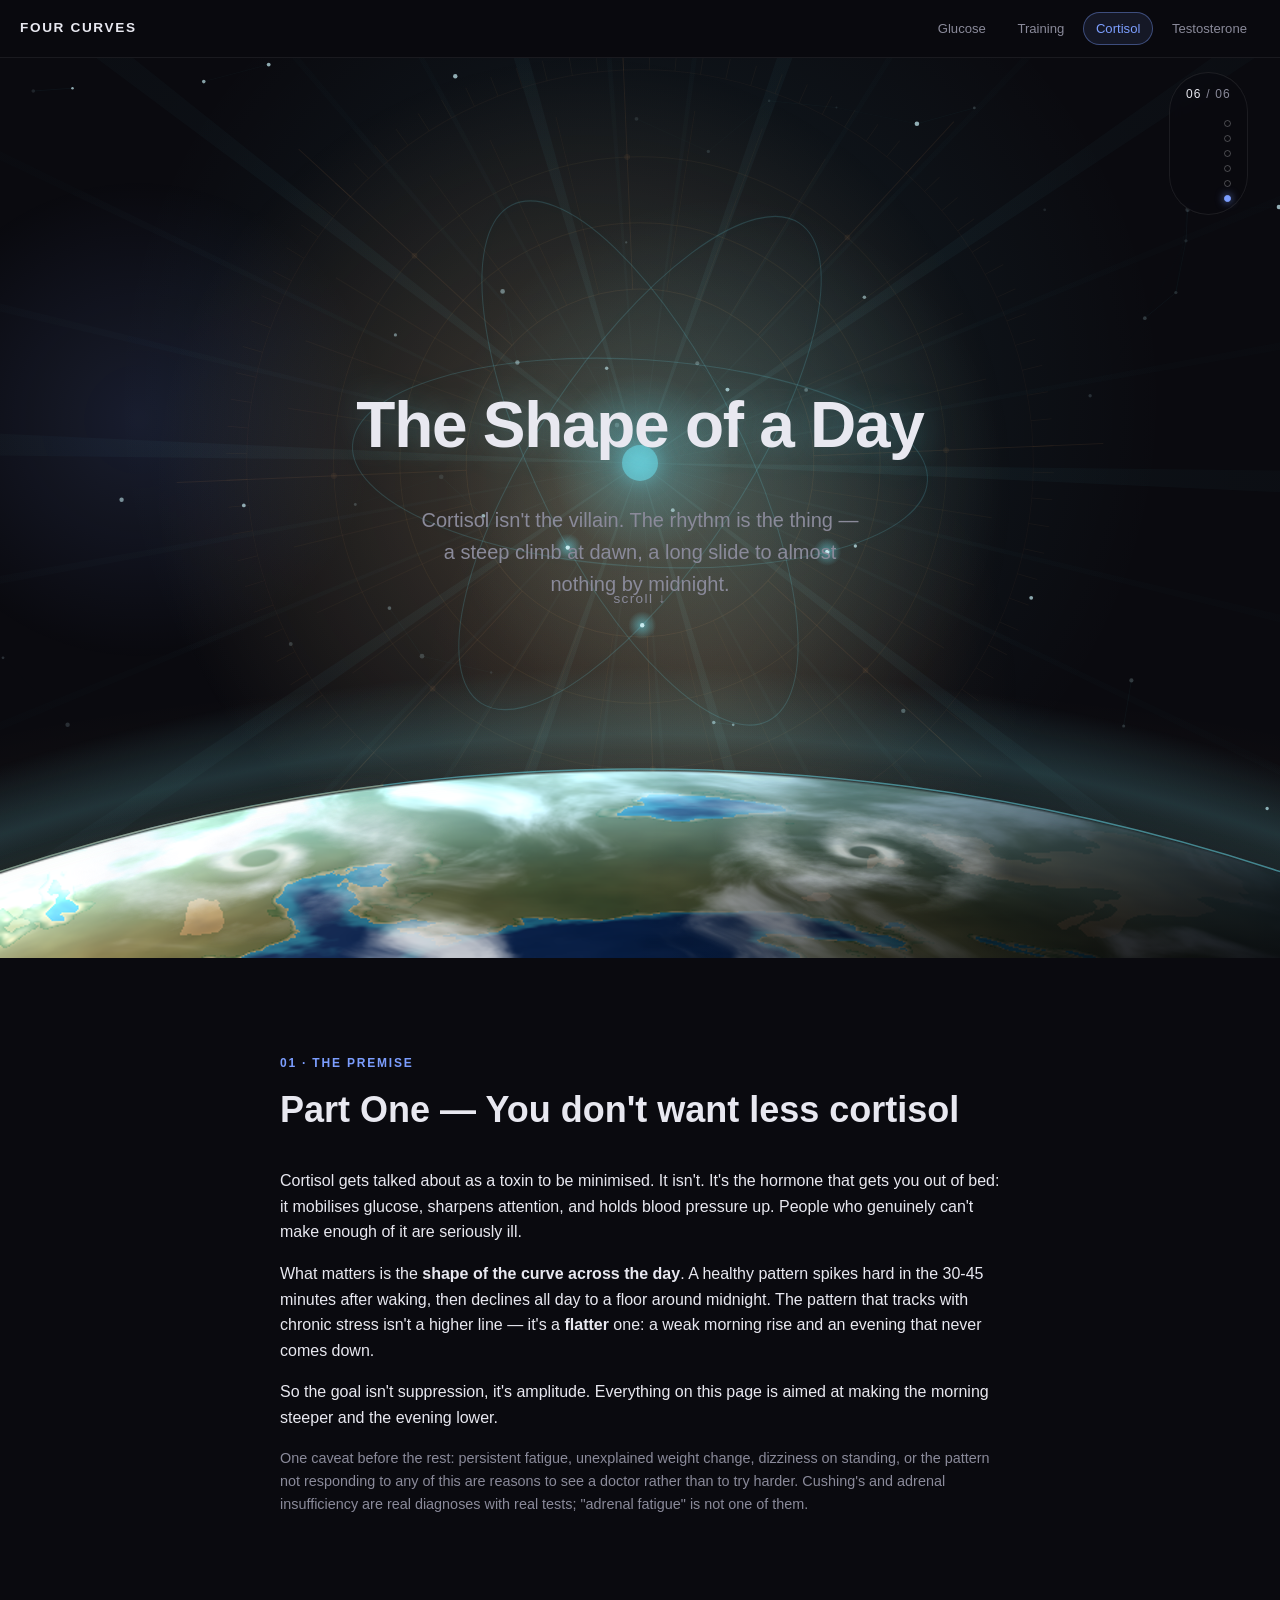
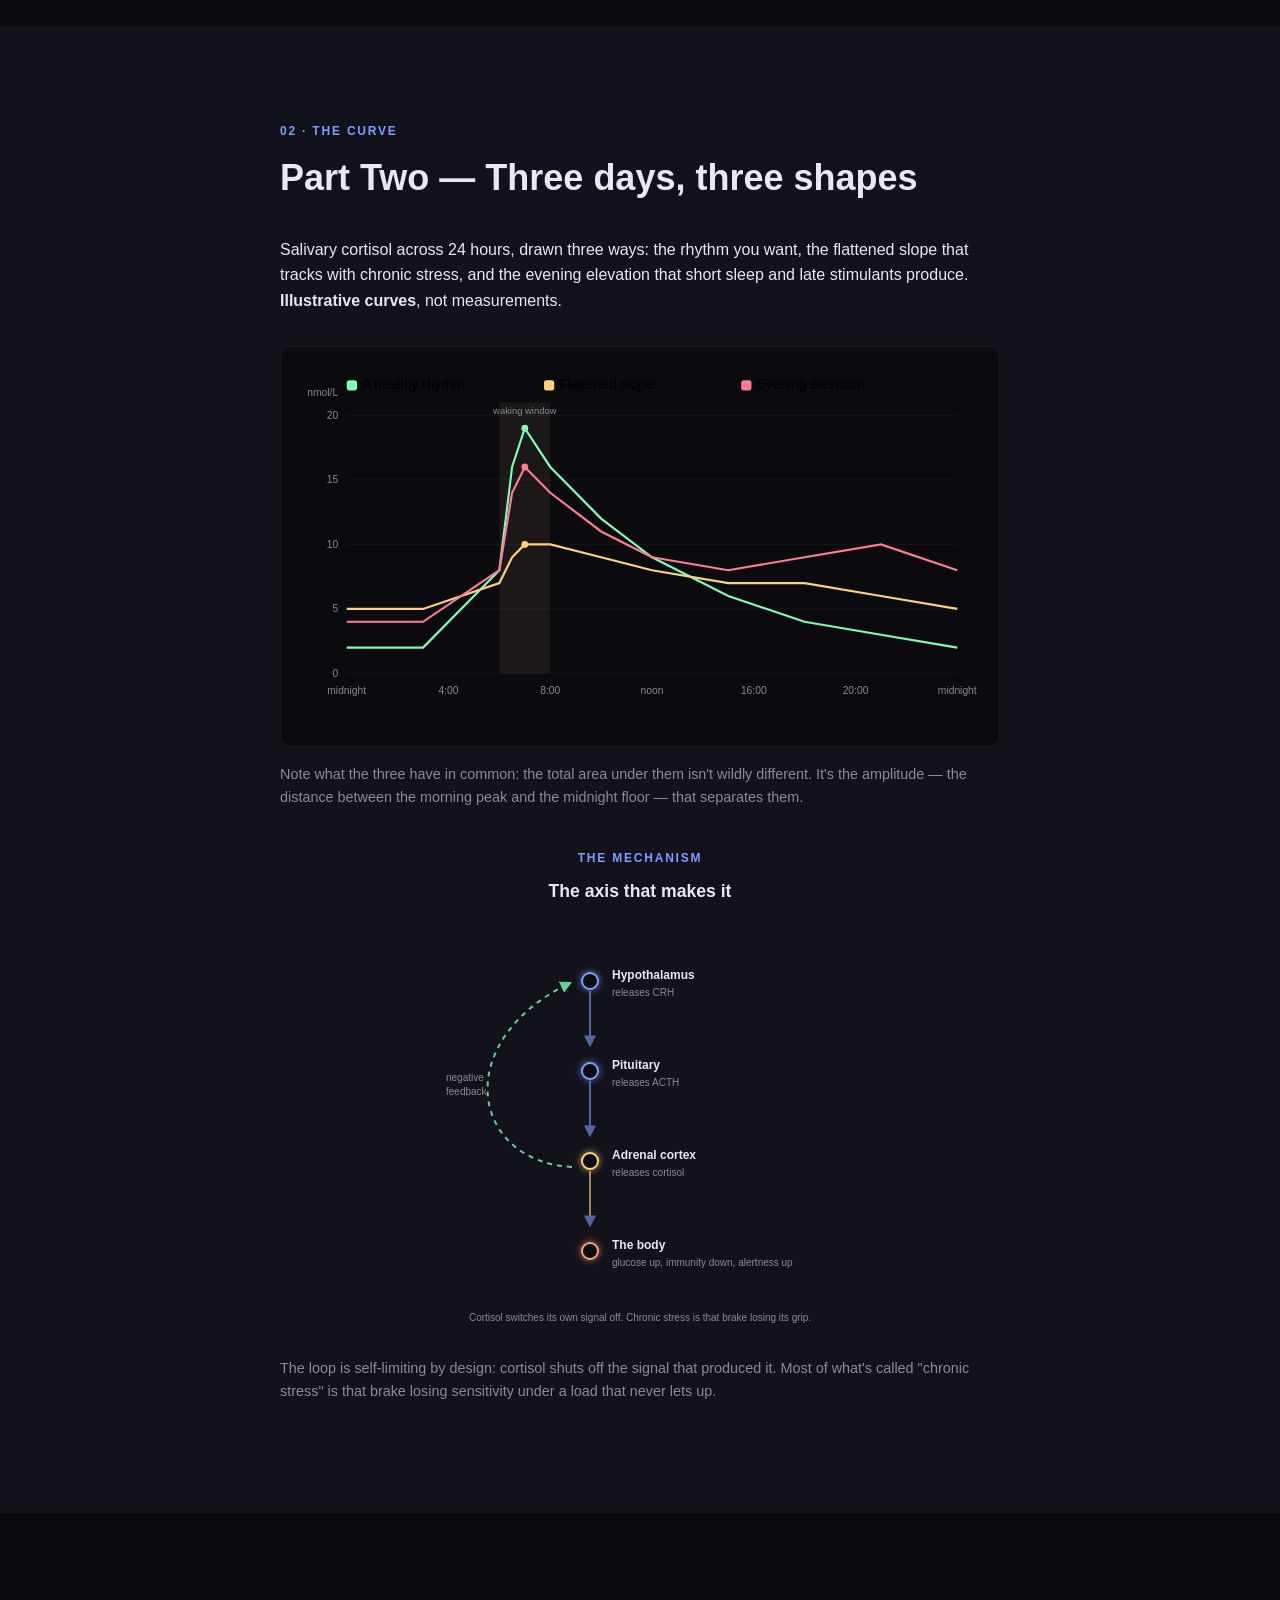
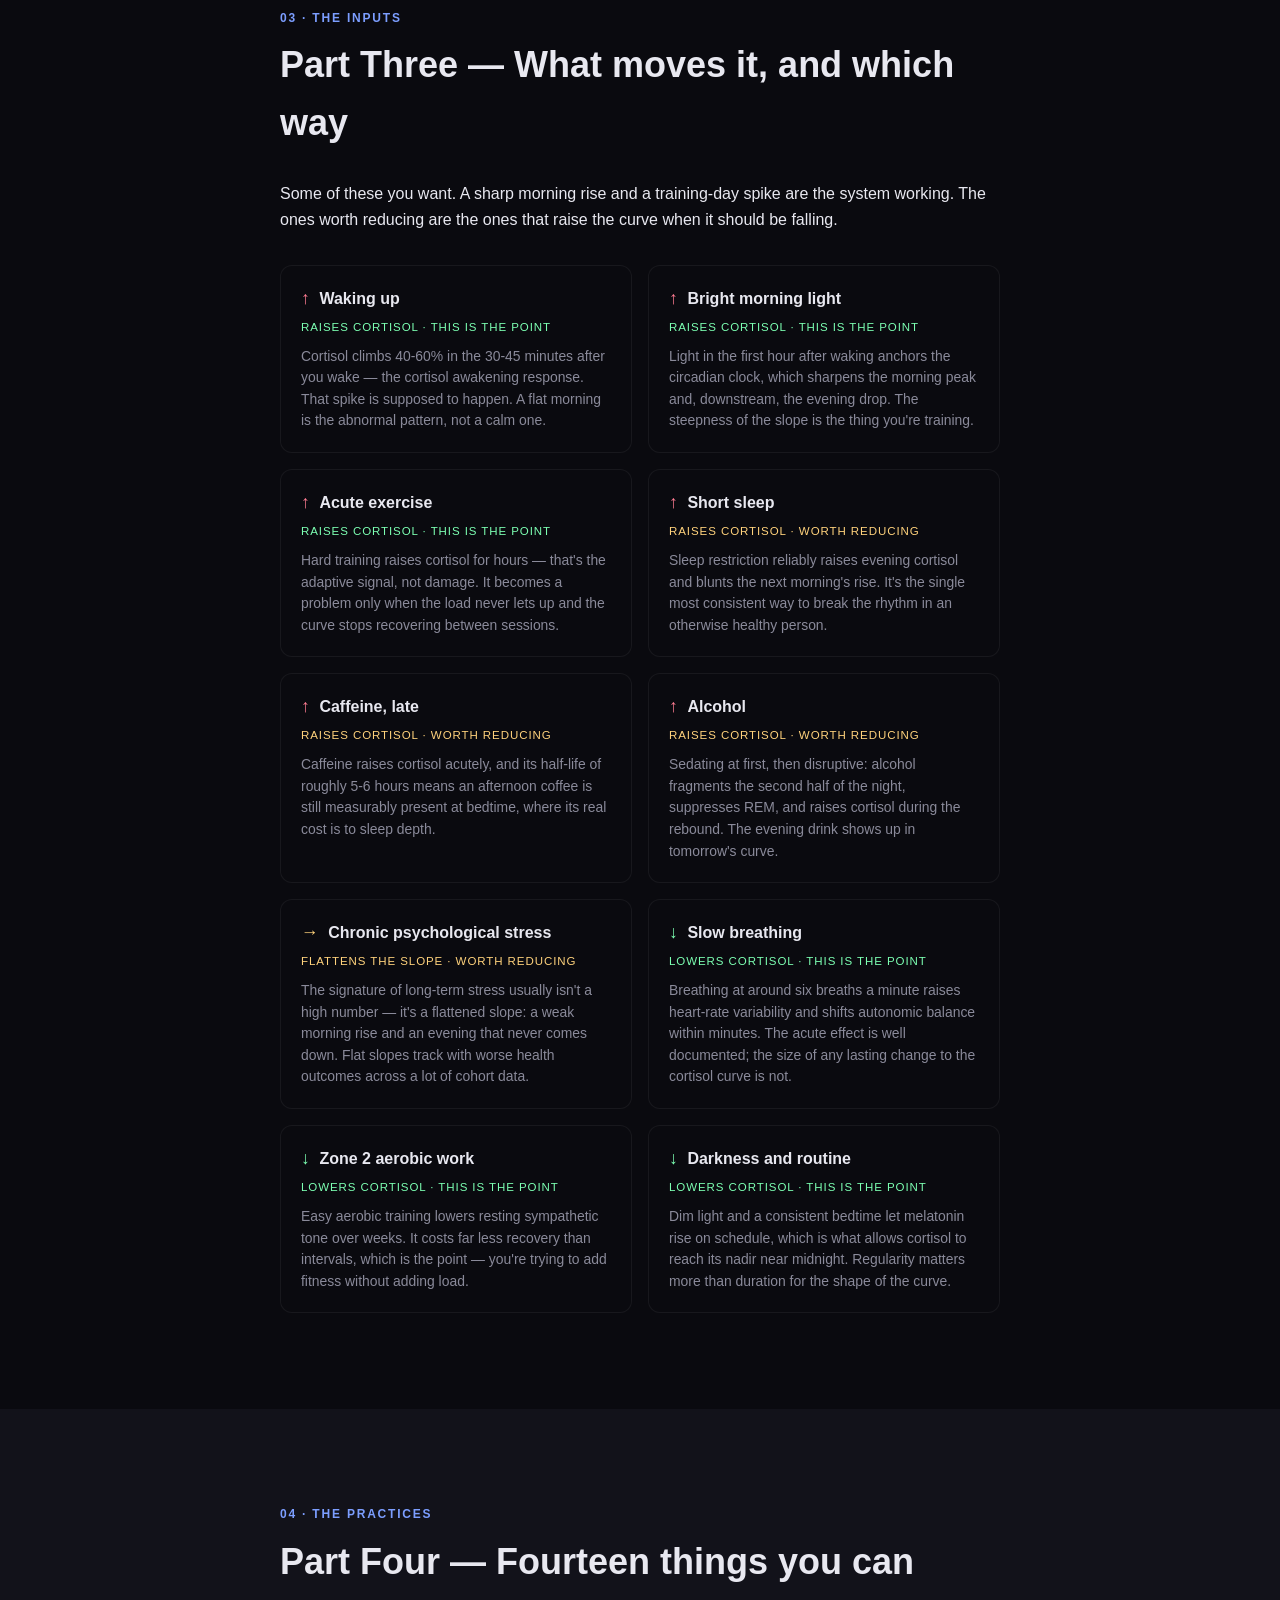
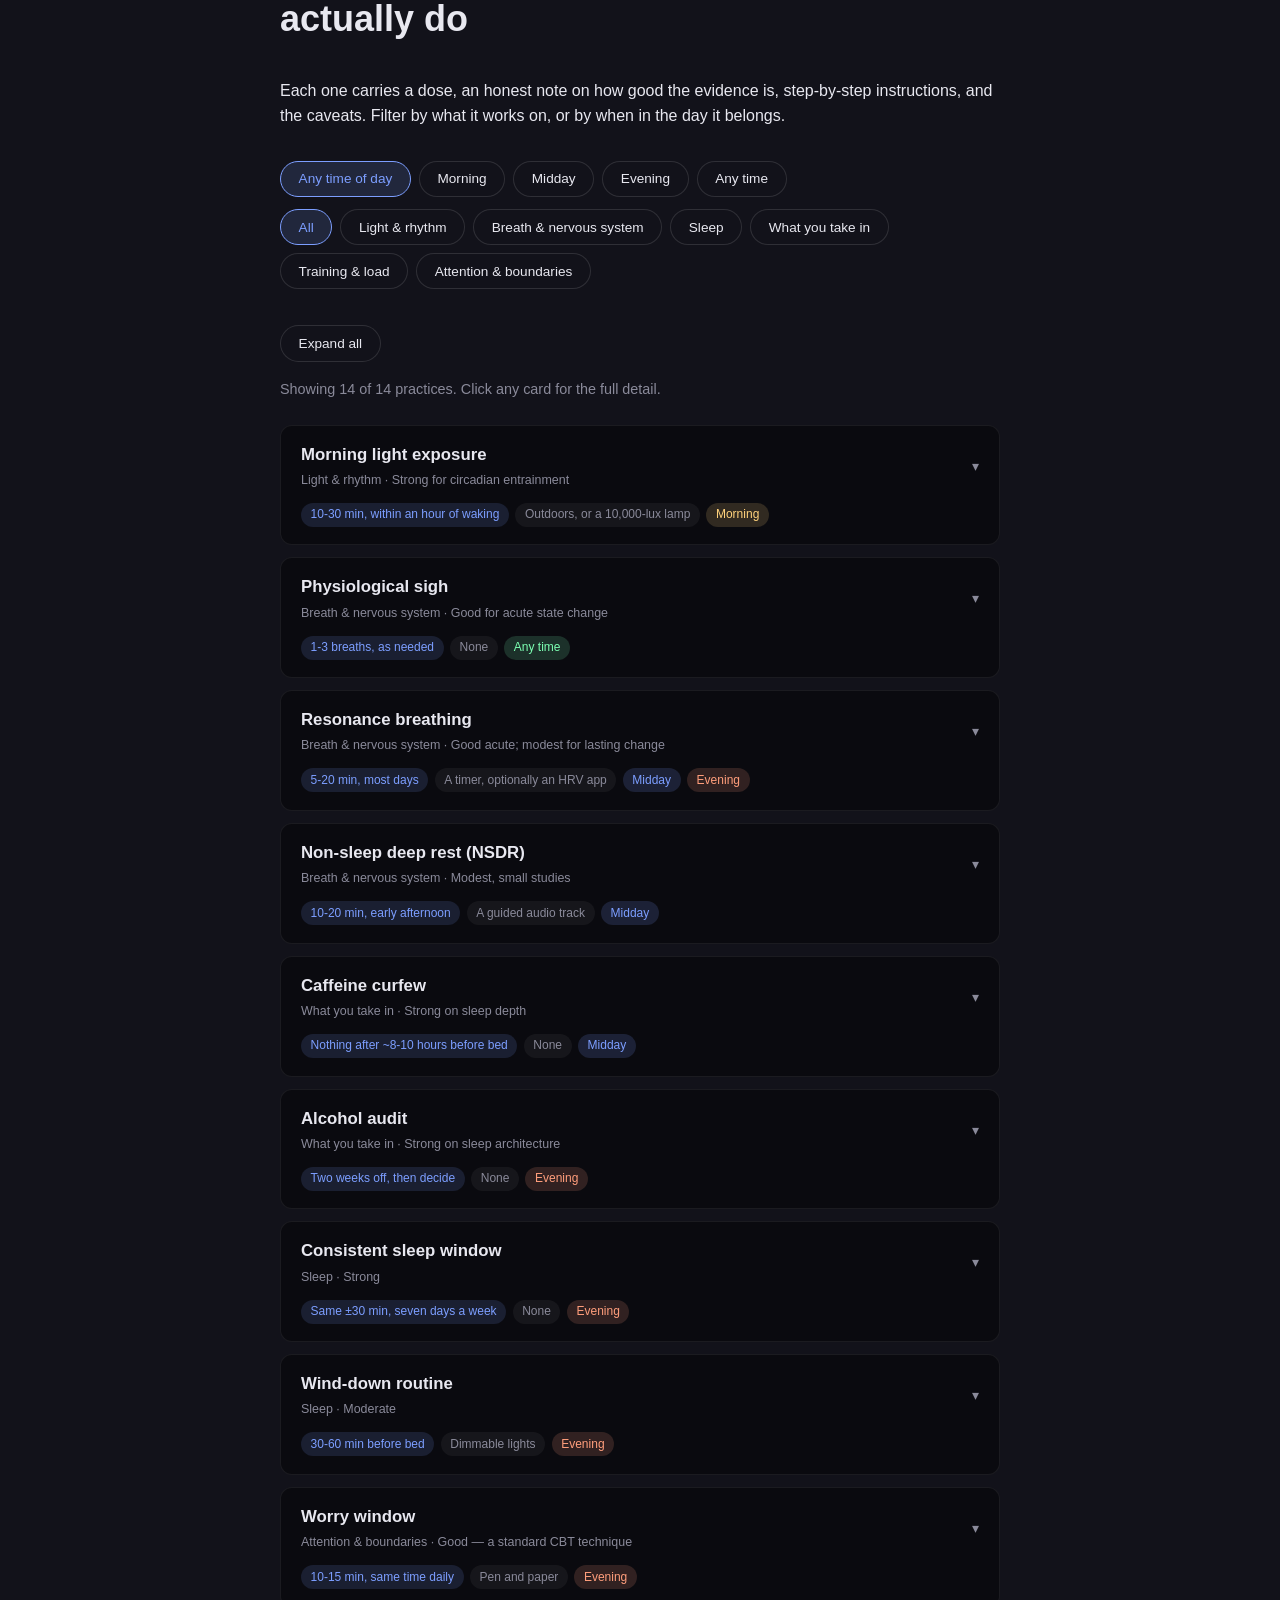
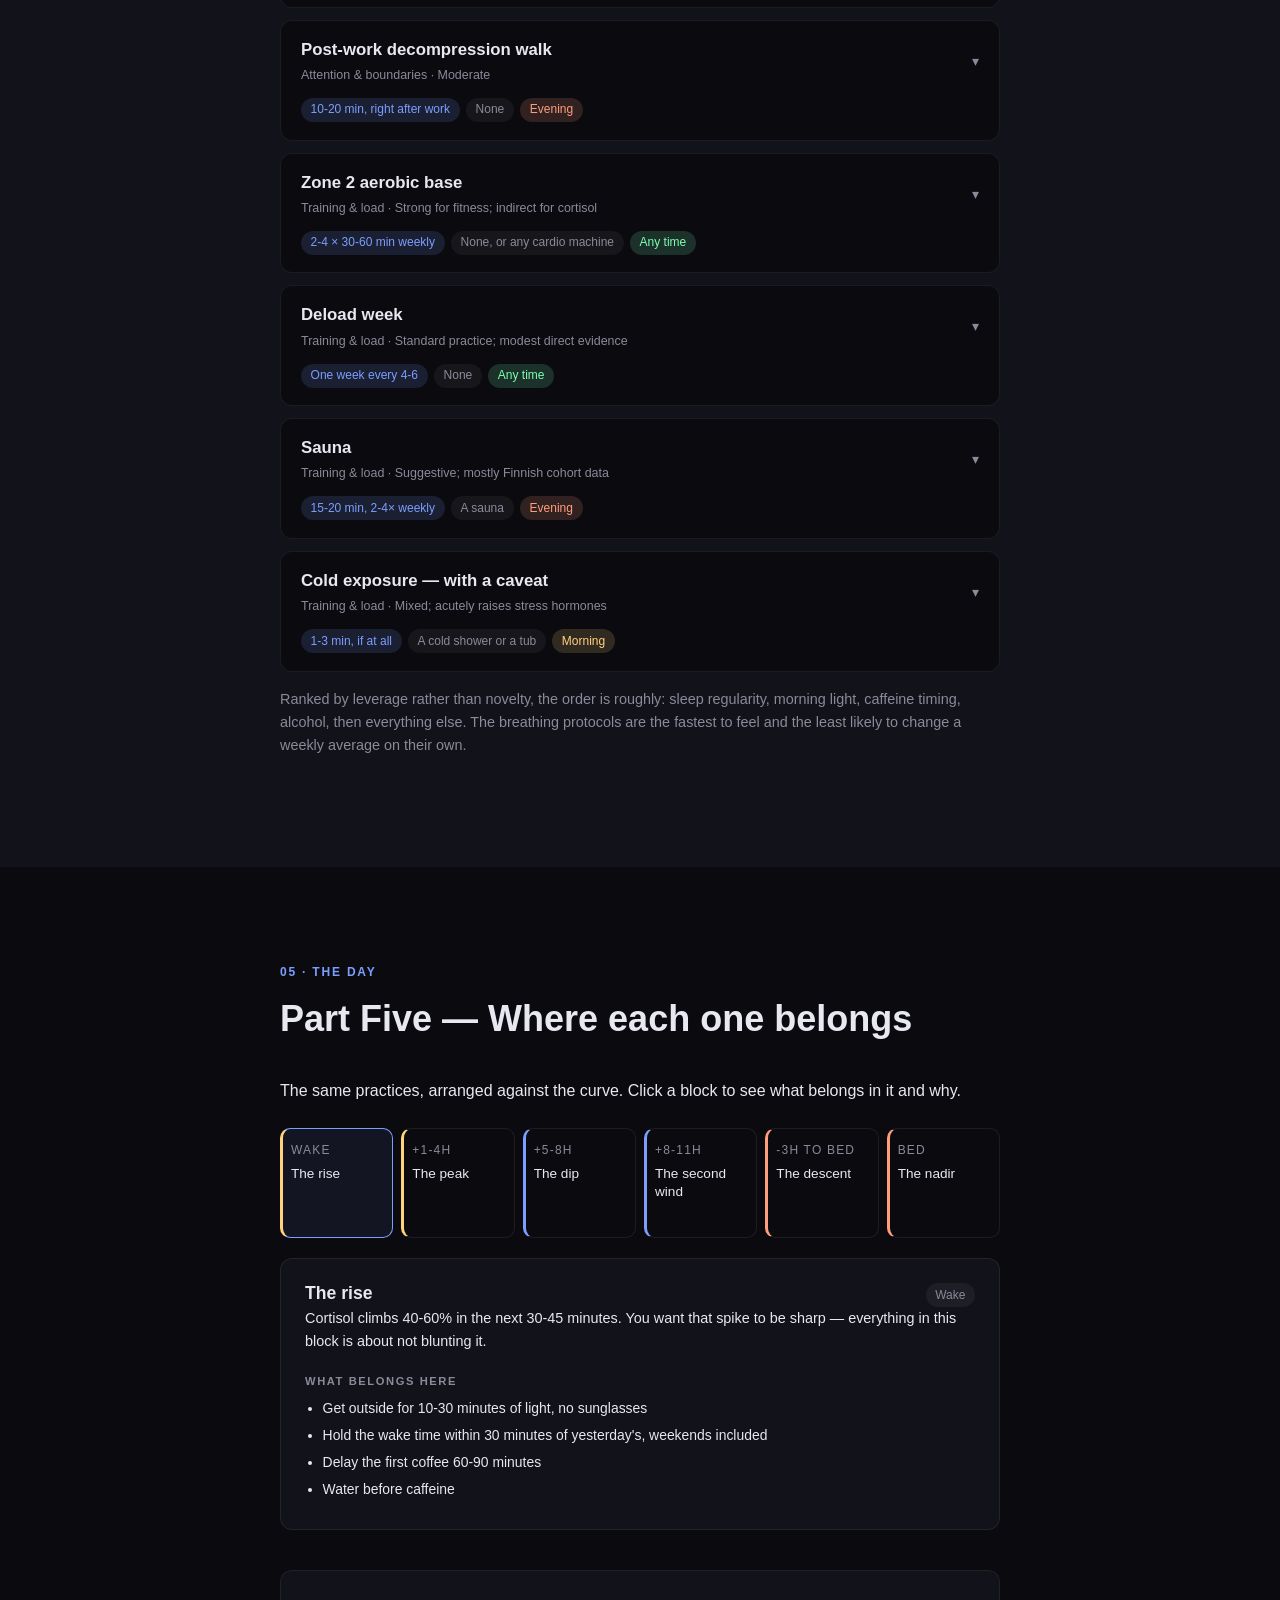
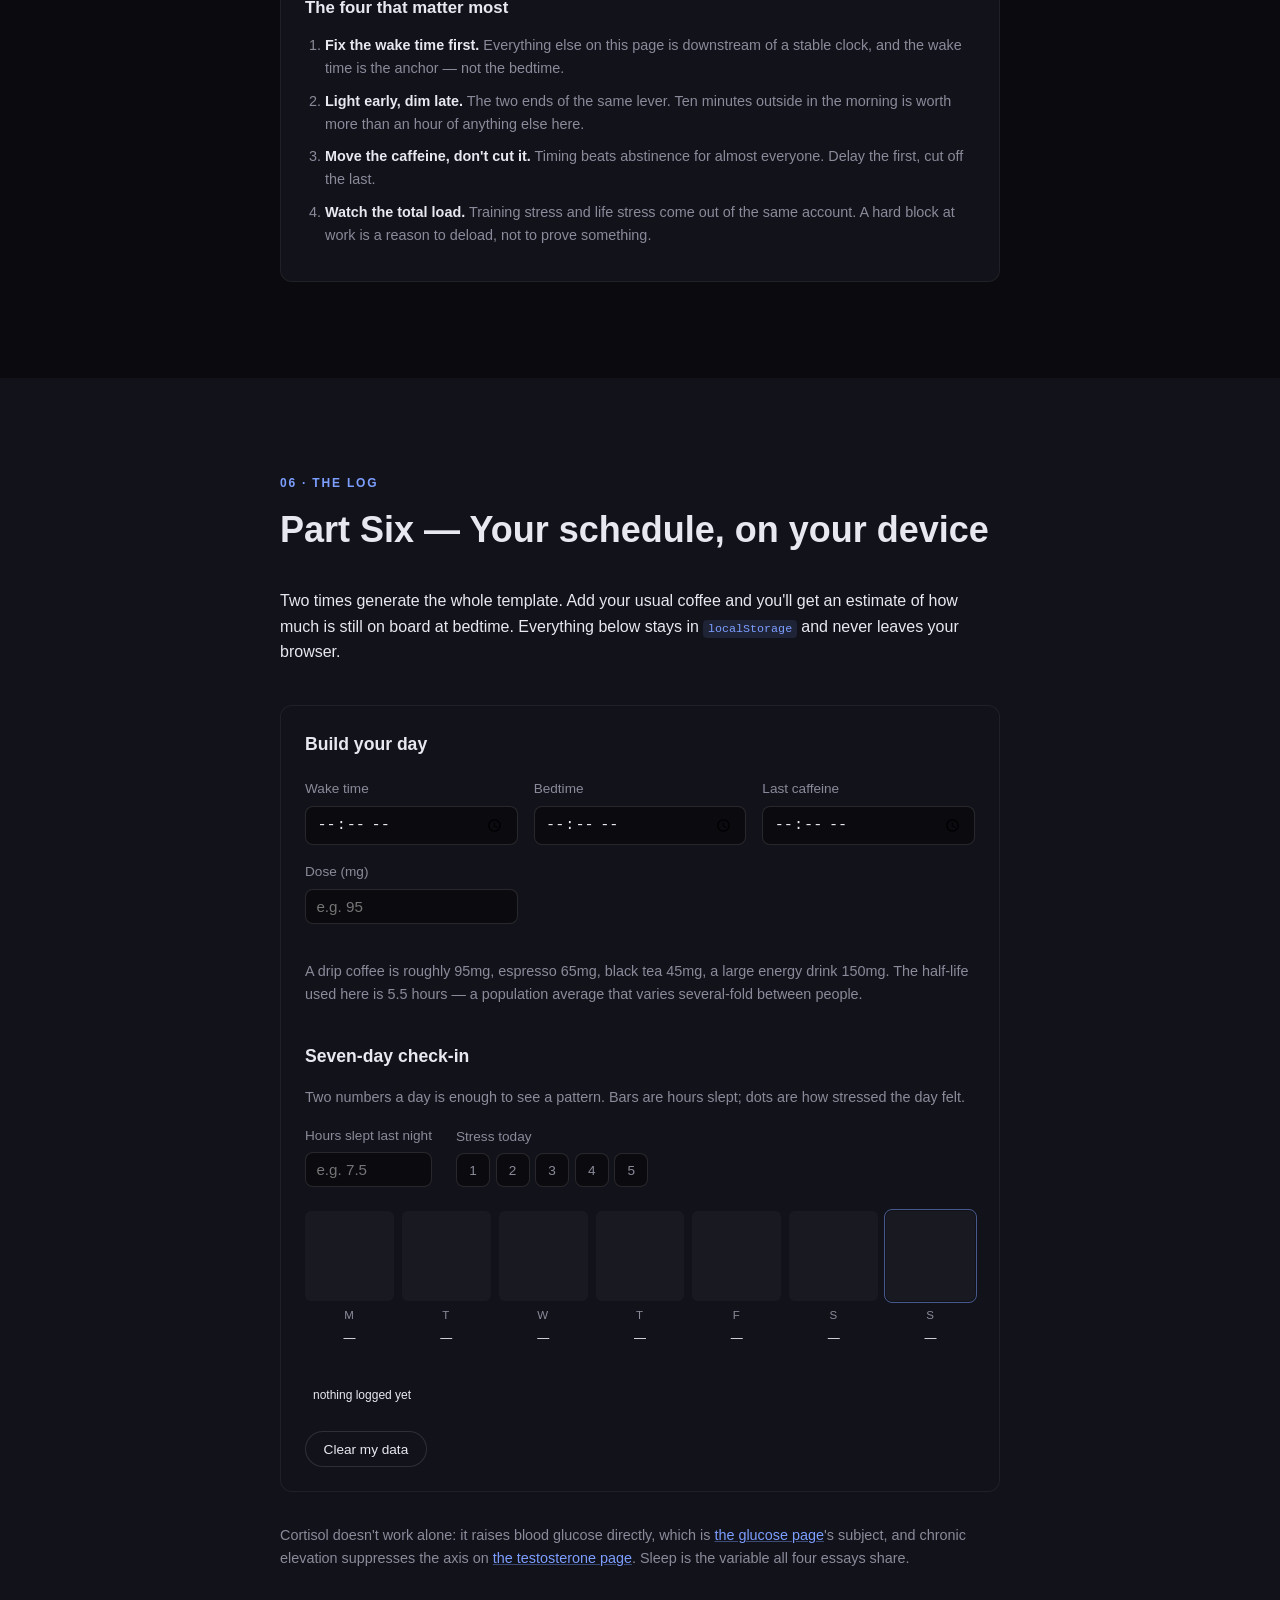
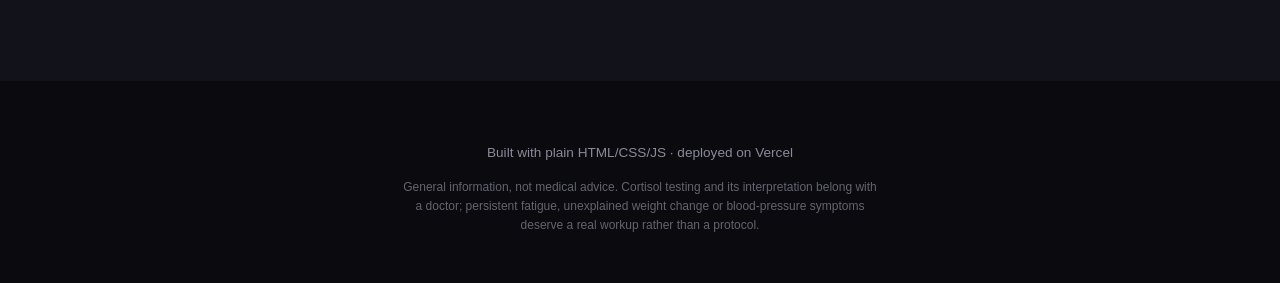
==== cortisol.html @ 5acc8d92 "Four Curves: add the cortisol and testosterone essays Turns the single training essay into a four-es" ====
<!DOCTYPE html>
<html lang="en">
<head>
  <meta charset="UTF-8" />
  <meta name="viewport" content="width=device-width, initial-scale=1.0" />
  <title>The Shape of a Day</title>
  <meta name="description" content="A scroll-driven look at cortisol: the diurnal rhythm, what flattens it, a library of practices with instructions, a daily template, and a local-only log." />
  <link rel="stylesheet" href="style.css" />
  <link rel="stylesheet" href="components.css" />
</head>
<body>

  <nav class="site-nav" aria-label="Essays">
    <a class="site-nav-brand" href="index.html">Four Curves</a>
    <div class="site-nav-links">
      <a href="glucose.html">Glucose</a>
      <a href="training.html">Training</a>
      <a href="cortisol.html" aria-current="page">Cortisol</a>
      <a href="testosterone.html">Testosterone</a>
    </div>
  </nav>

  <!-- HERO -->
  <section class="hero">
    <canvas id="hero-canvas" class="hero-canvas" aria-hidden="true"></canvas>
    <h1>The Shape of a Day</h1>
    <p class="subtitle">Cortisol isn't the villain. The rhythm is the thing — a steep climb at dawn, a long slide to almost nothing by midnight.</p>
    <div class="scroll-cue">scroll ↓</div>
  </section>

  <!-- 01 -->
  <section class="reveal" id="part-1">
    <div class="section-inner">
      <p class="eyebrow">01 · THE PREMISE</p>
      <h2>Part One — You don't want less cortisol</h2>
      <p>
        Cortisol gets talked about as a toxin to be minimised. It isn't. It's
        the hormone that gets you out of bed: it mobilises glucose, sharpens
        attention, and holds blood pressure up. People who genuinely can't
        make enough of it are seriously ill.
      </p>
      <p>
        What matters is the <strong>shape of the curve across the day</strong>.
        A healthy pattern spikes hard in the 30-45 minutes after waking, then
        declines all day to a floor around midnight. The pattern that tracks
        with chronic stress isn't a higher line — it's a <strong>flatter</strong>
        one: a weak morning rise and an evening that never comes down.
      </p>
      <p>
        So the goal isn't suppression, it's amplitude. Everything on this page
        is aimed at making the morning steeper and the evening lower.
      </p>
      <p class="caption">
        One caveat before the rest: persistent fatigue, unexplained weight
        change, dizziness on standing, or the pattern not responding to any of
        this are reasons to see a doctor rather than to try harder. Cushing's
        and adrenal insufficiency are real diagnoses with real tests; "adrenal
        fatigue" is not one of them.
      </p>
    </div>
  </section>

  <!-- 02 -->
  <section class="reveal" id="part-2">
    <div class="section-inner">
      <p class="eyebrow">02 · THE CURVE</p>
      <h2>Part Two — Three days, three shapes</h2>
      <p>
        Salivary cortisol across 24 hours, drawn three ways: the rhythm you
        want, the flattened slope that tracks with chronic stress, and the
        evening elevation that short sleep and late stimulants produce.
        <strong>Illustrative curves</strong>, not measurements.
      </p>
      <div class="chart-wrap">
        <svg id="rhythm-chart" viewBox="0 0 800 420" preserveAspectRatio="xMidYMid meet"></svg>
      </div>
      <p class="caption">
        Note what the three have in common: the total area under them isn't
        wildly different. It's the amplitude — the distance between the
        morning peak and the midnight floor — that separates them.
      </p>

      <div class="diagram-block">
        <p class="eyebrow">THE MECHANISM</p>
        <h3>The axis that makes it</h3>
        <svg id="hpa-diagram" viewBox="0 0 520 420" preserveAspectRatio="xMidYMid meet"></svg>
      </div>
      <p class="caption">
        The loop is self-limiting by design: cortisol shuts off the signal
        that produced it. Most of what's called "chronic stress" is that
        brake losing sensitivity under a load that never lets up.
      </p>
    </div>
  </section>

  <!-- 03 -->
  <section class="reveal" id="part-3">
    <div class="section-inner">
      <p class="eyebrow">03 · THE INPUTS</p>
      <h2>Part Three — What moves it, and which way</h2>
      <p>
        Some of these you want. A sharp morning rise and a training-day spike
        are the system working. The ones worth reducing are the ones that
        raise the curve when it should be falling.
      </p>
      <div id="inputs-grid" class="inputs-grid"></div>
    </div>
  </section>

  <!-- 04 -->
  <section class="reveal" id="part-4">
    <div class="section-inner">
      <p class="eyebrow">04 · THE PRACTICES</p>
      <h2>Part Four — Fourteen things you can actually do</h2>
      <p>
        Each one carries a dose, an honest note on how good the evidence is,
        step-by-step instructions, and the caveats. Filter by what it works
        on, or by when in the day it belongs.
      </p>

      <div class="library-controls">
        <div id="practice-windows" class="filter-row" role="group" aria-label="Filter by time of day"></div>
        <div id="practice-categories" class="filter-row" role="group" aria-label="Filter by category"></div>
        <div class="filter-row">
          <button id="practice-expand" class="toggle-btn" type="button">Expand all</button>
        </div>
        <p id="practice-count" class="caption"></p>
      </div>

      <div id="practice-library" class="exercise-library"></div>

      <p class="caption">
        Ranked by leverage rather than novelty, the order is roughly: sleep
        regularity, morning light, caffeine timing, alcohol, then everything
        else. The breathing protocols are the fastest to feel and the least
        likely to change a weekly average on their own.
      </p>
    </div>
  </section>

  <!-- 05 -->
  <section class="reveal" id="part-5">
    <div class="section-inner">
      <p class="eyebrow">05 · THE DAY</p>
      <h2>Part Five — Where each one belongs</h2>
      <p>
        The same practices, arranged against the curve. Click a block to see
        what belongs in it and why.
      </p>

      <div id="day-timeline" class="week-plan day-timeline"></div>
      <div id="day-detail" class="day-detail"></div>

      <div class="rules-block">
        <h3>The four that matter most</h3>
        <ol class="rules-list">
          <li><strong>Fix the wake time first.</strong> Everything else on this page is downstream of a stable clock, and the wake time is the anchor — not the bedtime.</li>
          <li><strong>Light early, dim late.</strong> The two ends of the same lever. Ten minutes outside in the morning is worth more than an hour of anything else here.</li>
          <li><strong>Move the caffeine, don't cut it.</strong> Timing beats abstinence for almost everyone. Delay the first, cut off the last.</li>
          <li><strong>Watch the total load.</strong> Training stress and life stress come out of the same account. A hard block at work is a reason to deload, not to prove something.</li>
        </ol>
      </div>
    </div>
  </section>

  <!-- 06 -->
  <section class="reveal" id="part-6">
    <div class="section-inner">
      <p class="eyebrow">06 · THE LOG</p>
      <h2>Part Six — Your schedule, on your device</h2>
      <p>
        Two times generate the whole template. Add your usual coffee and
        you'll get an estimate of how much is still on board at bedtime.
        Everything below stays in <code>localStorage</code> and never leaves
        your browser.
      </p>

      <div class="you-panel">
        <h3>Build your day</h3>
        <form id="day-form" class="labs-form">
          <label>
            <span>Wake time</span>
            <input type="time" id="input-wake" />
          </label>
          <label>
            <span>Bedtime</span>
            <input type="time" id="input-bed" />
          </label>
          <label>
            <span>Last caffeine</span>
            <input type="time" id="input-caffeine" />
          </label>
          <label>
            <span>Dose (mg)</span>
            <input type="number" step="10" min="0" id="input-dose" placeholder="e.g. 95" />
          </label>
        </form>
        <div id="caffeine-result" class="homa-result"></div>
        <div id="schedule-result" class="percent-table"></div>
        <p class="caption">
          A drip coffee is roughly 95mg, espresso 65mg, black tea 45mg, a
          large energy drink 150mg. The half-life used here is 5.5 hours —
          a population average that varies several-fold between people.
        </p>

        <h3 class="panel-heading">Seven-day check-in</h3>
        <p class="caption">
          Two numbers a day is enough to see a pattern. Bars are hours slept;
          dots are how stressed the day felt.
        </p>

        <div class="checkin-inputs">
          <label class="labs-inline">
            <span>Hours slept last night</span>
            <input type="number" step="0.5" min="0" max="14" id="input-sleep" placeholder="e.g. 7.5" />
          </label>
          <div class="labs-inline">
            <span>Stress today</span>
            <div id="stress-picker" class="stress-picker">
              <button type="button" data-stress="1">1</button>
              <button type="button" data-stress="2">2</button>
              <button type="button" data-stress="3">3</button>
              <button type="button" data-stress="4">4</button>
              <button type="button" data-stress="5">5</button>
            </div>
          </div>
        </div>

        <div id="checkin-grid" class="checkin-grid"></div>
        <div id="checkin-summary" class="session-summary"></div>

        <button id="clear-day-data" class="toggle-btn" type="button">Clear my data</button>
      </div>

      <p class="caption" style="margin-top: 2rem;">
        Cortisol doesn't work alone: it raises blood glucose directly, which
        is <a href="glucose.html">the glucose page</a>'s subject, and chronic
        elevation suppresses the axis on
        <a href="testosterone.html">the testosterone page</a>. Sleep is the
        variable all four essays share.
      </p>
    </div>
  </section>

  <footer>
    <p>Built with plain HTML/CSS/JS · deployed on Vercel</p>
    <p class="disclaimer">
      General information, not medical advice. Cortisol testing and its
      interpretation belong with a doctor; persistent fatigue, unexplained
      weight change or blood-pressure symptoms deserve a real workup rather
      than a protocol.
    </p>
  </footer>

  <nav class="chapter-nav" id="chapter-nav" aria-label="Section navigator">
    <div class="chapter-count">
      <span id="chapter-current">01</span><span class="chapter-total"> / 06</span>
    </div>
    <div class="chapter-dots">
      <button class="chapter-dot" data-target="part-1" aria-label="Jump to Part One"></button>
      <button class="chapter-dot" data-target="part-2" aria-label="Jump to Part Two"></button>
      <button class="chapter-dot" data-target="part-3" aria-label="Jump to Part Three"></button>
      <button class="chapter-dot" data-target="part-4" aria-label="Jump to Part Four"></button>
      <button class="chapter-dot" data-target="part-5" aria-label="Jump to Part Five"></button>
      <button class="chapter-dot" data-target="part-6" aria-label="Jump to Part Six"></button>
    </div>
  </nav>

  <script type="module" src="js/cortisol/main.js"></script>
</body>
</html>
---- style.css ----
:root {
  --bg: #0a0a0f;
  --bg-alt: #12121a;
  --text: #e8e8f0;
  --muted: #8a8a9a;
  --accent: #7c9eff;
  --accent-2: #ff9e7c;
  --ok: #7cffb2;
  --warn: #ffd27c;
  --high: #ff7c92;
}

* { box-sizing: border-box; }

body {
  margin: 0;
  background: var(--bg);
  color: var(--text);
  font-family: -apple-system, BlinkMacSystemFont, "Segoe UI", Helvetica, Arial, sans-serif;
  line-height: 1.6;
}

.hero {
  position: relative;
  overflow: hidden;
  min-height: 100vh;
  display: flex;
  flex-direction: column;
  align-items: center;
  justify-content: center;
  text-align: center;
  padding: 2rem;
  background:
    radial-gradient(ellipse 120% 45% at 50% 100%, rgba(255, 178, 110, 0.13), transparent 70%),
    radial-gradient(circle at 50% 38%, rgba(110, 231, 247, 0.1), transparent 62%),
    var(--bg);
}

.hero-canvas {
  position: absolute;
  inset: 0;
  width: 100%;
  height: 100%;
  z-index: 0;
  pointer-events: none;
}

.hero h1,
.hero .subtitle,
.hero .scroll-cue {
  position: relative;
  z-index: 1;
}

.hero h1 {
  font-size: clamp(2rem, 6vw, 4rem);
  margin: 0 0 0.5rem;
  letter-spacing: -0.02em;
  text-shadow: 0 0 34px rgba(110, 231, 247, 0.28);
}

.hero .subtitle {
  color: var(--muted);
  font-size: clamp(1rem, 2vw, 1.25rem);
  max-width: 40ch;
}

.scroll-cue {
  position: absolute;
  bottom: 2rem;
  color: var(--muted);
  font-size: 0.85rem;
  letter-spacing: 0.1em;
  animation: bob 2s ease-in-out infinite;
}

@keyframes bob {
  0%, 100% { transform: translateY(0); }
  50% { transform: translateY(6px); }
}

section.reveal {
  padding: 6rem 1.5rem;
  opacity: 0;
  transform: translateY(24px);
  transition: opacity 0.8s ease, transform 0.8s ease;
}

section.reveal.visible {
  opacity: 1;
  transform: translateY(0);
}

section.reveal:nth-of-type(odd) {
  background: var(--bg-alt);
}

.section-inner {
  max-width: 720px;
  margin: 0 auto;
}

h2 {
  font-size: clamp(1.5rem, 3vw, 2.25rem);
  margin-top: 0;
}

code {
  background: rgba(124, 158, 255, 0.12);
  color: var(--accent);
  padding: 0.15em 0.4em;
  border-radius: 4px;
  font-size: 0.9em;
}

.chart-wrap {
  margin-top: 2rem;
  background: var(--bg);
  border-radius: 12px;
  padding: 1rem;
  border: 1px solid rgba(255,255,255,0.06);
}

.axis-label { fill: var(--muted); font-size: 12px; }

/* Generic checkbox row, used by the session log. */
.supp-check {
  display: flex;
  align-items: center;
  gap: 0.4rem;
  font-size: 0.85rem;
  color: var(--text);
  cursor: pointer;
}

.caption {
  margin-top: 1rem;
  color: var(--muted);
  font-size: 0.9rem;
}

.toggle-btn {
  margin-top: 1.5rem;
  padding: 0.6rem 1.1rem;
  background: var(--bg-alt);
  color: var(--text);
  border: 1px solid rgba(255,255,255,0.12);
  border-radius: 999px;
  font-size: 0.85rem;
  cursor: pointer;
  transition: border-color 0.2s ease, background 0.2s ease;
}

.toggle-btn:hover { border-color: var(--accent); }

.toggle-btn.active {
  background: rgba(124, 158, 255, 0.15);
  border-color: var(--accent);
  color: var(--accent);
}

.you-panel {
  margin-top: 2.5rem;
  padding: 1.5rem;
  background: var(--bg-alt);
  border: 1px solid rgba(255,255,255,0.06);
  border-radius: 12px;
}

.you-panel h3 {
  margin: 0 0 0.5rem;
  font-size: 1.1rem;
}

.labs-form {
  margin-top: 1.25rem;
  display: grid;
  grid-template-columns: repeat(auto-fit, minmax(180px, 1fr));
  gap: 1rem;
}

.labs-form label {
  display: flex;
  flex-direction: column;
  gap: 0.35rem;
  font-size: 0.85rem;
  color: var(--muted);
}

.labs-form input {
  background: var(--bg);
  border: 1px solid rgba(255,255,255,0.12);
  border-radius: 8px;
  padding: 0.5rem 0.65rem;
  color: var(--text);
  font-size: 0.95rem;
}

.labs-form input:focus {
  outline: none;
  border-color: var(--accent);
}

.field-tag {
  display: inline-block;
  font-size: 0.75rem;
  padding: 0.15rem 0.5rem;
  border-radius: 999px;
  width: fit-content;
}

.field-tag.ok { background: rgba(124, 255, 178, 0.15); color: var(--ok); }
.field-tag.warn { background: rgba(255, 210, 124, 0.15); color: var(--warn); }
.field-tag.high { background: rgba(255, 124, 146, 0.15); color: var(--high); }

.homa-result {
  margin-top: 1rem;
  font-size: 0.9rem;
  color: var(--text);
}

.eyebrow {
  margin: 0 0 0.5rem;
  font-size: 0.75rem;
  font-weight: 600;
  letter-spacing: 0.15em;
  text-transform: uppercase;
  color: var(--accent);
}

.diagram-block {
  margin-top: 2.5rem;
  text-align: center;
}

.diagram-block h3 {
  margin: 0 0 1rem;
  font-size: 1.1rem;
  color: var(--text);
}

.diagram-block svg {
  width: 100%;
  max-width: 520px;
  height: auto;
  display: block;
  margin: 0 auto;
}

.loop-label {
  fill: var(--text);
  font-size: 12px;
  font-weight: 600;
}

.loop-sub {
  fill: var(--muted);
  font-size: 10px;
}

.converge-center {
  fill: var(--text);
  font-size: 12px;
  font-weight: 700;
  letter-spacing: 0.05em;
}

.chapter-nav {
  position: fixed;
  top: 2rem;
  right: 2rem;
  z-index: 30;
  display: flex;
  flex-direction: column;
  align-items: flex-end;
  gap: 1rem;
  padding: 0.75rem 1rem;
  background: rgba(10, 10, 15, 0.55);
  backdrop-filter: blur(8px);
  border-radius: 999px;
  border: 1px solid rgba(255,255,255,0.08);
}

.chapter-count {
  font-size: 0.75rem;
  letter-spacing: 0.1em;
  color: var(--text);
  font-variant-numeric: tabular-nums;
}

.chapter-total {
  color: var(--muted);
}

.chapter-dots {
  display: flex;
  flex-direction: column;
  gap: 0.5rem;
  align-items: center;
}

.chapter-dot {
  width: 7px;
  height: 7px;
  padding: 0;
  border-radius: 50%;
  border: 1px solid rgba(255,255,255,0.25);
  background: transparent;
  cursor: pointer;
  transition: background 0.2s ease, border-color 0.2s ease, box-shadow 0.2s ease;
}

.chapter-dot:hover {
  border-color: var(--accent);
}

.chapter-dot.active {
  background: var(--accent);
  border-color: var(--accent);
  box-shadow: 0 0 8px rgba(124, 158, 255, 0.8);
}

@media (max-width: 820px) {
  .chapter-nav { display: none; }
}

footer {
  text-align: center;
  padding: 3rem 1.5rem;
  color: var(--muted);
  font-size: 0.85rem;
}

footer .disclaimer {
  max-width: 480px;
  margin: 0.75rem auto 0;
  font-size: 0.75rem;
  opacity: 0.7;
}
---- components.css ----
/* exercise.html — components that don't exist on the nutrition page.
   Everything here layers on top of style.css and reuses its variables. */

/* --- shared bits ---------------------------------------------------- */
.tag {
  display: inline-block;
  font-size: 0.75rem;
  padding: 0.15rem 0.6rem;
  border-radius: 999px;
  background: rgba(124, 158, 255, 0.14);
  color: var(--accent);
  white-space: nowrap;
}

.tag.subtle {
  background: rgba(255, 255, 255, 0.05);
  color: var(--muted);
}

.tag.school-tag {
  background: color-mix(in srgb, var(--school) 16%, transparent);
  color: var(--school);
}

.detail-label {
  margin: 1.25rem 0 0.35rem;
  font-size: 0.7rem;
  font-weight: 600;
  letter-spacing: 0.14em;
  text-transform: uppercase;
  color: var(--muted);
}

.detail-text {
  margin: 0;
  font-size: 0.9rem;
  color: var(--text);
}

a {
  color: var(--accent);
  text-decoration-color: rgba(124, 158, 255, 0.4);
}

/* --- Part Two: zone chart labels ------------------------------------ */
#zones-chart { width: 100%; height: auto; display: block; }

.zone-name { fill: var(--text); font-size: 13px; font-weight: 600; }
.zone-sub { fill: var(--muted); font-size: 11px; }
.zone-feel { fill: var(--muted); font-size: 11px; }
.uptake-heading { font-size: 13px; font-weight: 700; letter-spacing: 0.04em; }

/* --- Part Three: the schools ---------------------------------------- */
.schools-grid {
  margin-top: 2rem;
  display: grid;
  grid-template-columns: repeat(auto-fit, minmax(300px, 1fr));
  gap: 1.25rem;
}

.school-card {
  display: flex;
  flex-direction: column;
  padding: 1.5rem;
  background: var(--bg);
  border: 1px solid rgba(255, 255, 255, 0.07);
  border-top: 3px solid var(--school);
  border-radius: 12px;
}

.school-head h3 {
  margin: 0;
  font-size: 1.15rem;
  color: var(--school);
}

.school-lineage {
  margin: 0.15rem 0 0;
  font-size: 0.78rem;
  letter-spacing: 0.06em;
  text-transform: uppercase;
  color: var(--muted);
}

.school-thesis {
  margin: 1rem 0 0;
  font-size: 0.9rem;
  line-height: 1.6;
}

.school-verdict {
  margin: 1.25rem 0 0;
  display: grid;
  grid-template-columns: auto 1fr;
  gap: 0.35rem 0.85rem;
  font-size: 0.85rem;
}

.school-verdict dt {
  color: var(--muted);
  font-size: 0.7rem;
  letter-spacing: 0.12em;
  text-transform: uppercase;
  padding-top: 0.15rem;
}

.school-verdict dd { margin: 0; color: var(--text); }

.school-jump {
  margin-top: auto;
  align-self: flex-start;
}

.school-jump:hover { border-color: var(--school); color: var(--school); }

/* --- Part Four: the library ----------------------------------------- */
.library-controls { margin-top: 2rem; }

.filter-row {
  display: flex;
  flex-wrap: wrap;
  gap: 0.5rem;
  margin-bottom: 0.75rem;
}

.filter-chip { margin-top: 0; }

.school-chip.active {
  background: color-mix(in srgb, var(--school) 15%, transparent);
  border-color: var(--school);
  color: var(--school);
}

#library-count { margin-top: 0.25rem; }

.exercise-library {
  margin-top: 1.5rem;
  display: flex;
  flex-direction: column;
  gap: 0.75rem;
}

.exercise-card {
  background: var(--bg);
  border: 1px solid rgba(255, 255, 255, 0.07);
  border-radius: 12px;
  padding: 1rem 1.25rem 1.1rem;
  transition: border-color 0.2s ease, background 0.2s ease;
}

.exercise-card:hover { border-color: rgba(124, 158, 255, 0.35); }

.exercise-card.open {
  border-color: var(--accent);
  background: rgba(124, 158, 255, 0.04);
}

.exercise-head {
  display: flex;
  align-items: center;
  justify-content: space-between;
  gap: 1rem;
  width: 100%;
  padding: 0;
  background: none;
  border: none;
  color: inherit;
  font: inherit;
  text-align: left;
  cursor: pointer;
}

.exercise-title {
  display: flex;
  flex-direction: column;
  gap: 0.15rem;
}

.exercise-name {
  font-size: 1.05rem;
  font-weight: 600;
  color: var(--text);
}

.exercise-meta {
  font-size: 0.78rem;
  color: var(--muted);
}

.exercise-chevron {
  color: var(--muted);
  font-size: 0.9rem;
  transition: transform 0.2s ease, color 0.2s ease;
}

.exercise-card.open .exercise-chevron {
  transform: rotate(180deg);
  color: var(--accent);
}

.exercise-summary {
  display: flex;
  flex-wrap: wrap;
  gap: 0.4rem;
  margin-top: 0.75rem;
}

.exercise-detail {
  margin-top: 1rem;
  padding-top: 1rem;
  border-top: 1px solid rgba(255, 255, 255, 0.07);
}

.exercise-why {
  margin: 0;
  font-size: 0.92rem;
  color: var(--text);
}

.step-list,
.cue-list {
  margin: 0;
  padding-left: 1.25rem;
  font-size: 0.88rem;
  color: var(--text);
}

.step-list li,
.cue-list li { margin-bottom: 0.4rem; }

.cue-list { color: var(--muted); }

/* --- Part Five: the week -------------------------------------------- */
.program-blurb { margin-top: 0.25rem; }

.week-plan {
  margin-top: 1.5rem;
  display: grid;
  grid-template-columns: repeat(7, 1fr);
  gap: 0.5rem;
}

.day-card {
  display: flex;
  flex-direction: column;
  gap: 0.3rem;
  padding: 0.75rem 0.5rem;
  min-height: 110px;
  background: var(--bg);
  border: 1px solid rgba(255, 255, 255, 0.08);
  border-radius: 10px;
  color: var(--text);
  font: inherit;
  text-align: left;
  cursor: pointer;
  transition: border-color 0.2s ease, background 0.2s ease, transform 0.15s ease;
}

.day-card:hover { transform: translateY(-2px); }

.day-card[data-kind="lift"] { border-left: 3px solid var(--accent); }
.day-card[data-kind="hard"] { border-left: 3px solid var(--high); }
.day-card[data-kind="easy"] { border-left: 3px solid var(--ok); }
.day-card[data-kind="off"] { border-left: 3px solid rgba(255, 255, 255, 0.2); }

.day-card.active {
  border-color: var(--accent);
  background: rgba(124, 158, 255, 0.08);
}

.day-name {
  font-size: 0.75rem;
  letter-spacing: 0.1em;
  text-transform: uppercase;
  color: var(--muted);
}

.day-title { font-size: 0.85rem; line-height: 1.35; }

.day-duration {
  margin-top: auto;
  font-size: 0.72rem;
  color: var(--muted);
}

.day-detail {
  margin-top: 1.25rem;
  padding: 1.25rem 1.5rem 1.5rem;
  background: var(--bg-alt);
  border: 1px solid rgba(255, 255, 255, 0.07);
  border-radius: 12px;
}

.day-detail-head {
  display: flex;
  align-items: baseline;
  justify-content: space-between;
  gap: 1rem;
}

.day-detail-head h3 { margin: 0; font-size: 1.1rem; }

.detail-blocks {
  display: grid;
  grid-template-columns: repeat(auto-fit, minmax(200px, 1fr));
  gap: 0.5rem 1.5rem;
}

.detail-items {
  margin: 0;
  padding-left: 1.1rem;
  font-size: 0.87rem;
  color: var(--text);
}

.detail-items li { margin-bottom: 0.3rem; }

.rules-block {
  margin-top: 2.5rem;
  padding: 1.5rem;
  background: var(--bg-alt);
  border: 1px solid rgba(255, 255, 255, 0.06);
  border-radius: 12px;
}

.rules-block h3 { margin: 0 0 0.75rem; font-size: 1.05rem; }

.rules-list {
  margin: 0;
  padding-left: 1.25rem;
  font-size: 0.9rem;
  color: var(--muted);
}

.rules-list li { margin-bottom: 0.6rem; }
.rules-list strong { color: var(--text); }

/* --- Part Six: the log ---------------------------------------------- */
/* .you-panel h3 sets a margin shorthand, so this needs the same specificity. */
.you-panel .panel-heading { margin-top: 2.25rem; }

.percent-table { margin-top: 1.25rem; overflow-x: auto; }

.pct-table {
  width: 100%;
  border-collapse: collapse;
  font-size: 0.85rem;
}

.pct-table th {
  text-align: left;
  padding: 0.45rem 0.6rem;
  color: var(--muted);
  font-weight: 600;
  font-size: 0.72rem;
  letter-spacing: 0.1em;
  text-transform: uppercase;
  border-bottom: 1px solid rgba(255, 255, 255, 0.1);
}

.pct-table td {
  padding: 0.45rem 0.6rem;
  border-bottom: 1px solid rgba(255, 255, 255, 0.05);
}

.pct-weight { color: var(--accent); font-weight: 600; }
.pct-use { color: var(--muted); }

.session-checks {
  margin-top: 0.75rem;
  display: flex;
  flex-wrap: wrap;
  gap: 0.75rem 1.5rem;
}

.session-summary { margin-top: 1rem; }

#clear-training-data { margin-top: 1.5rem; }

/* --- responsive ------------------------------------------------------ */
@media (max-width: 720px) {
  .week-plan { grid-template-columns: repeat(2, 1fr); }
  .day-card { min-height: 96px; }
  .exercise-head { align-items: flex-start; }
}

/* --- site nav (all pages) -------------------------------------------- */
.site-nav {
  position: sticky;
  top: 0;
  z-index: 40;
  display: flex;
  align-items: center;
  justify-content: space-between;
  gap: 1rem;
  flex-wrap: wrap;
  padding: 0.75rem 1.25rem;
  background: rgba(10, 10, 15, 0.82);
  backdrop-filter: blur(10px);
  border-bottom: 1px solid rgba(255, 255, 255, 0.07);
}

.site-nav-brand {
  font-size: 0.85rem;
  font-weight: 600;
  letter-spacing: 0.12em;
  text-transform: uppercase;
  color: var(--text);
  text-decoration: none;
}

.site-nav-links {
  display: flex;
  flex-wrap: wrap;
  gap: 0.35rem;
}

.site-nav-links a {
  padding: 0.3rem 0.75rem;
  border-radius: 999px;
  font-size: 0.82rem;
  color: var(--muted);
  text-decoration: none;
  border: 1px solid transparent;
  transition: color 0.2s ease, border-color 0.2s ease, background 0.2s ease;
}

.site-nav-links a:hover {
  color: var(--text);
  border-color: rgba(255, 255, 255, 0.15);
}

.site-nav-links a[aria-current="page"] {
  color: var(--accent);
  background: rgba(124, 158, 255, 0.1);
  border-color: rgba(124, 158, 255, 0.4);
}

/* The chapter nav would collide with the sticky site nav. */
.chapter-nav { top: 4.5rem; }

/* --- landing page ----------------------------------------------------- */
.essay-grid {
  margin-top: 2.5rem;
  display: grid;
  grid-template-columns: repeat(auto-fit, minmax(300px, 1fr));
  gap: 1.25rem;
}

.essay-card {
  display: block;
  padding: 1.5rem;
  background: var(--bg);
  border: 1px solid rgba(255, 255, 255, 0.07);
  border-left: 3px solid var(--essay);
  border-radius: 12px;
  text-decoration: none;
  color: inherit;
  transition: transform 0.18s ease, border-color 0.2s ease, background 0.2s ease;
}

.essay-card:hover {
  transform: translateY(-3px);
  background: rgba(255, 255, 255, 0.02);
}

.essay-kicker {
  margin: 0 0 0.35rem;
  font-size: 0.7rem;
  font-weight: 600;
  letter-spacing: 0.14em;
  text-transform: uppercase;
  color: var(--essay);
}

.essay-card h3 {
  margin: 0 0 0.6rem;
  font-size: 1.25rem;
  color: var(--text);
}

.essay-blurb {
  margin: 0;
  font-size: 0.9rem;
  color: var(--muted);
  line-height: 1.6;
}

.essay-meta {
  margin: 1rem 0 0;
  font-size: 0.75rem;
  color: var(--muted);
  opacity: 0.8;
}

/* --- cortisol: the inputs grid ---------------------------------------- */
.inputs-grid {
  margin-top: 2rem;
  display: grid;
  grid-template-columns: repeat(auto-fit, minmax(260px, 1fr));
  gap: 1rem;
}

.input-card {
  padding: 1.25rem;
  background: var(--bg);
  border: 1px solid rgba(255, 255, 255, 0.06);
  border-radius: 12px;
}

.input-head {
  display: flex;
  align-items: baseline;
  gap: 0.6rem;
}

.input-head h3 {
  margin: 0;
  font-size: 1rem;
  color: var(--text);
}

.input-arrow {
  font-size: 1.1rem;
  font-weight: 700;
  line-height: 1;
}

.input-arrow.up { color: var(--high); }
.input-arrow.down { color: var(--ok); }
.input-arrow.flat { color: var(--warn); }

.input-effect {
  margin: 0.4rem 0 0.6rem;
  font-size: 0.72rem;
  letter-spacing: 0.08em;
  text-transform: uppercase;
  color: var(--muted);
}

.input-card.wanted .input-effect { color: var(--ok); }
.input-card.unwanted .input-effect { color: var(--warn); }

.input-detail {
  margin: 0;
  font-size: 0.87rem;
  color: var(--muted);
  line-height: 1.55;
}

/* --- cortisol: the day timeline --------------------------------------- */
.day-timeline { grid-template-columns: repeat(6, 1fr); }

.day-card[data-kind="morning"] { border-left: 3px solid var(--warn); }
.day-card[data-kind="midday"] { border-left: 3px solid var(--accent); }
.day-card[data-kind="evening"] { border-left: 3px solid var(--accent-2); }

/* --- cortisol: the check-in ------------------------------------------- */
.checkin-inputs {
  margin-top: 1rem;
  display: flex;
  flex-wrap: wrap;
  gap: 1.5rem;
  align-items: flex-end;
}

.labs-inline {
  display: flex;
  flex-direction: column;
  gap: 0.35rem;
  font-size: 0.85rem;
  color: var(--muted);
}

.labs-inline input {
  background: var(--bg);
  border: 1px solid rgba(255, 255, 255, 0.12);
  border-radius: 8px;
  padding: 0.5rem 0.65rem;
  color: var(--text);
  font-size: 0.95rem;
  max-width: 160px;
}

.stress-picker {
  display: flex;
  gap: 0.35rem;
}

.stress-picker button {
  width: 34px;
  height: 34px;
  border-radius: 8px;
  border: 1px solid rgba(255, 255, 255, 0.12);
  background: var(--bg);
  color: var(--muted);
  font: inherit;
  cursor: pointer;
  transition: border-color 0.2s ease, color 0.2s ease, background 0.2s ease;
}

.stress-picker button:hover { border-color: var(--accent); }

.stress-picker button.active {
  border-color: var(--accent);
  background: rgba(124, 158, 255, 0.15);
  color: var(--accent);
}

.checkin-grid {
  margin-top: 1.5rem;
  display: grid;
  grid-template-columns: repeat(7, 1fr);
  gap: 0.5rem;
}

.checkin-col {
  display: flex;
  flex-direction: column;
  align-items: center;
  gap: 0.3rem;
}

.checkin-bar-track {
  width: 100%;
  height: 90px;
  display: flex;
  align-items: flex-end;
  background: rgba(255, 255, 255, 0.03);
  border-radius: 6px;
  overflow: hidden;
}

.checkin-bar {
  width: 100%;
  border-radius: 6px 6px 0 0;
  transition: height 0.25s ease;
}

.checkin-bar.ok { background: var(--ok); }
.checkin-bar.warn { background: var(--warn); }
.checkin-bar.high { background: var(--high); }
.checkin-bar.empty { background: transparent; }

.checkin-col.today .checkin-bar-track {
  outline: 1px solid rgba(124, 158, 255, 0.5);
  outline-offset: 1px;
}

.checkin-day {
  font-size: 0.72rem;
  letter-spacing: 0.08em;
  color: var(--muted);
}

.checkin-value { font-size: 0.75rem; color: var(--text); }
.checkin-stress { font-size: 0.7rem; color: var(--accent-2); letter-spacing: 0.1em; min-height: 1em; }

/* --- testosterone: marker notes and the ledger ------------------------ */
.marker-notes {
  margin: 1.5rem 0 0;
  display: grid;
  grid-template-columns: auto 1fr;
  gap: 0.5rem 1.25rem;
  font-size: 0.87rem;
}

.marker-notes dt {
  color: var(--accent);
  font-weight: 600;
  white-space: nowrap;
}

.marker-notes dd {
  margin: 0;
  color: var(--muted);
  line-height: 1.55;
}

.ledger {
  margin-top: 2rem;
  display: grid;
  grid-template-columns: repeat(auto-fit, minmax(280px, 1fr));
  gap: 1.25rem;
}

.ledger-col {
  padding: 1.5rem;
  background: var(--bg);
  border: 1px solid rgba(255, 255, 255, 0.07);
  border-radius: 12px;
}

.ledger-col h3 {
  margin: 0 0 0.75rem;
  font-size: 1rem;
}

.ledger-col.credit { border-top: 3px solid var(--ok); }
.ledger-col.debit { border-top: 3px solid var(--high); }
.ledger-col.credit h3 { color: var(--ok); }
.ledger-col.debit h3 { color: var(--high); }

.ledger-col ul {
  margin: 0;
  padding-left: 1.1rem;
  font-size: 0.87rem;
  color: var(--muted);
  line-height: 1.55;
}

.ledger-col li { margin-bottom: 0.55rem; }
.ledger-col strong { color: var(--text); }

/* --- responsive ------------------------------------------------------- */
@media (max-width: 820px) {
  .chapter-nav { display: none; }
}

@media (max-width: 720px) {
  .day-timeline { grid-template-columns: repeat(2, 1fr); }
  .marker-notes { grid-template-columns: 1fr; gap: 0.15rem; }
  .marker-notes dd { margin-bottom: 0.75rem; }
  .checkin-grid { gap: 0.3rem; }
  .site-nav { padding: 0.6rem 0.9rem; }
}
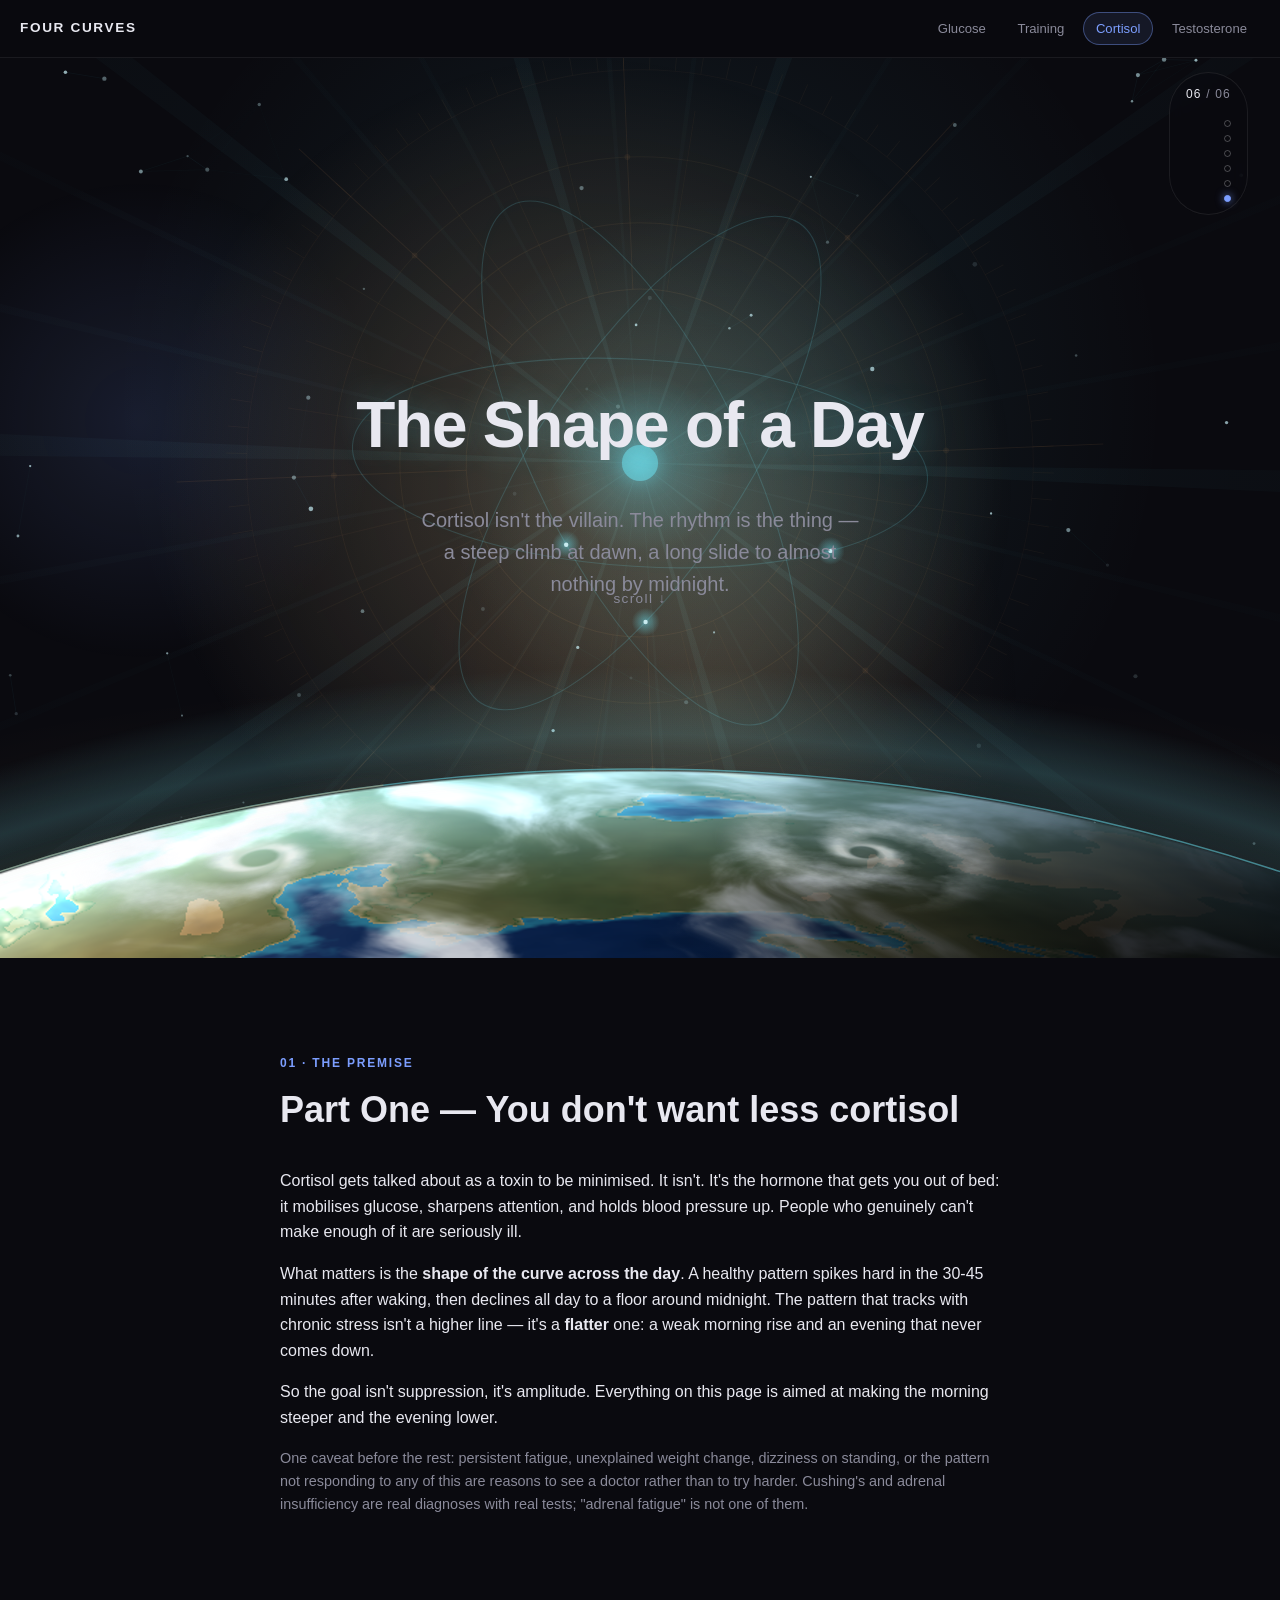
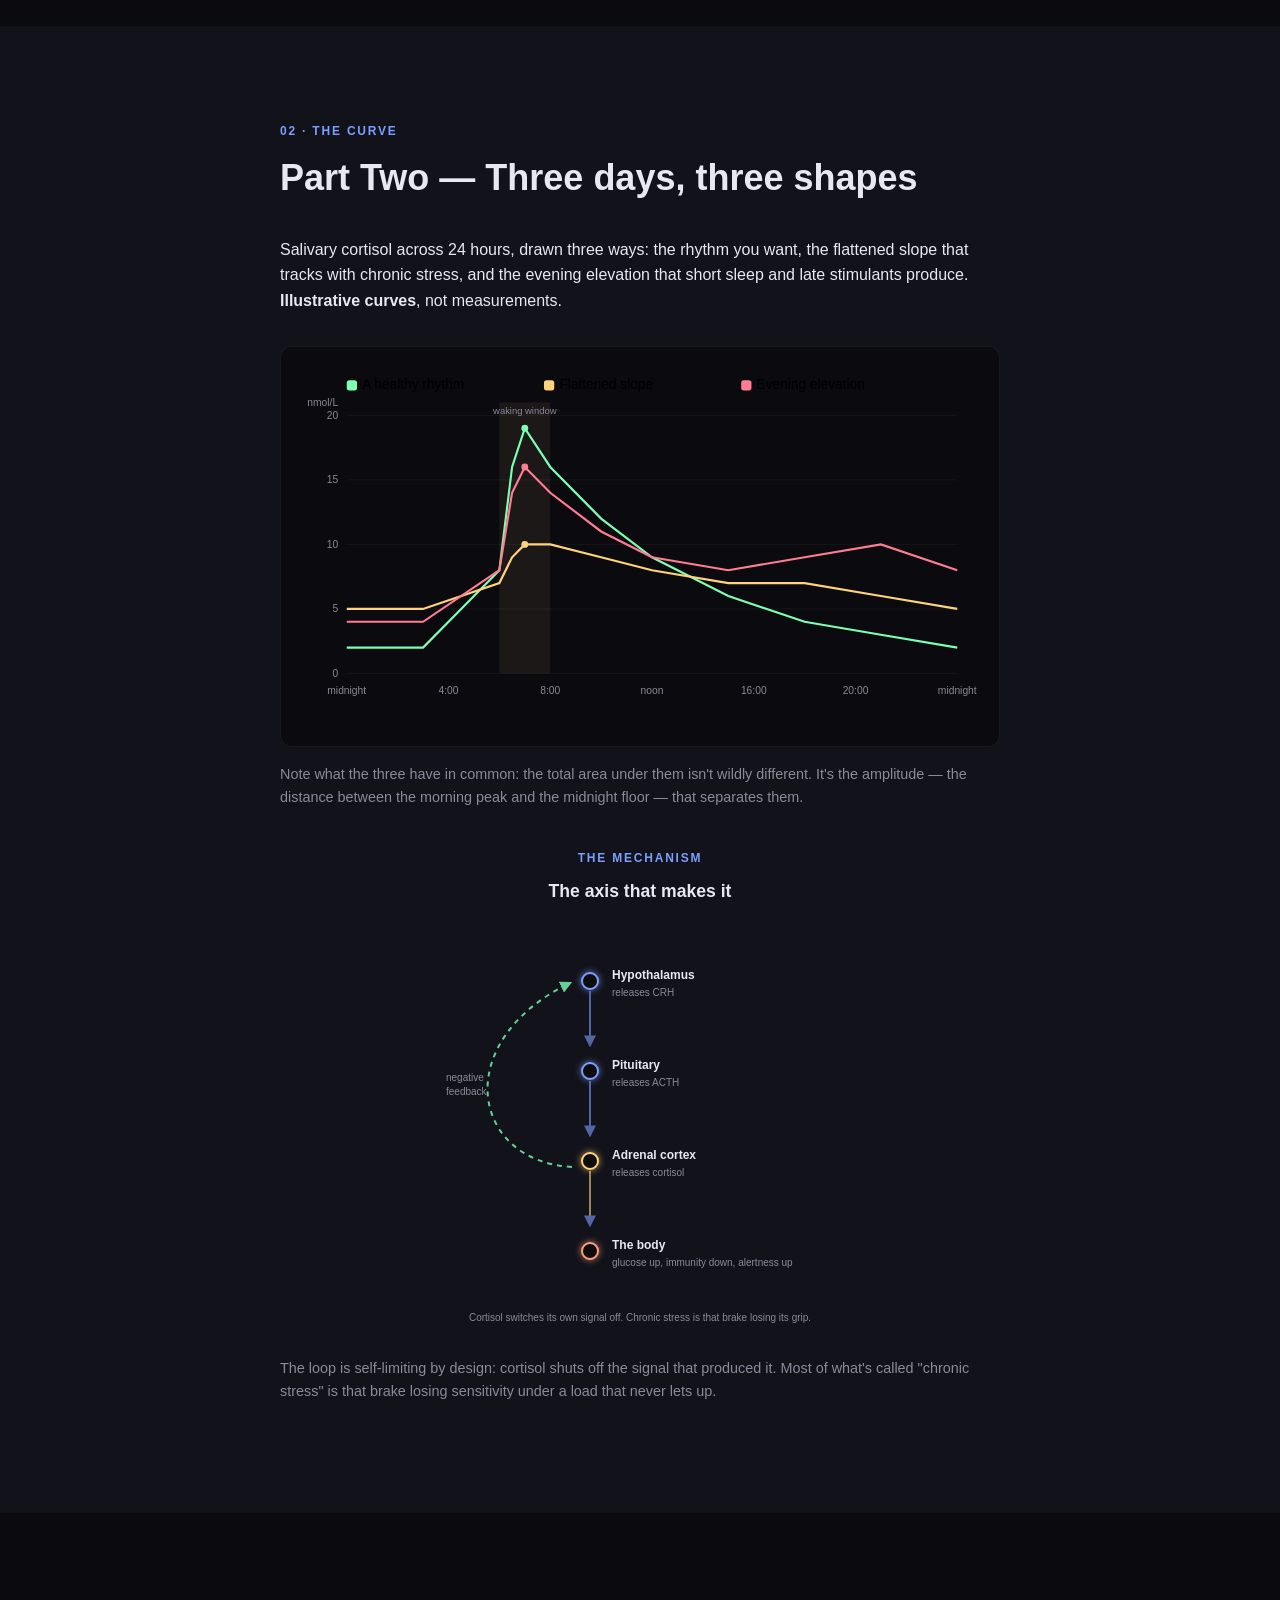
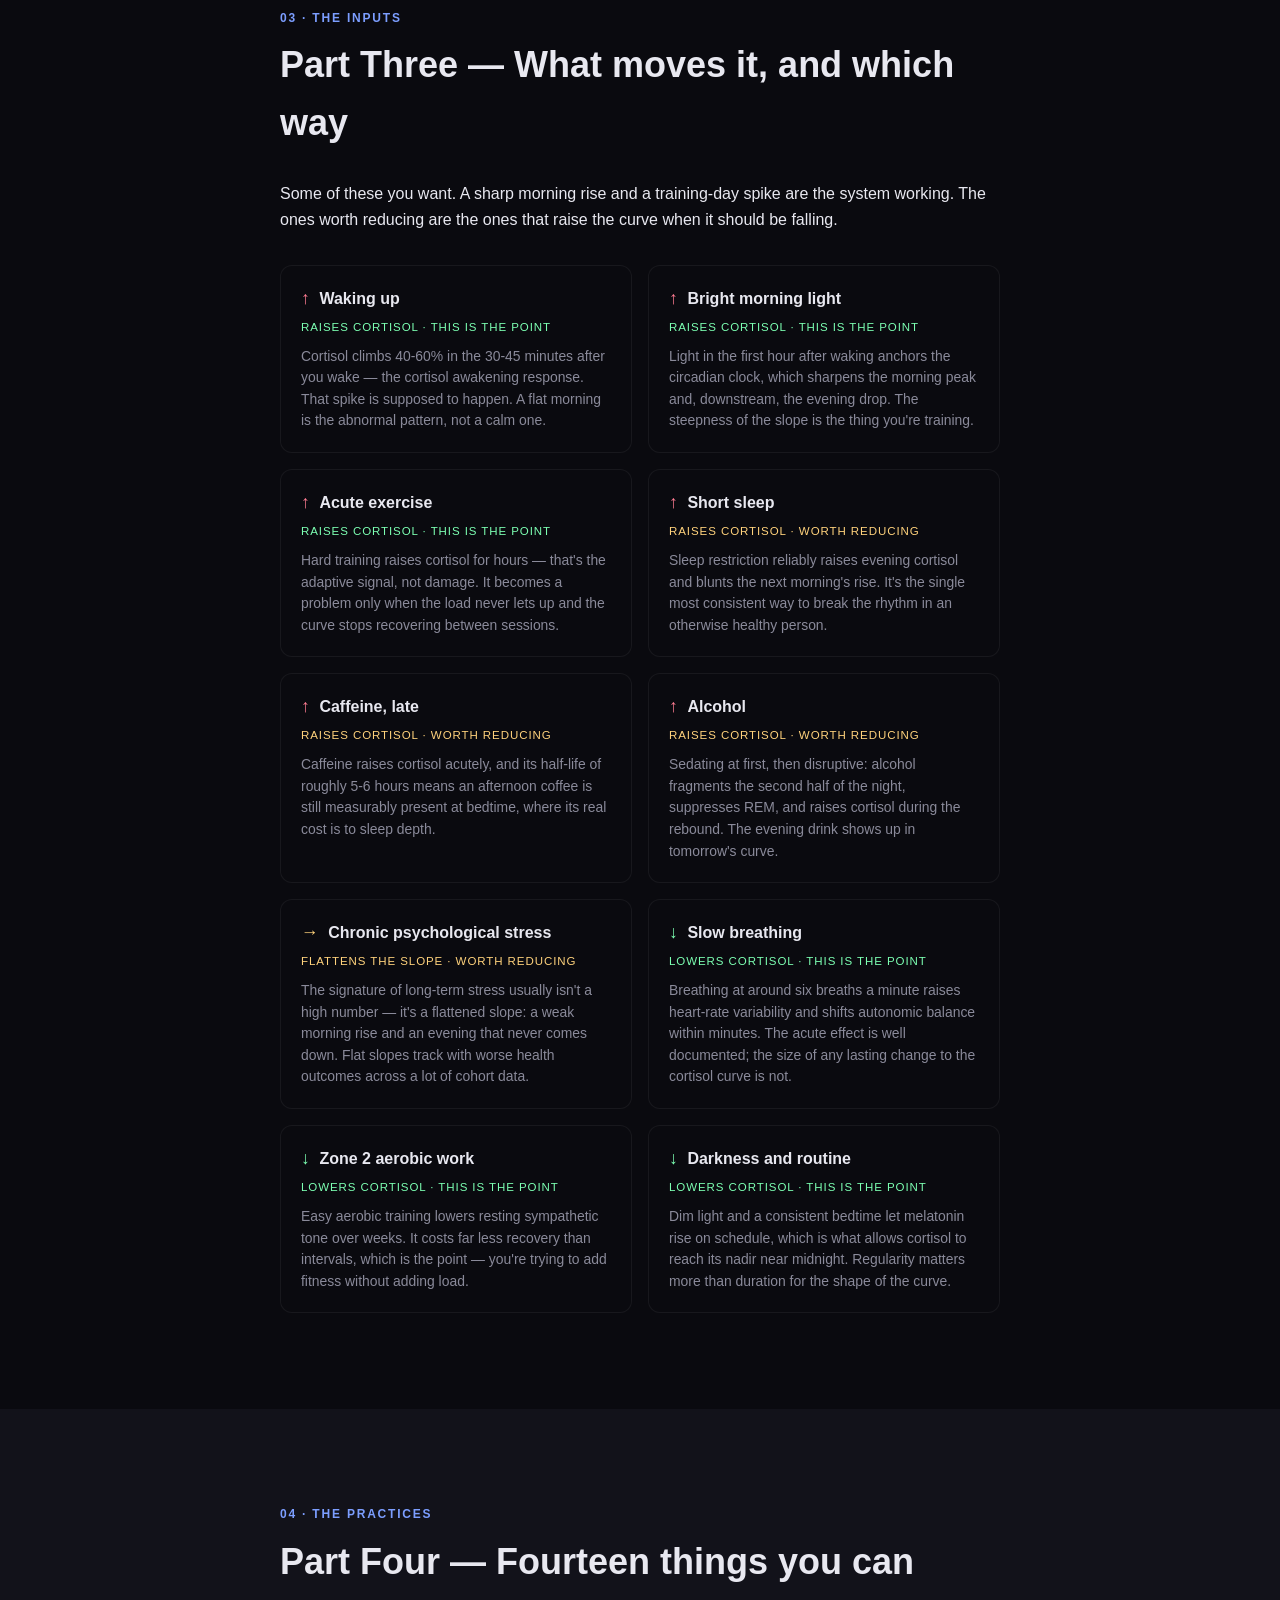
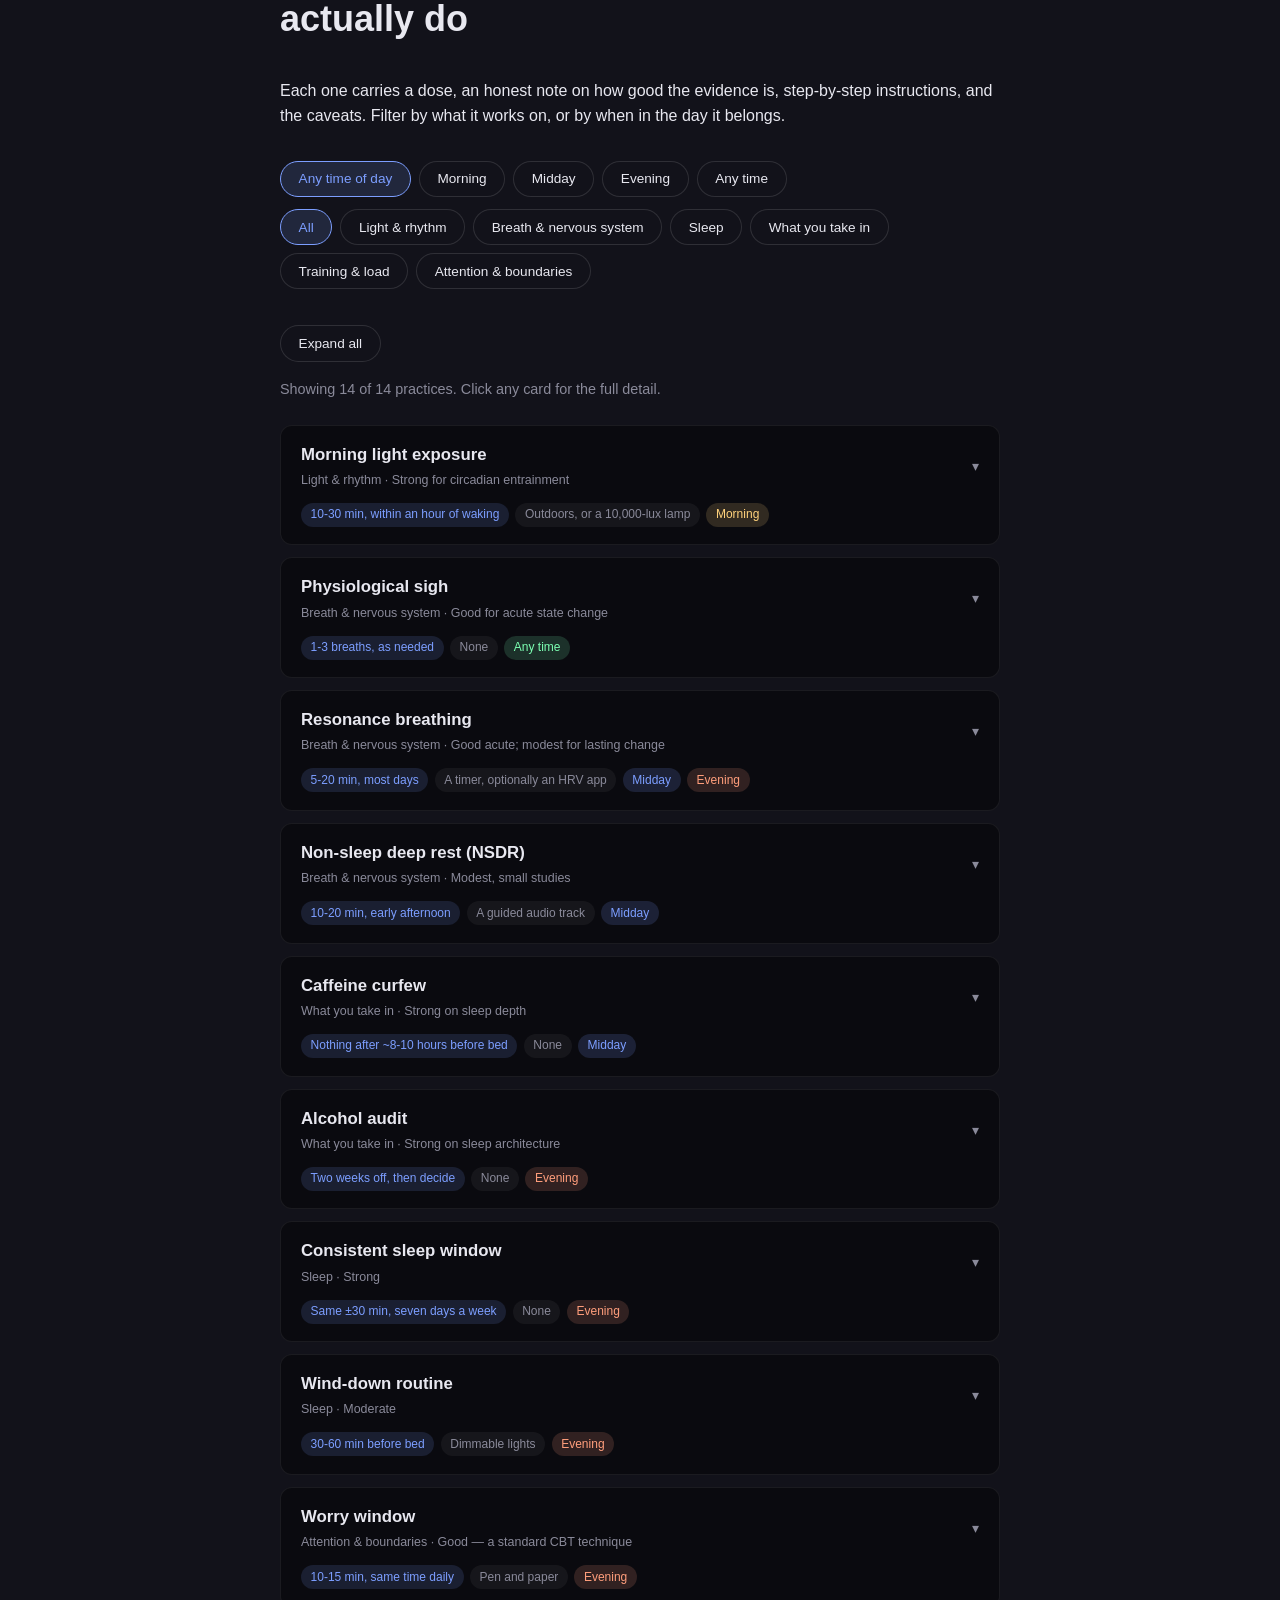
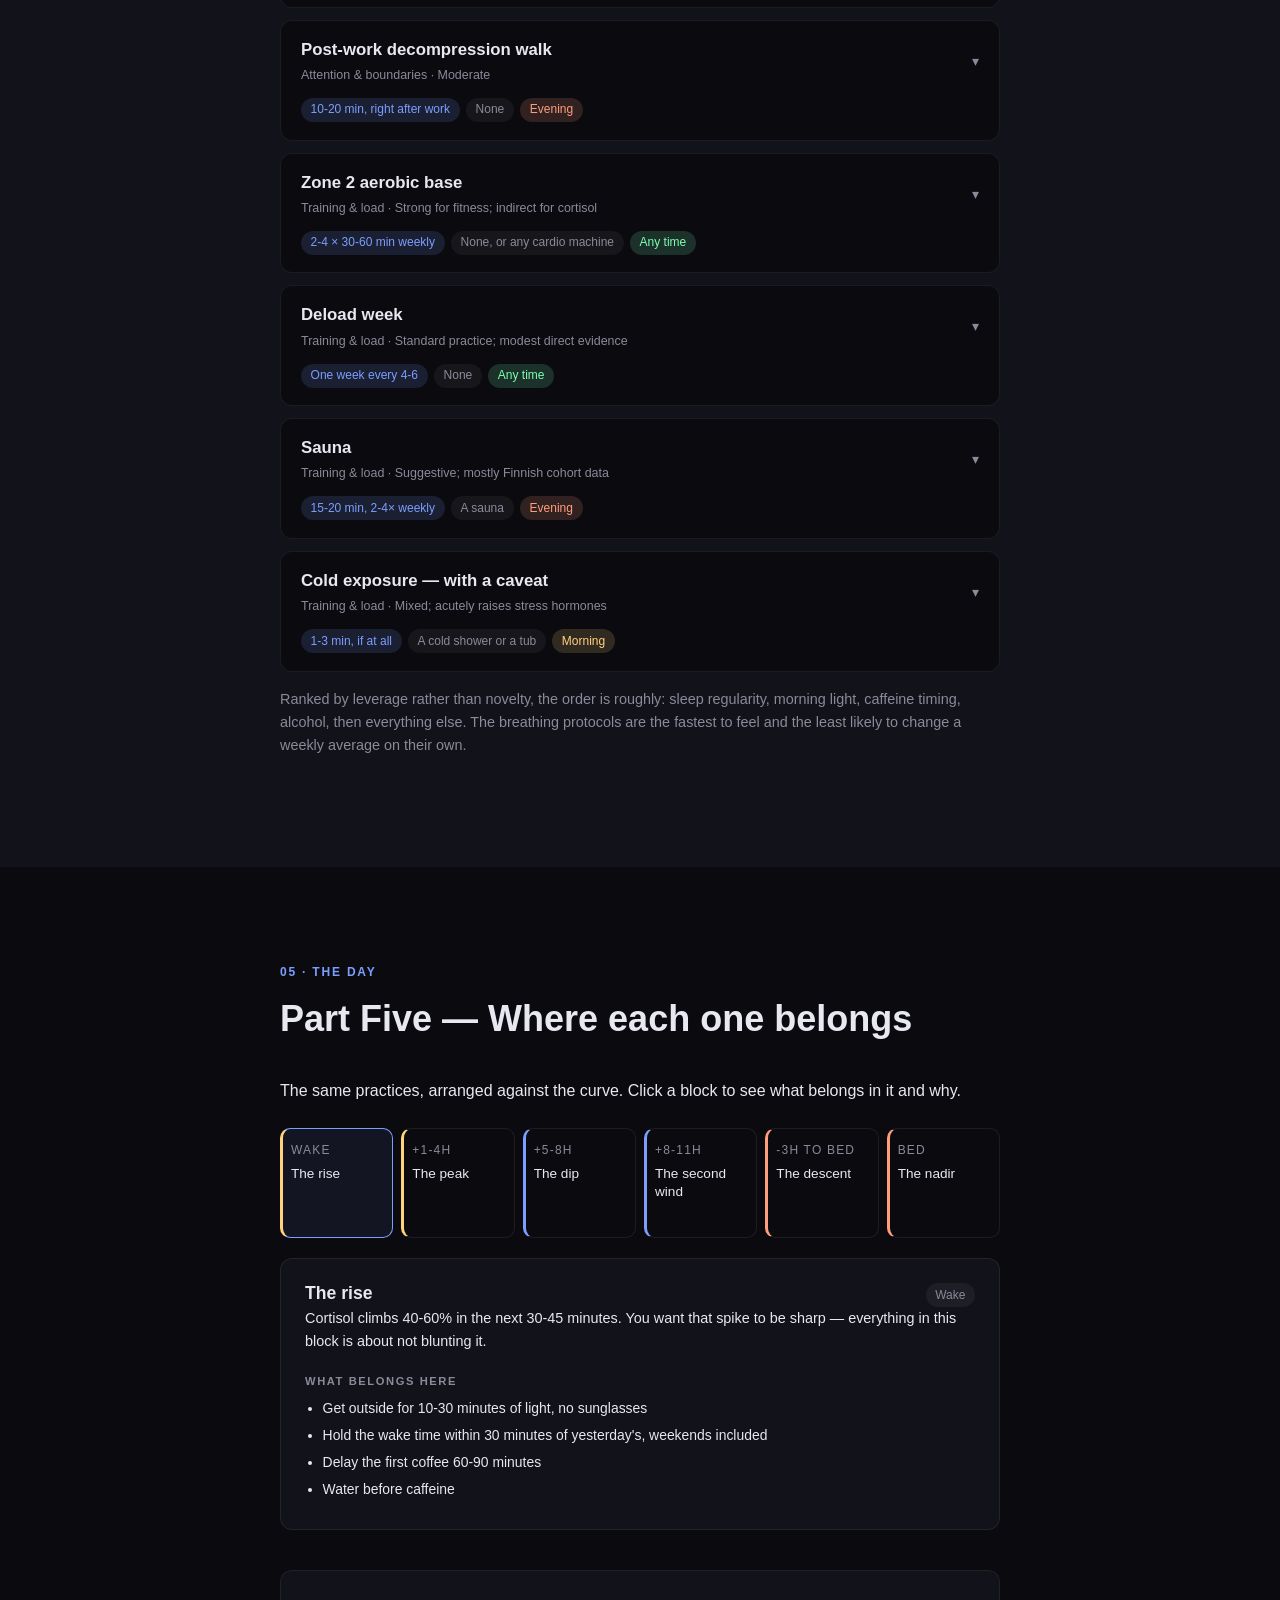
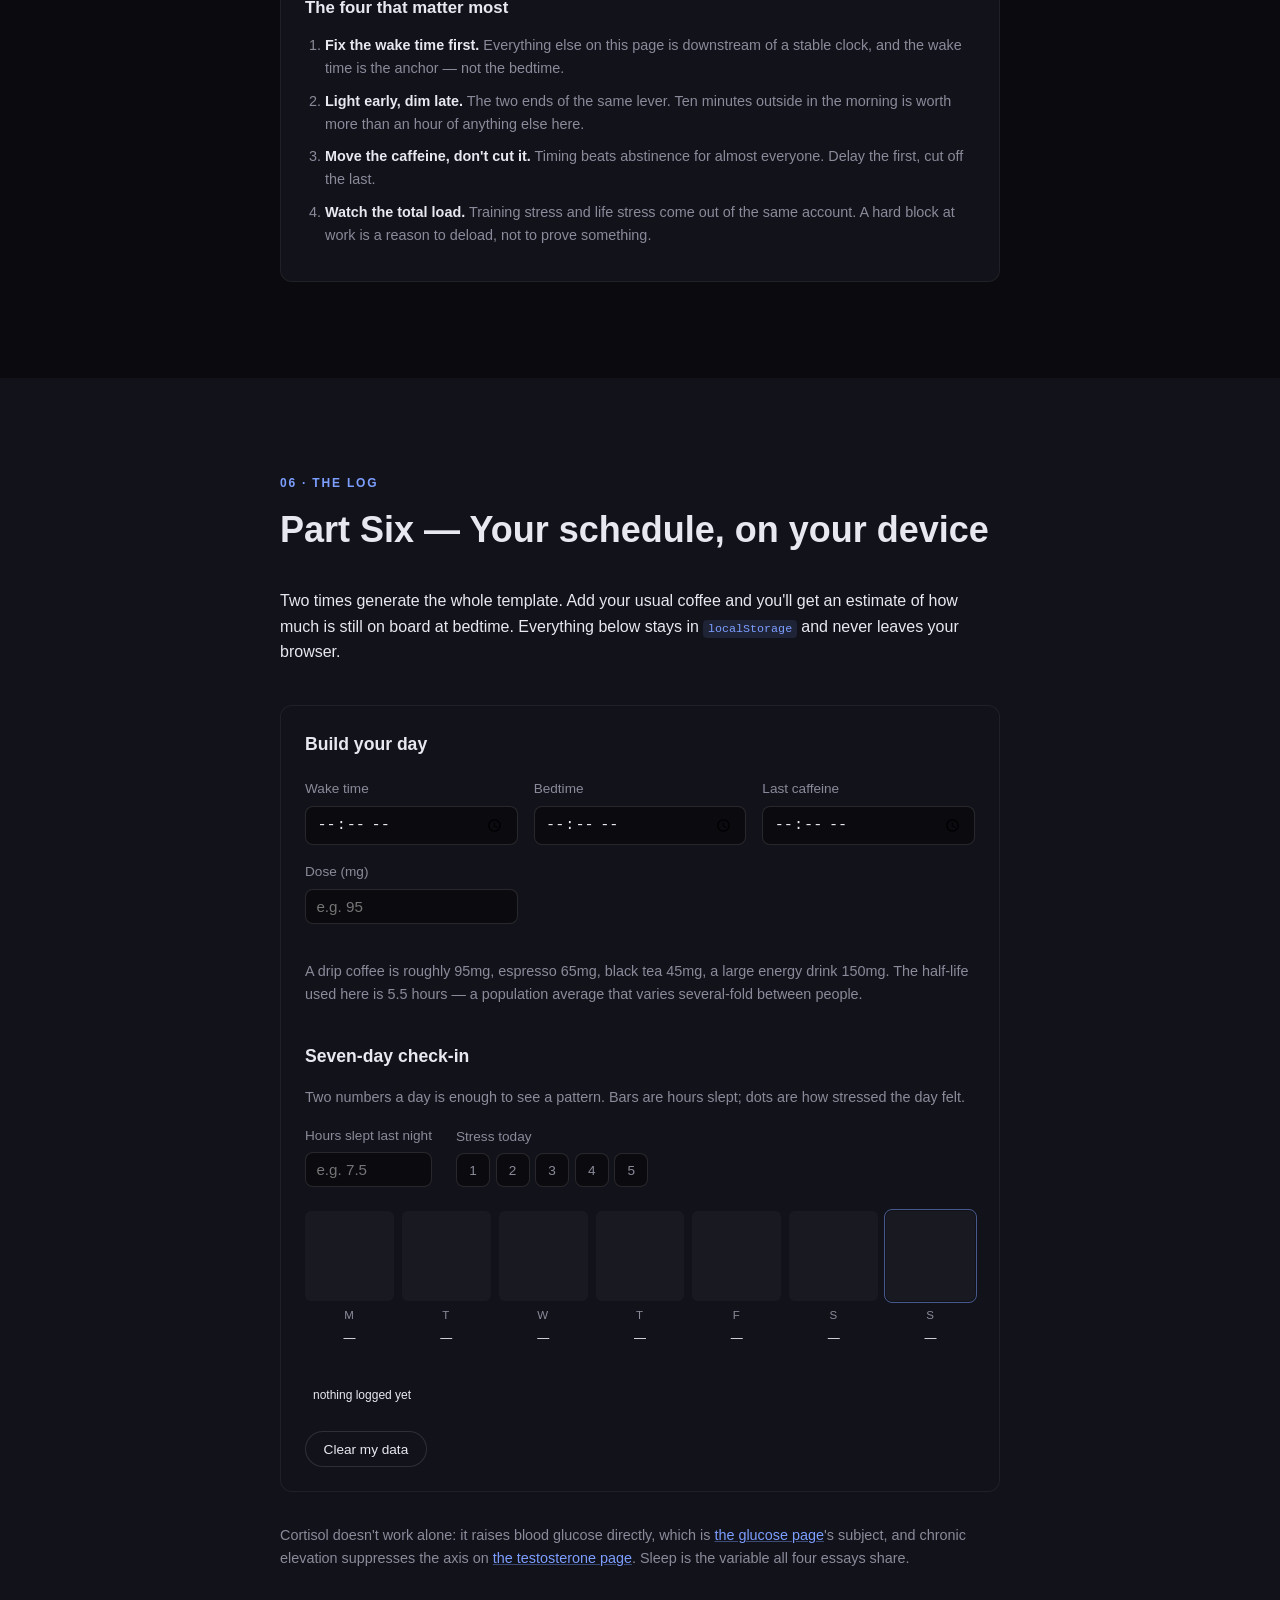
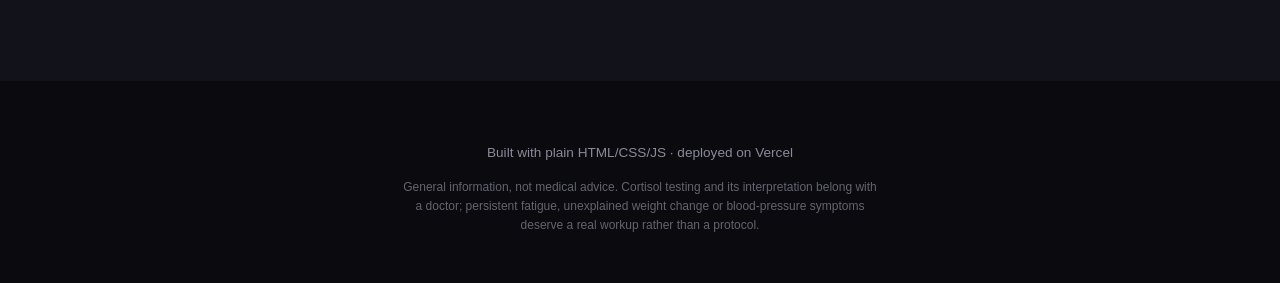
==== commit 444085cf: "Add Open Graph tags and nudge the cortisol chart's unit label Each page now carries og:title, og:des" ====
--- a/cortisol.html
+++ b/cortisol.html
@@ -5,6 +5,12 @@
   <meta name="viewport" content="width=device-width, initial-scale=1.0" />
   <title>The Shape of a Day</title>
   <meta name="description" content="A scroll-driven look at cortisol: the diurnal rhythm, what flattens it, a library of practices with instructions, a daily template, and a local-only log." />
+  <meta property="og:type" content="website" />
+  <meta property="og:site_name" content="Four Curves" />
+  <meta property="og:title" content="The Shape of a Day" />
+  <meta property="og:description" content="You don't want less cortisol — you want more amplitude. The diurnal rhythm, what flattens it, and fourteen practices that widen it." />
+  <meta name="twitter:card" content="summary_large_image" />
+  <meta name="theme-color" content="#0a0a0f" />
   <link rel="stylesheet" href="style.css" />
   <link rel="stylesheet" href="components.css" />
 </head>
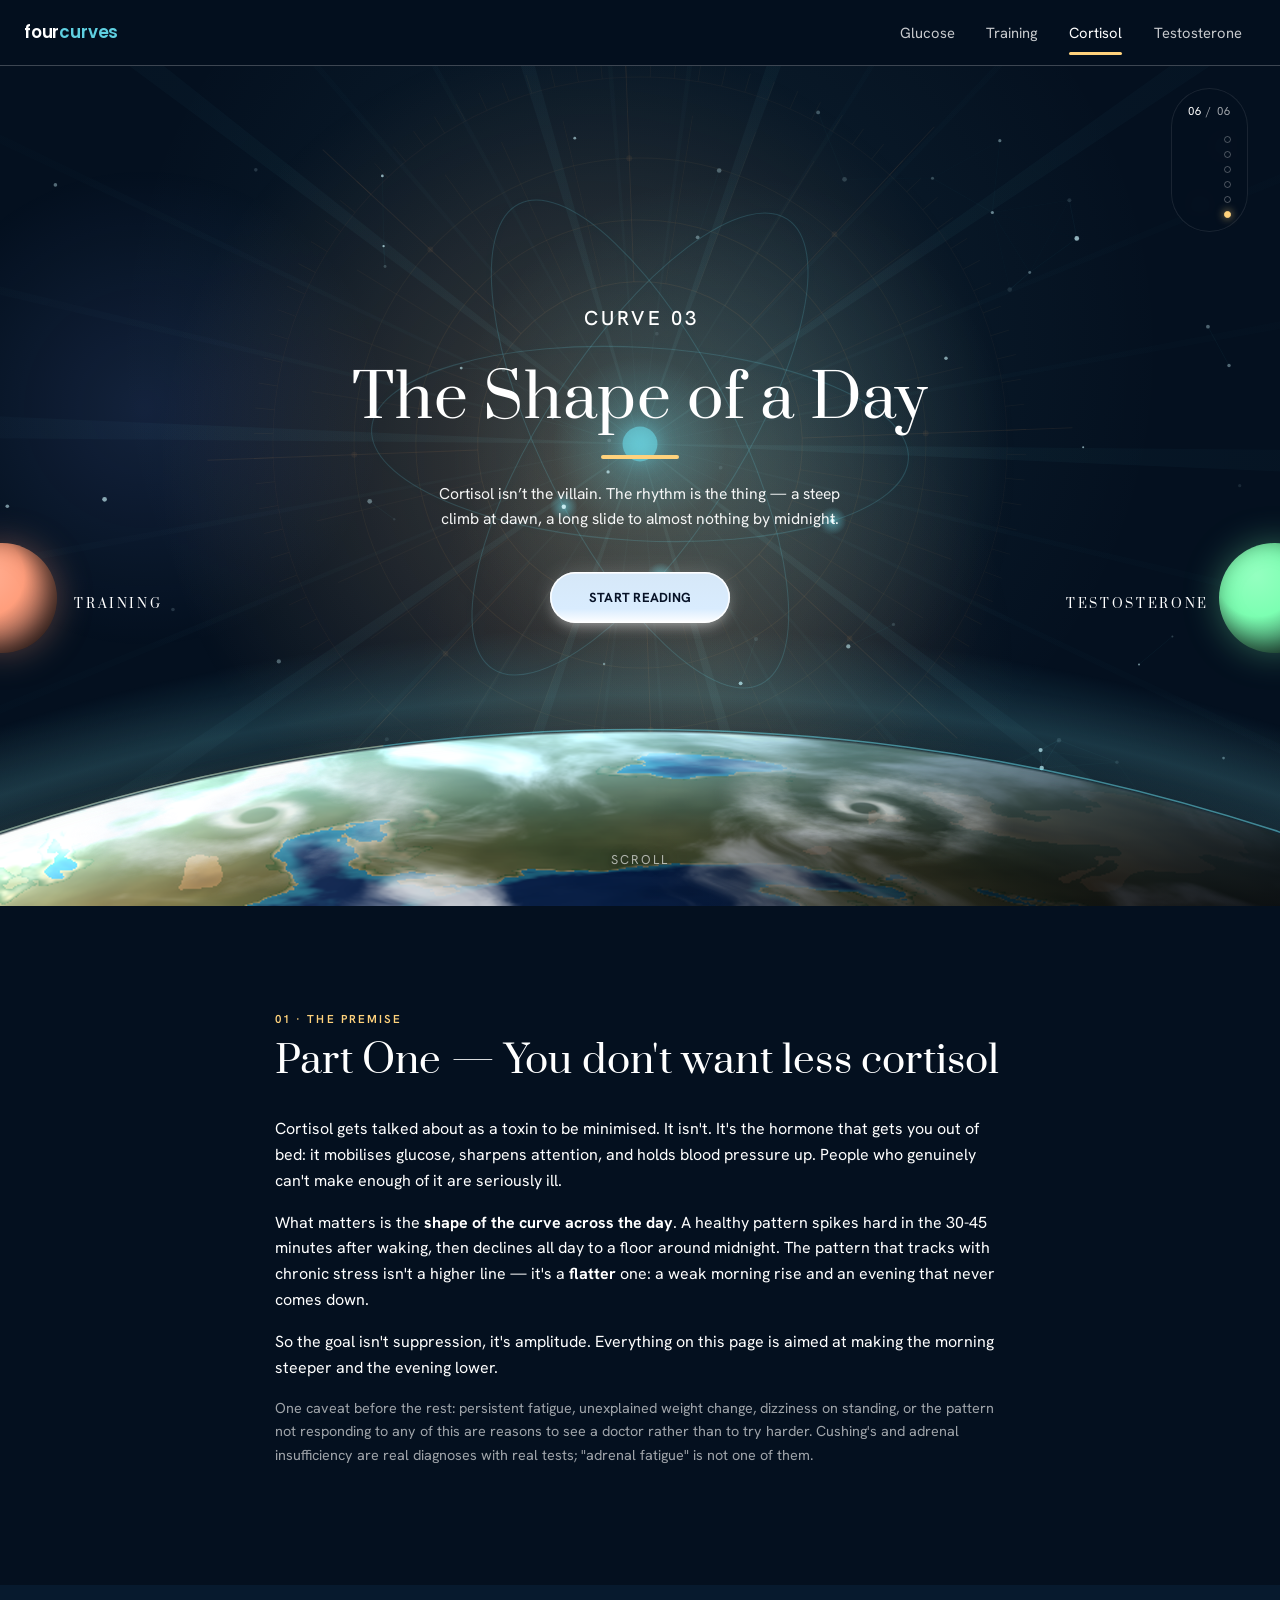
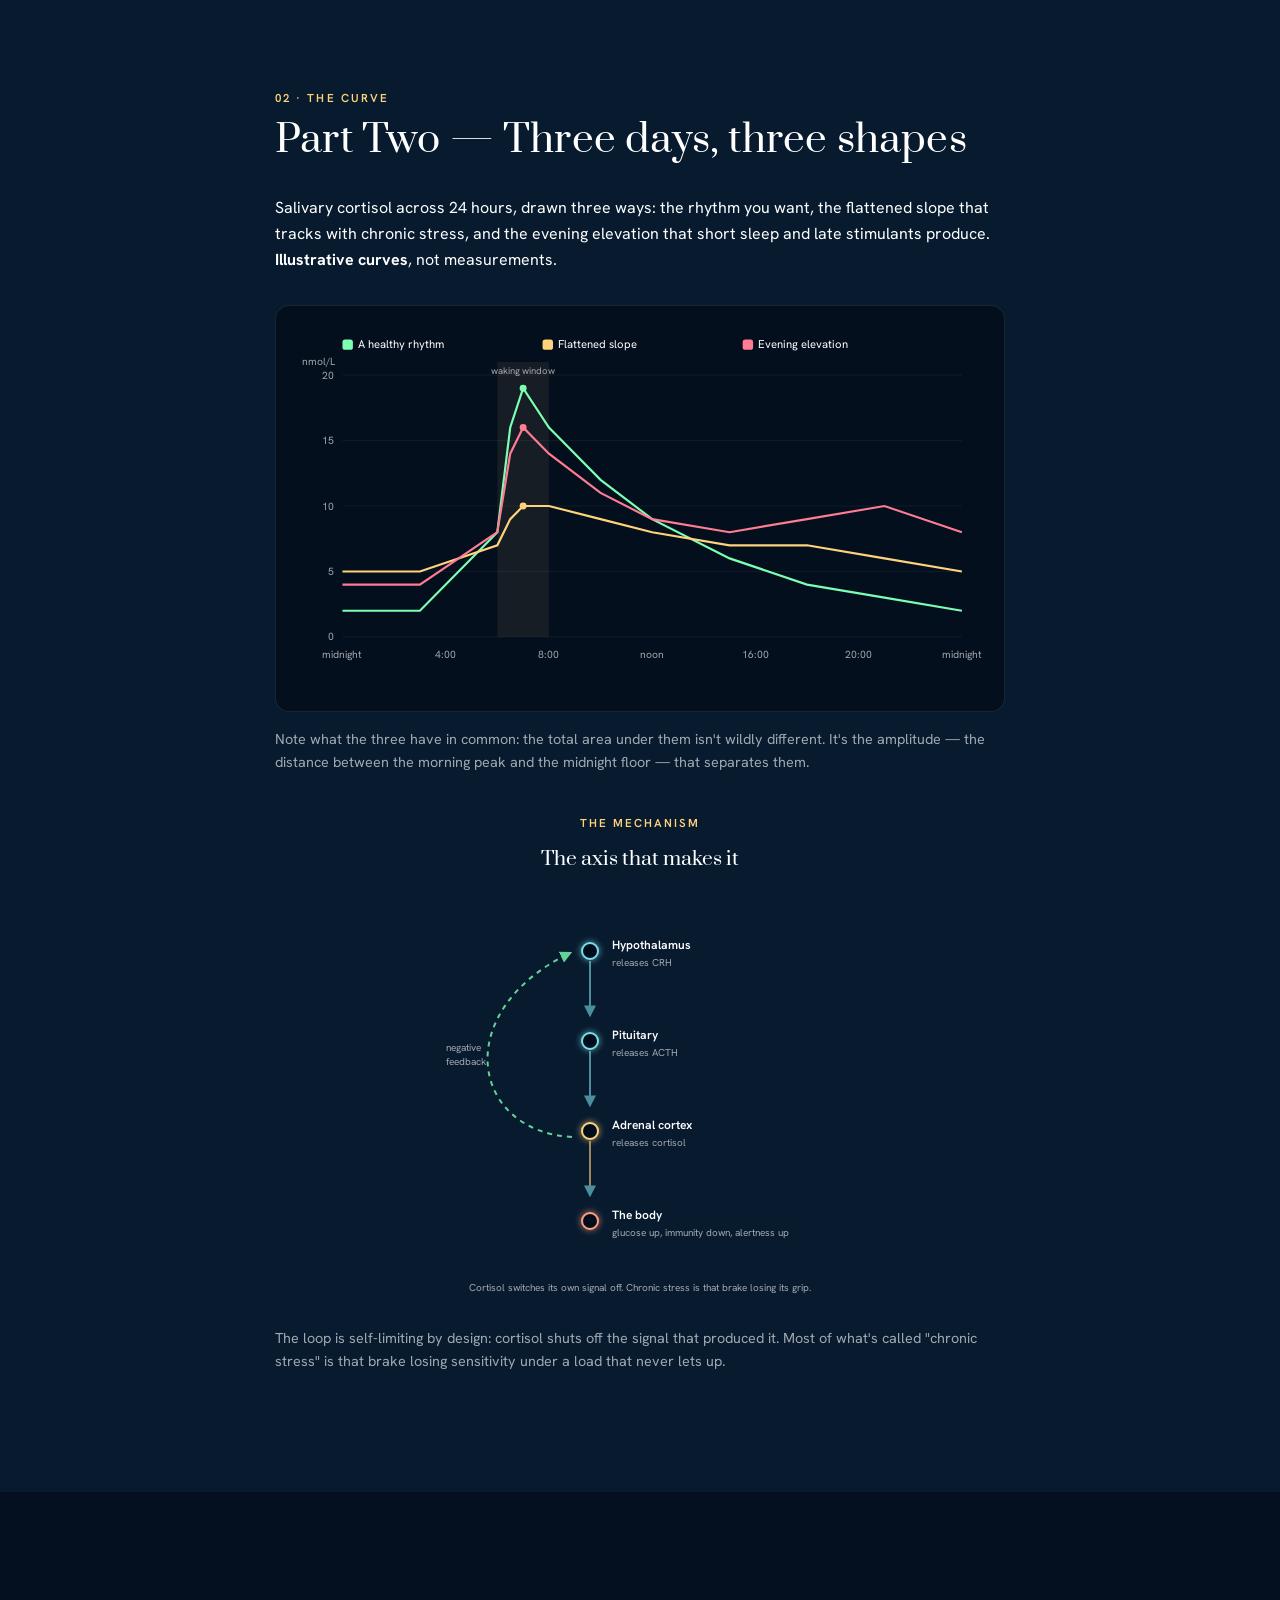
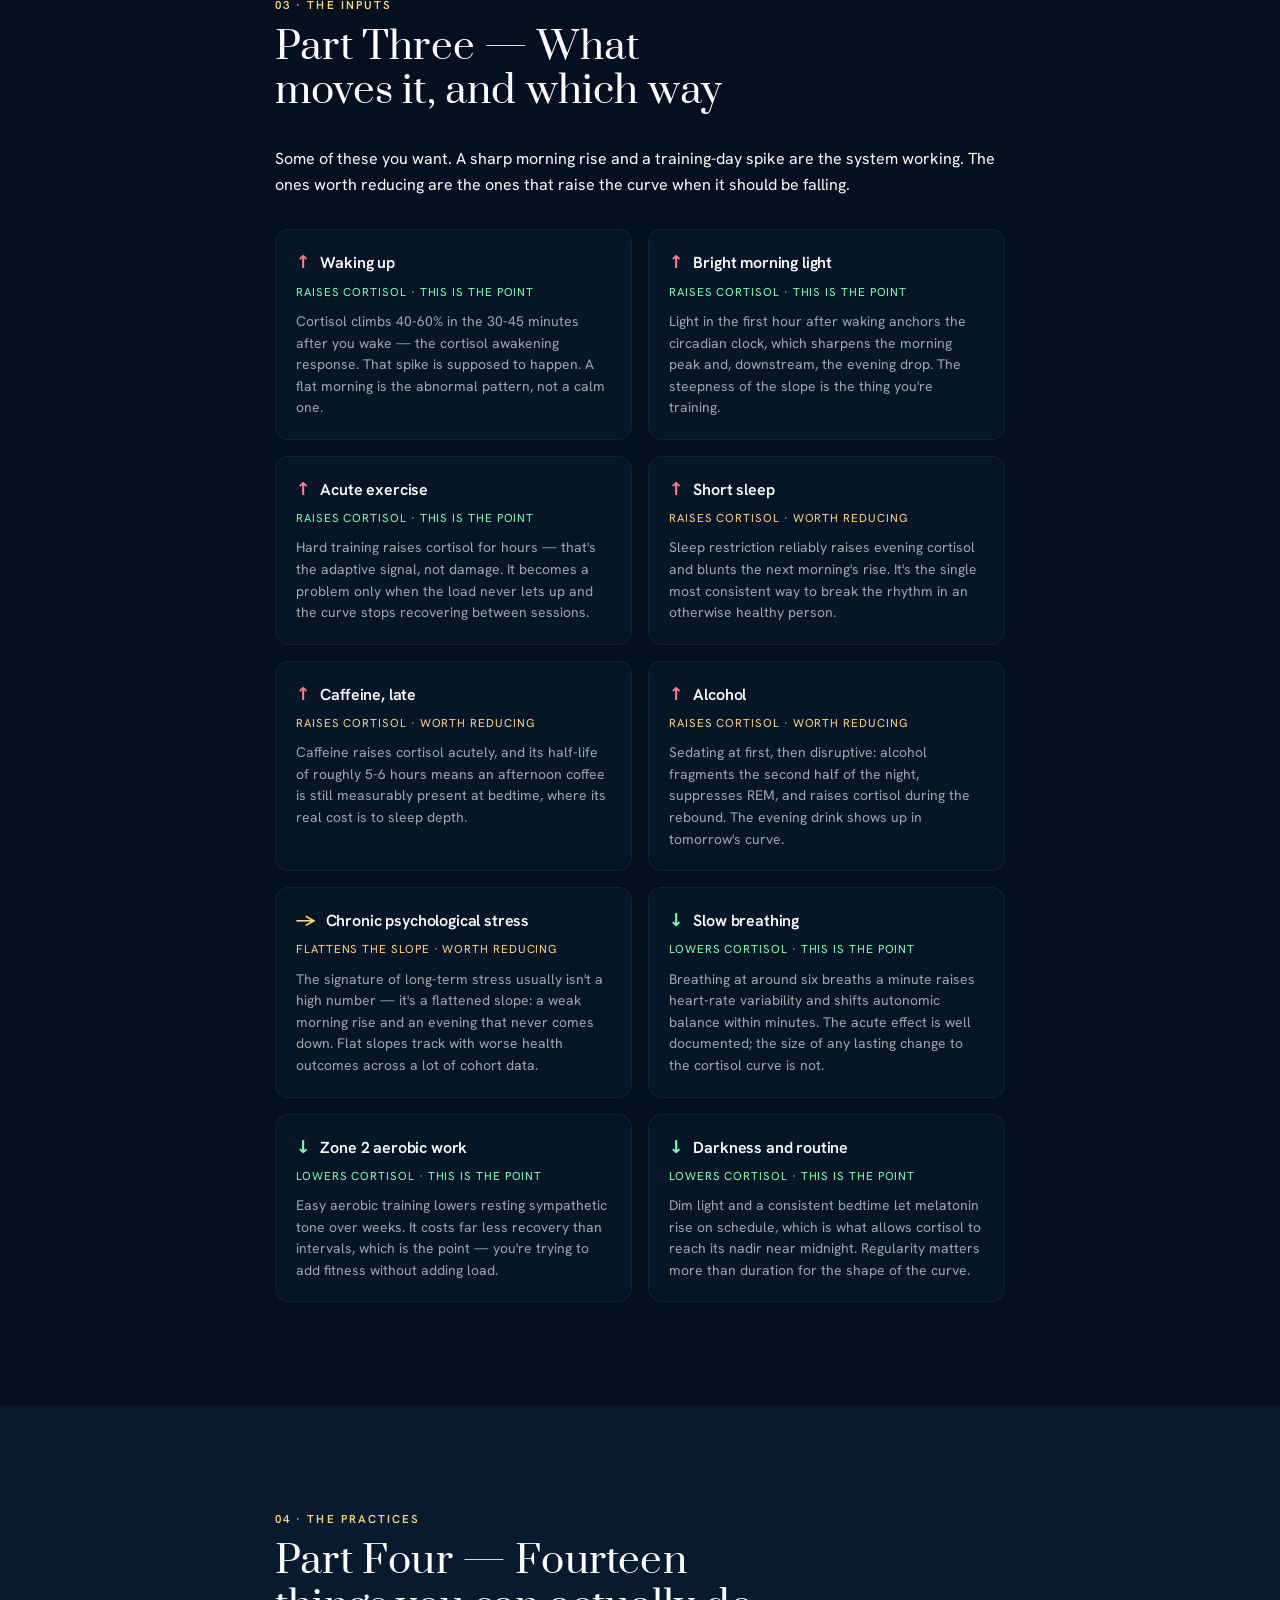
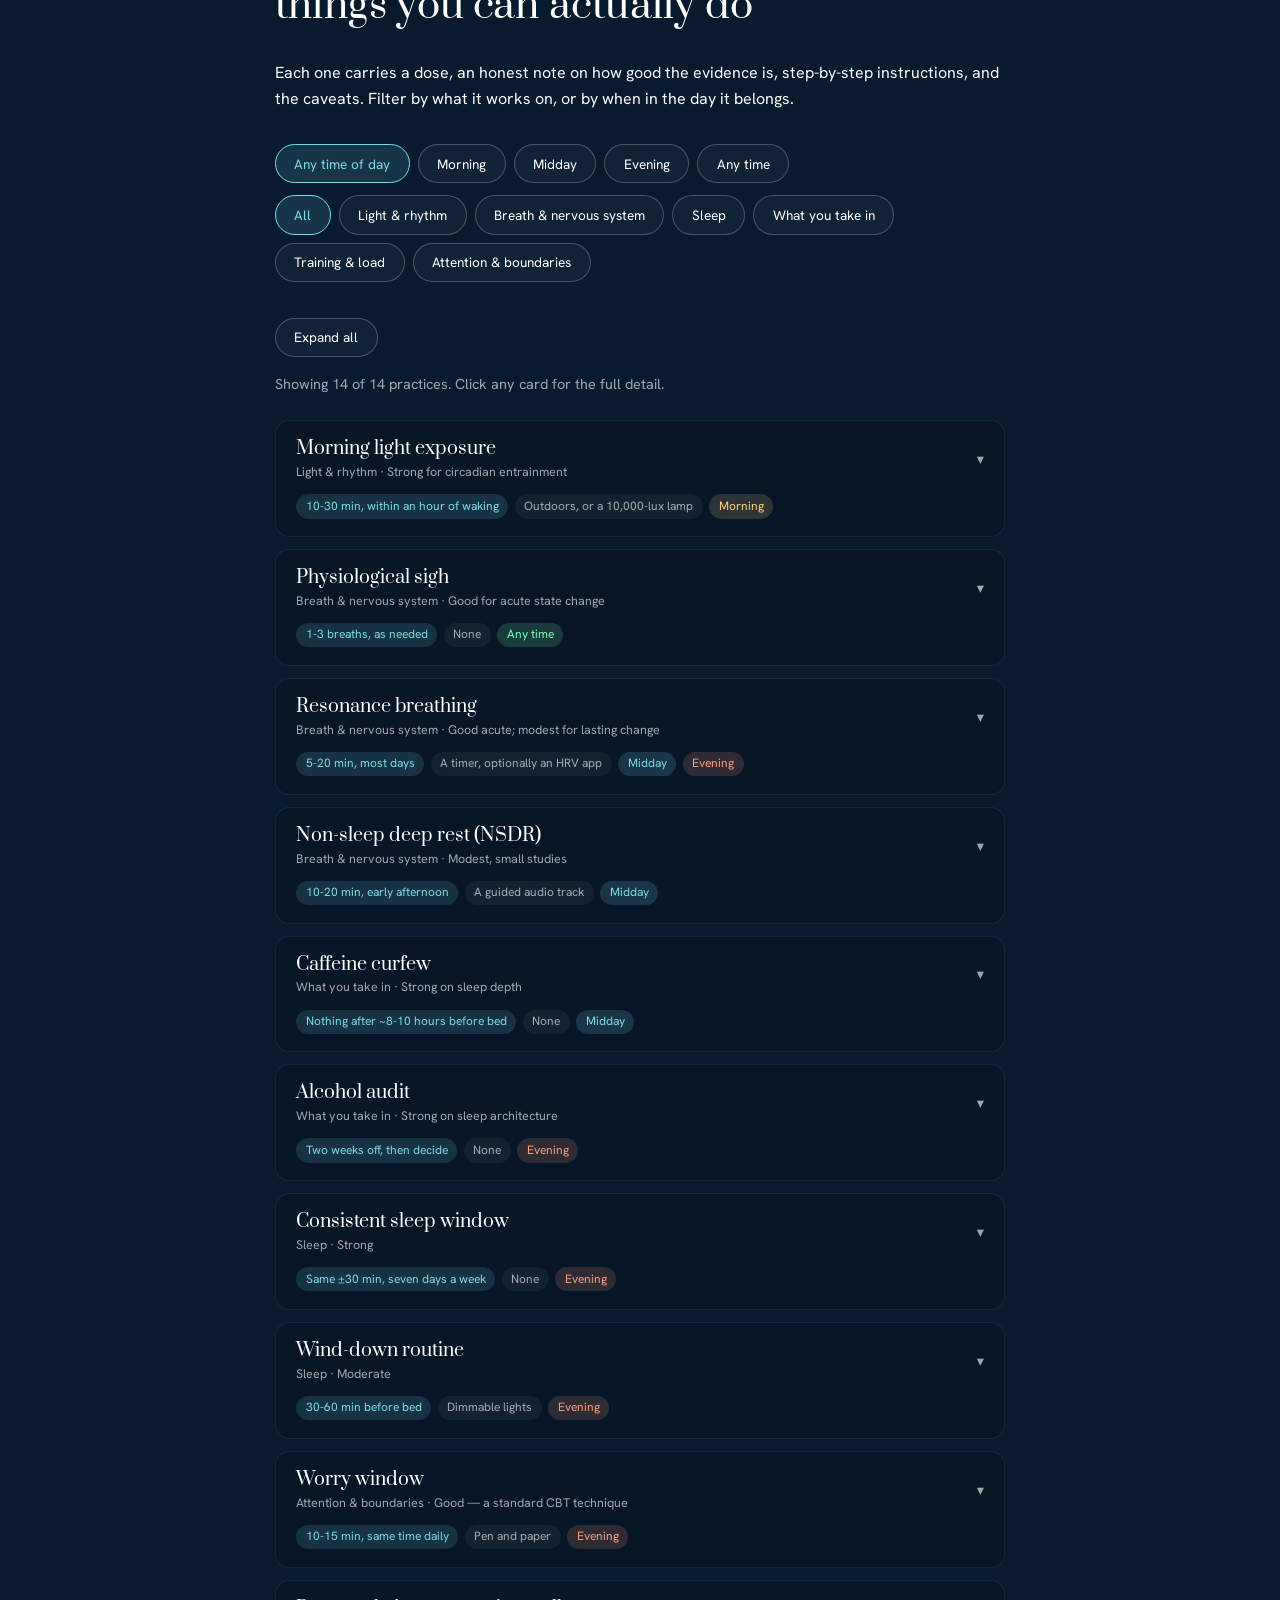
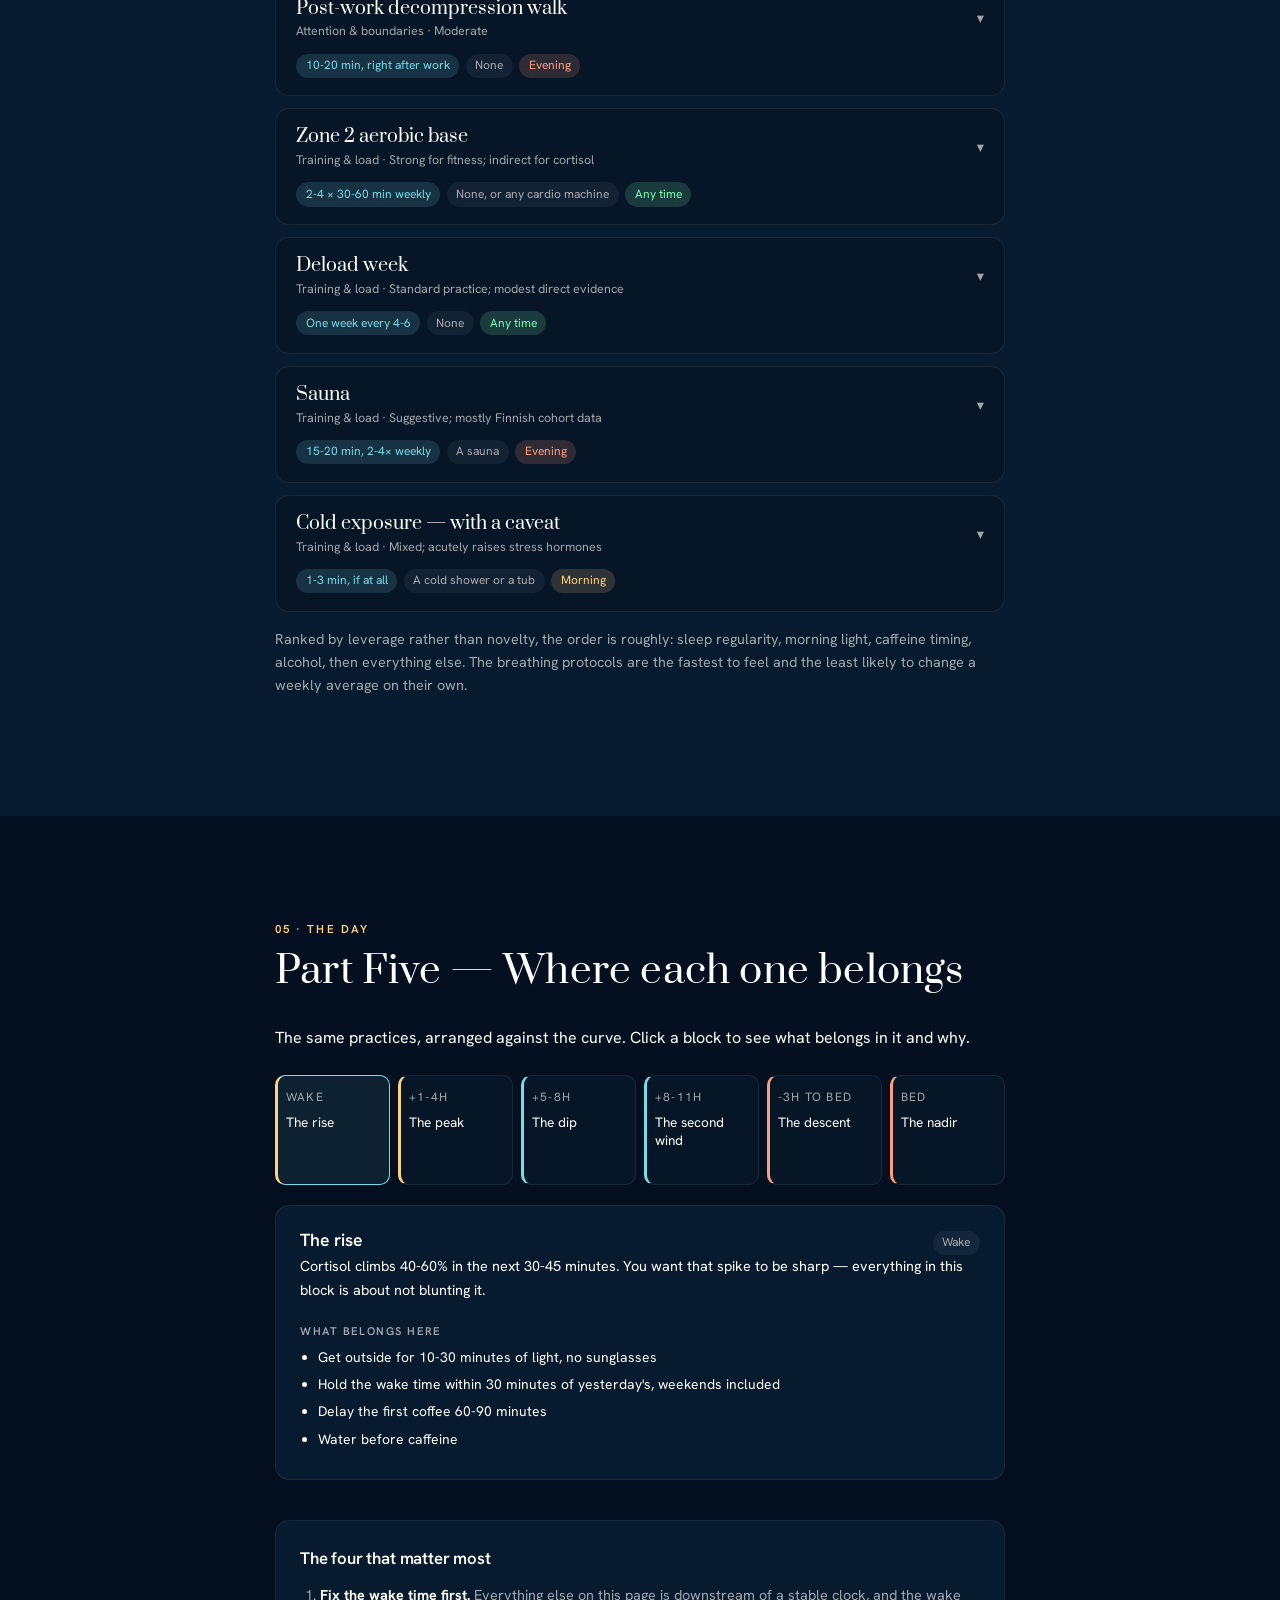
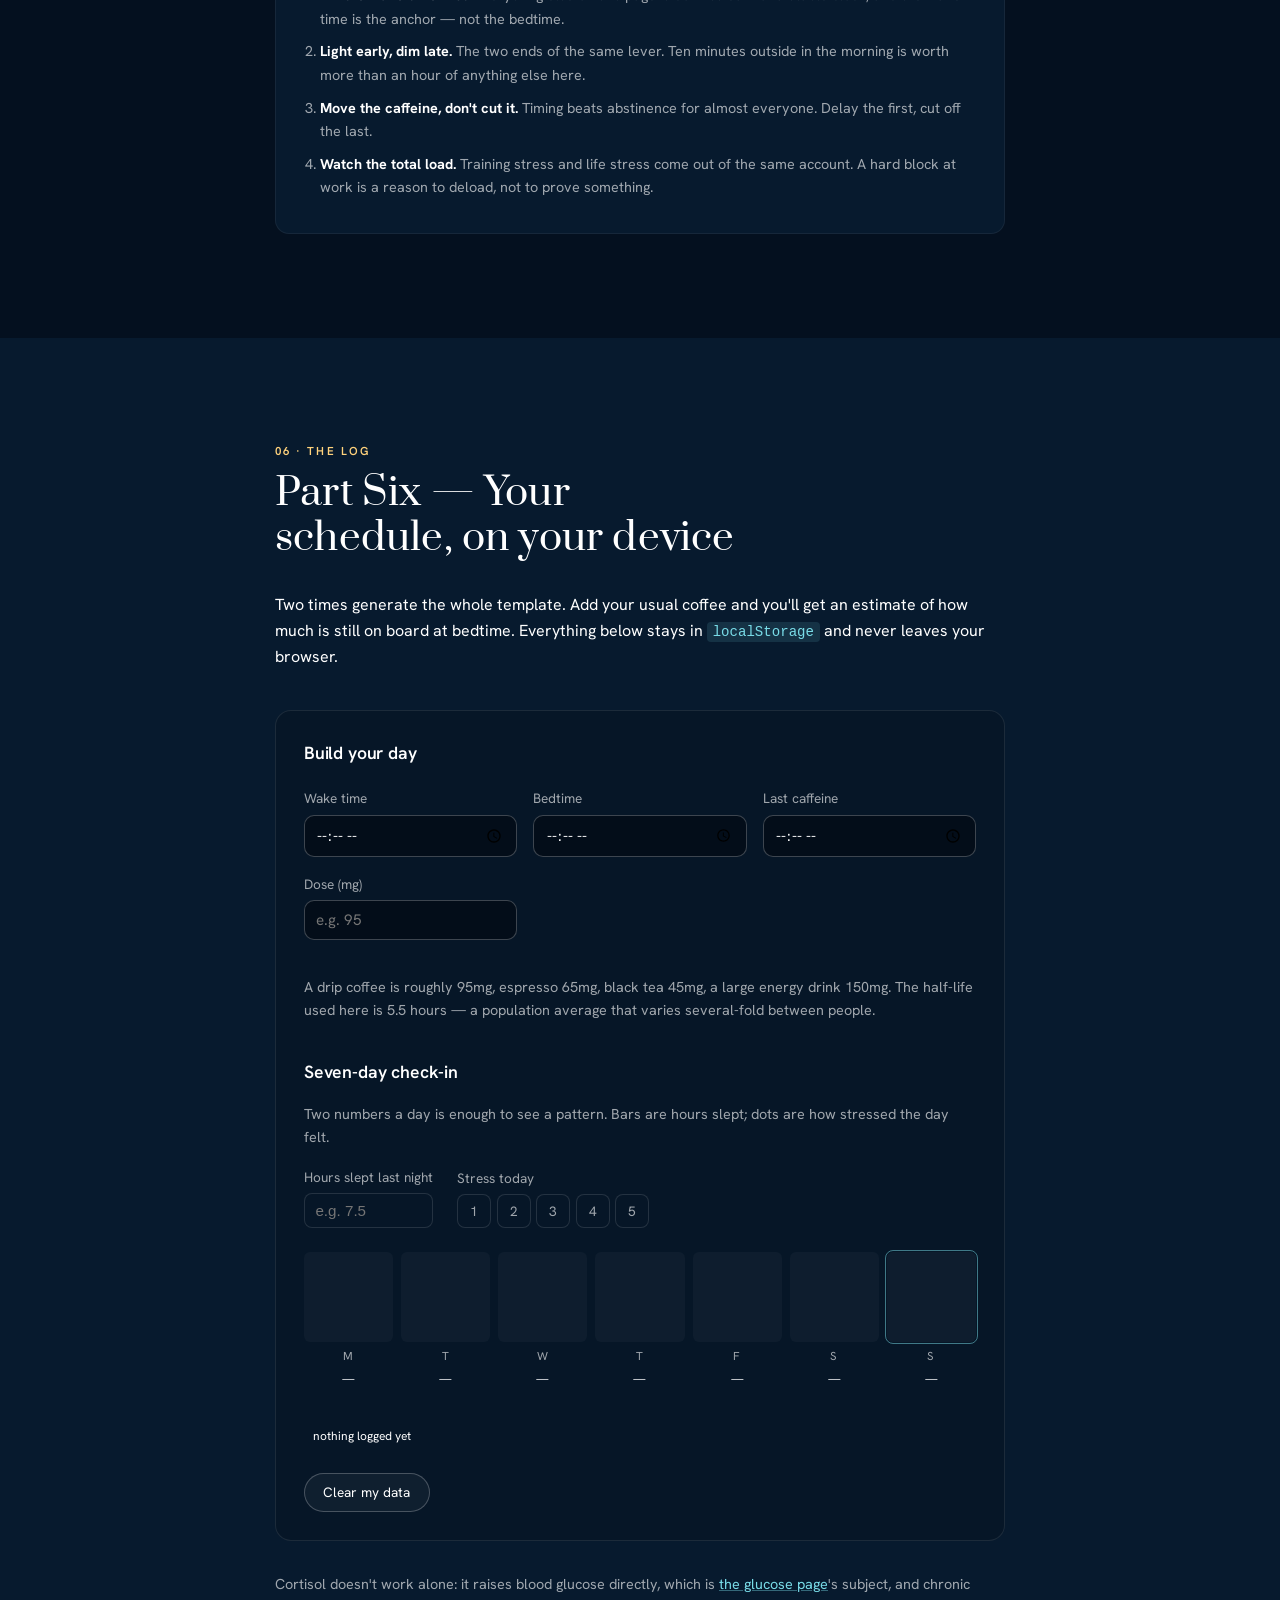
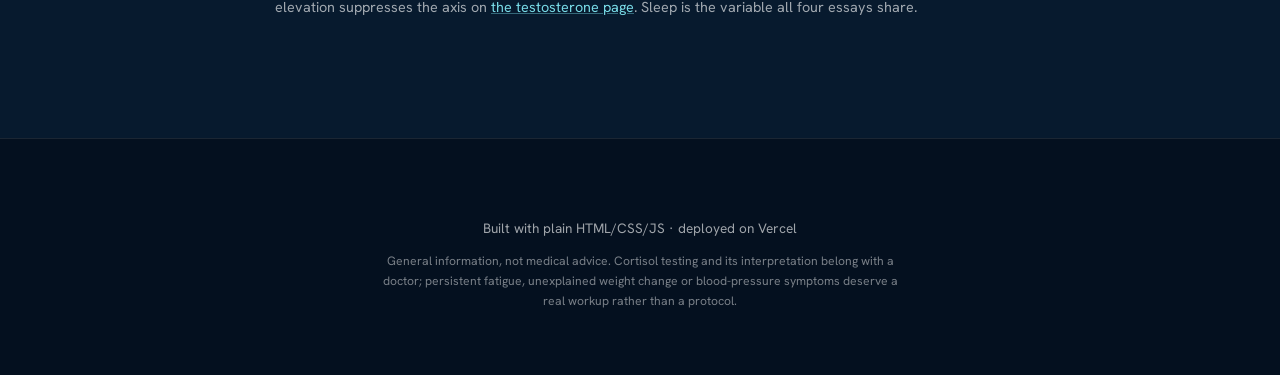
==== commit f3bc8bc7: "Reskin the site on the SpaceEdu design language Lifts the reference hero's language across all five " ====
--- a/cortisol.html
+++ b/cortisol.html
@@ -11,13 +11,25 @@
   <meta property="og:description" content="You don't want less cortisol — you want more amplitude. The diurnal rhythm, what flattens it, and fourteen practices that widen it." />
   <meta name="twitter:card" content="summary_large_image" />
   <meta name="theme-color" content="#0a0a0f" />
+  <link rel="preconnect" href="https://fonts.googleapis.com" />
+  <link rel="preconnect" href="https://fonts.gstatic.com" crossorigin />
+  <script>
+    /* Blocking on purpose: the first frame must be composed, not a flash of
+       the finished hero. Runs before the stylesheet. */
+    (function(){try{
+      if(!window.matchMedia||!matchMedia('(prefers-reduced-motion: reduce)').matches){
+        document.documentElement.classList.add('anim');
+      }
+    }catch(e){}})();
+  </script>
+  <link href="https://fonts.googleapis.com/css2?family=Prata&family=Hanken+Grotesk:wght@400;500;600;700&family=Poppins:wght@500;600&display=swap" rel="stylesheet" />
   <link rel="stylesheet" href="style.css" />
   <link rel="stylesheet" href="components.css" />
 </head>
-<body>
+<body data-essay="cortisol">
 
   <nav class="site-nav" aria-label="Essays">
-    <a class="site-nav-brand" href="index.html">Four Curves</a>
+    <a class="site-nav-brand" href="index.html">four<i>curves</i></a>
     <div class="site-nav-links">
       <a href="glucose.html">Glucose</a>
       <a href="training.html">Training</a>
@@ -29,9 +41,20 @@
   <!-- HERO -->
   <section class="hero">
     <canvas id="hero-canvas" class="hero-canvas" aria-hidden="true"></canvas>
-    <h1>The Shape of a Day</h1>
-    <p class="subtitle">Cortisol isn't the villain. The rhythm is the thing — a steep climb at dawn, a long slide to almost nothing by midnight.</p>
-    <div class="scroll-cue">scroll ↓</div>
+    <div class="hero-copy">
+      <p class="h-eyebrow"><span class="ent-mask"><span class="ent-line">CURVE 03</span></span></p>
+      <h1 class="h-title"><span class="ent-mask"><span class="ent-line">The Shape of a Day</span></span></h1>
+      <div class="h-rule"><span></span></div>
+      <p class="h-lede">Cortisol isn&rsquo;t the villain. The rhythm is the thing &mdash; a steep climb at dawn, a long slide to almost nothing by midnight.</p>
+      <div class="h-cta">
+        <a class="orb orb-l" style="--orb: #ff9e7c" href="training.html" aria-label="Read Training"></a>
+        <a class="pill" href="#part-1">START READING</a>
+        <a class="orb orb-r" style="--orb: #7cffb2" href="testosterone.html" aria-label="Read Testosterone"></a>
+        <span class="orb-label label-l">TRAINING</span>
+        <span class="orb-label label-r">TESTOSTERONE</span>
+      </div>
+    </div>
+    <div class="scroll-cue">scroll</div>
   </section>
 
   <!-- 01 -->
--- a/style.css
+++ b/style.css
@@ -1,14 +1,47 @@
+/* Four Curves — foundation.
+   The design language is lifted from the SpaceEdu hero: navy ground, cyan
+   rules, Prata over Hanken Grotesk, glossy white pills, and one scale unit.
+
+   --u is that unit — one design pixel from a 1353-wide reference. Hero
+   geometry is expressed as calc(N * var(--u)) so the whole composition
+   scales as a piece. Body copy below the fold uses ordinary type scales,
+   because an essay has to reflow as it grows; only the hero is a fixed
+   composition. */
+
 :root {
-  --bg: #0a0a0f;
-  --bg-alt: #12121a;
-  --text: #e8e8f0;
-  --muted: #8a8a9a;
-  --accent: #7c9eff;
+  --u: max(min(.72px, calc(100vh / 700)), min(calc(100vw / 1353), calc(100vh / 1163)));
+
+  --bg: #04101f;
+  --bg-alt: #071a2e;
+  --bg-card: #061627;
+  --text: #ffffff;
+  --muted: rgba(255, 255, 255, 0.62);
+  --accent: #79dce8;
+  --cyan-logo: #5fd0e1;
   --accent-2: #ff9e7c;
   --ok: #7cffb2;
   --warn: #ffd27c;
   --high: #ff7c92;
-}
+  --rule: rgba(255, 255, 255, 0.23);
+  --hair: rgba(255, 255, 255, 0.09);
+  --btn-ink: #071227;
+
+  /* Each essay carries its own accent; the shared cyan is the site's. */
+  --essay: var(--accent);
+
+  --font-serif: 'Prata', Georgia, 'Times New Roman', serif;
+  --font-body: 'Hanken Grotesk', system-ui, -apple-system, 'Segoe UI', sans-serif;
+  --font-logo: 'Poppins', system-ui, sans-serif;
+}
+
+@supports (height: 100dvh) {
+  :root { --u: max(min(.72px, calc(100dvh / 700)), min(calc(100vw / 1353), calc(100dvh / 1163))); }
+}
+
+[data-essay="glucose"]      { --essay: #79dce8; }
+[data-essay="training"]     { --essay: #ff9e7c; }
+[data-essay="cortisol"]     { --essay: #ffd27c; }
+[data-essay="testosterone"] { --essay: #7cffb2; }
 
 * { box-sizing: border-box; }
 
@@ -16,25 +49,92 @@
   margin: 0;
   background: var(--bg);
   color: var(--text);
-  font-family: -apple-system, BlinkMacSystemFont, "Segoe UI", Helvetica, Arial, sans-serif;
-  line-height: 1.6;
-}
-
+  font-family: var(--font-body);
+  font-size: 1rem;
+  line-height: 1.62;
+  -webkit-font-smoothing: antialiased;
+  -moz-osx-font-smoothing: grayscale;
+  overflow-x: hidden;
+}
+
+/* ═══ SITE NAV ════════════════════════════════════════════════════════ */
+.site-nav {
+  position: sticky;
+  top: 0;
+  z-index: 40;
+  display: flex;
+  align-items: center;
+  justify-content: space-between;
+  gap: 1rem;
+  flex-wrap: wrap;
+  padding: 0.85rem 1.5rem;
+  background: rgba(4, 16, 31, 0.78);
+  -webkit-backdrop-filter: blur(14px);
+  backdrop-filter: blur(14px);
+  border-bottom: 1px solid var(--rule);
+}
+
+.site-nav-brand {
+  font-family: var(--font-logo);
+  font-weight: 600;
+  font-size: 1.05rem;
+  letter-spacing: -0.01em;
+  color: var(--text);
+  text-decoration: none;
+  white-space: nowrap;
+}
+
+.site-nav-brand i { font-style: normal; color: var(--cyan-logo); }
+
+.site-nav-links {
+  display: flex;
+  flex-wrap: wrap;
+  align-items: center;
+  gap: 0.15rem;
+}
+
+.site-nav-links a {
+  position: relative;
+  padding: 0.45rem 0.9rem;
+  font-size: 0.92rem;
+  color: rgba(255, 255, 255, 0.78);
+  text-decoration: none;
+  transition: color 0.2s ease;
+}
+
+.site-nav-links a:hover { color: var(--text); }
+
+.site-nav-links a[aria-current="page"] { color: var(--text); }
+
+.site-nav-links a[aria-current="page"]::after {
+  content: "";
+  position: absolute;
+  left: 0.9rem;
+  right: 0.9rem;
+  bottom: -0.2rem;
+  height: 3px;
+  border-radius: 2px;
+  background: var(--essay, var(--accent));
+}
+
+/* ═══ HERO ════════════════════════════════════════════════════════════ */
 .hero {
   position: relative;
   overflow: hidden;
-  min-height: 100vh;
+  min-height: calc(100vh - 60px);
   display: flex;
   flex-direction: column;
   align-items: center;
   justify-content: center;
   text-align: center;
-  padding: 2rem;
+  padding: calc(70 * var(--u)) calc(26 * var(--u)) calc(150 * var(--u));
   background:
-    radial-gradient(ellipse 120% 45% at 50% 100%, rgba(255, 178, 110, 0.13), transparent 70%),
-    radial-gradient(circle at 50% 38%, rgba(110, 231, 247, 0.1), transparent 62%),
+    radial-gradient(ellipse 120% 50% at 50% 108%, color-mix(in srgb, var(--essay) 16%, transparent), transparent 72%),
+    radial-gradient(circle at 50% 34%, rgba(121, 220, 232, 0.09), transparent 62%),
     var(--bg);
 }
+
+@supports (height: 100dvh) { .hero { min-height: calc(100dvh - 60px); } }
 
 .hero-canvas {
   position: absolute;
@@ -45,132 +145,261 @@
   pointer-events: none;
 }
 
-.hero h1,
-.hero .subtitle,
-.hero .scroll-cue {
+.hero-copy {
   position: relative;
   z-index: 1;
-}
-
-.hero h1 {
-  font-size: clamp(2rem, 6vw, 4rem);
-  margin: 0 0 0.5rem;
-  letter-spacing: -0.02em;
-  text-shadow: 0 0 34px rgba(110, 231, 247, 0.28);
-}
-
+  width: 100%;
+  max-width: calc(860 * var(--u));
+  display: flex;
+  flex-direction: column;
+  align-items: center;
+}
+
+.h-eyebrow {
+  font-size: calc(26 * var(--u));
+  font-weight: 500;
+  line-height: 1;
+  letter-spacing: calc(4 * var(--u));
+  text-indent: calc(4 * var(--u));
+  color: var(--text);
+}
+
+.hero h1,
+.h-title {
+  margin: calc(26 * var(--u)) 0 0;
+  font-family: var(--font-serif);
+  font-weight: 400;
+  font-size: clamp(2.35rem, calc(78 * var(--u)), 5.6rem);
+  line-height: 1.06;
+  letter-spacing: calc(1 * var(--u));
+  color: var(--text);
+  text-wrap: balance;
+}
+
+.h-rule {
+  margin-top: calc(30 * var(--u));
+  height: calc(5 * var(--u));
+  font-size: 0;
+  line-height: 0;
+}
+
+.h-rule span {
+  display: inline-block;
+  vertical-align: top;
+  width: calc(100 * var(--u));
+  height: 100%;
+  border-radius: calc(2.5 * var(--u));
+  background: var(--essay);
+}
+
+.h-lede,
 .hero .subtitle {
-  color: var(--muted);
-  font-size: clamp(1rem, 2vw, 1.25rem);
-  max-width: 40ch;
-}
+  margin: calc(28 * var(--u)) 0 0;
+  max-width: calc(560 * var(--u));
+  font-size: clamp(0.98rem, calc(18.4 * var(--u)), 1.24rem);
+  line-height: 1.62;
+  color: rgba(255, 255, 255, 0.95);
+  text-wrap: pretty;
+}
+
+/* The CTA row: a pill flanked by the neighbouring essays, cropped by the
+   screen edges exactly as the planets are in the reference hero. */
+/* Full-bleed so the flanking orbs are cropped by the screen edges rather
+   than by the copy column — that crop is the composition's signature. */
+.h-cta {
+  position: relative;
+  margin-top: calc(52 * var(--u));
+  width: 100vw;
+  max-width: 100vw;
+  align-self: center;
+  height: calc(66 * var(--u));
+  text-align: center;
+  isolation: isolate;
+}
+
+.pill {
+  display: inline-flex;
+  align-items: center;
+  justify-content: center;
+  width: calc(232 * var(--u));
+  height: calc(66 * var(--u));
+  border-radius: calc(33 * var(--u));
+  font-size: calc(17 * var(--u));
+  font-weight: 700;
+  letter-spacing: 0.02em;
+  line-height: 1;
+  color: var(--btn-ink);
+  text-decoration: none;
+  background: linear-gradient(180deg, #ffffff 0%, #d6e8f8 4%, #d9ecfe 72%, #ffffff 100%);
+  box-shadow:
+    0 calc(10 * var(--u)) calc(18 * var(--u)) calc(-8 * var(--u)) rgba(255, 255, 255, 0.5),
+    0 0 calc(26 * var(--u)) rgba(255, 255, 255, 0.18),
+    inset 0 0 0 calc(2 * var(--u)) rgba(255, 255, 255, 0.9);
+}
+
+/* Procedural orbs — no artwork to ship, and each takes its essay's accent. */
+.orb {
+  position: absolute;
+  top: calc(-38 * var(--u));
+  z-index: -1;
+  width: calc(143 * var(--u));
+  height: calc(143 * var(--u));
+  border-radius: 50%;
+  text-decoration: none;
+  background:
+    radial-gradient(circle at 34% 30%, color-mix(in srgb, var(--orb) 82%, #ffffff) 0%, var(--orb) 38%, color-mix(in srgb, var(--orb) 42%, #01070f) 78%, #01070f 100%);
+  box-shadow:
+    0 0 calc(46 * var(--u)) color-mix(in srgb, var(--orb) 34%, transparent),
+    inset calc(-8 * var(--u)) calc(-6 * var(--u)) calc(30 * var(--u)) rgba(0, 0, 0, 0.55);
+  transition: transform 0.45s cubic-bezier(.22, 1, .36, 1);
+}
+
+.orb-l { left: calc(-69.5 * var(--u)); }
+.orb-r { right: calc(-64.7 * var(--u)); }
+.orb:hover { transform: scale(1.045); }
+.orb:active { transform: scale(.99); }
+
+.orb-label {
+  position: absolute;
+  top: calc(33 * var(--u));
+  font-family: var(--font-serif);
+  font-weight: 400;
+  font-size: calc(16 * var(--u));
+  letter-spacing: calc(3.4 * var(--u));
+  line-height: 1;
+  color: var(--text);
+  white-space: nowrap;
+  pointer-events: none;
+}
+
+.orb-label.label-l { left: calc(96 * var(--u)); }
+.orb-label.label-r { right: calc(92 * var(--u)); }
 
 .scroll-cue {
   position: absolute;
-  bottom: 2rem;
+  bottom: calc(46 * var(--u));
+  text-shadow: 0 1px 12px rgba(2, 8, 20, 0.8);
+  left: 50%;
+  transform: translateX(-50%);
   color: var(--muted);
-  font-size: 0.85rem;
-  letter-spacing: 0.1em;
-  animation: bob 2s ease-in-out infinite;
+  font-size: 0.8rem;
+  letter-spacing: 0.16em;
+  text-transform: uppercase;
+  animation: bob 2.4s ease-in-out infinite;
 }
 
 @keyframes bob {
-  0%, 100% { transform: translateY(0); }
-  50% { transform: translateY(6px); }
-}
-
+  0%, 100% { transform: translateX(-50%) translateY(0); }
+  50% { transform: translateX(-50%) translateY(6px); }
+}
+
+@media (prefers-reduced-motion: reduce) {
+  .scroll-cue { animation: none; }
+  .orb { transition: none; }
+  .orb:hover, .orb:active { transform: none; }
+}
+
+@media (max-width: 620px) {
+  .orb { width: calc(92 * var(--u)); height: calc(92 * var(--u)); top: calc(-14 * var(--u)); }
+  .orb-l { left: calc(-46 * var(--u)); }
+  .orb-r { right: calc(-46 * var(--u)); }
+  .orb-label { top: calc(100% + 26 * var(--u)); font-size: calc(12.5 * var(--u));
+    letter-spacing: calc(2.2 * var(--u)); }
+  .orb-label.label-l { left: calc(4 * var(--u)); }
+  .orb-label.label-r { right: calc(4 * var(--u)); }
+  .h-cta { margin-bottom: calc(40 * var(--u)); }
+}
+
+/* ═══ SECTIONS ════════════════════════════════════════════════════════ */
 section.reveal {
-  padding: 6rem 1.5rem;
+  padding: 6.5rem 1.5rem;
   opacity: 0;
   transform: translateY(24px);
   transition: opacity 0.8s ease, transform 0.8s ease;
 }
 
-section.reveal.visible {
-  opacity: 1;
-  transform: translateY(0);
-}
-
-section.reveal:nth-of-type(odd) {
-  background: var(--bg-alt);
-}
-
-.section-inner {
-  max-width: 720px;
-  margin: 0 auto;
-}
+section.reveal.visible { opacity: 1; transform: translateY(0); }
+section.reveal:nth-of-type(odd) { background: var(--bg-alt); }
+
+.section-inner { max-width: 730px; margin: 0 auto; }
 
 h2 {
-  font-size: clamp(1.5rem, 3vw, 2.25rem);
   margin-top: 0;
+  font-family: var(--font-serif);
+  font-weight: 400;
+  font-size: clamp(1.65rem, 3.2vw, 2.4rem);
+  line-height: 1.16;
+  letter-spacing: 0.005em;
+  text-wrap: balance;
+}
+
+h3 { font-weight: 600; letter-spacing: -0.01em; }
+
+.eyebrow {
+  margin: 0 0 0.65rem;
+  font-size: 0.72rem;
+  font-weight: 600;
+  letter-spacing: 0.18em;
+  text-transform: uppercase;
+  color: var(--essay, var(--accent));
 }
 
 code {
-  background: rgba(124, 158, 255, 0.12);
+  background: rgba(121, 220, 232, 0.12);
   color: var(--accent);
   padding: 0.15em 0.4em;
   border-radius: 4px;
-  font-size: 0.9em;
-}
+  font-size: 0.88em;
+}
+
+a { color: var(--accent); text-decoration-color: rgba(121, 220, 232, 0.4); }
+
+.caption { margin-top: 1rem; color: var(--muted); font-size: 0.9rem; }
 
 .chart-wrap {
   margin-top: 2rem;
-  background: var(--bg);
-  border-radius: 12px;
+  background: rgba(2, 9, 18, 0.55);
+  border-radius: 14px;
   padding: 1rem;
-  border: 1px solid rgba(255,255,255,0.06);
-}
-
+  border: 1px solid var(--hair);
+}
+
+#chart { width: 100%; height: auto; display: block; }
 .axis-label { fill: var(--muted); font-size: 12px; }
-
-/* Generic checkbox row, used by the session log. */
-.supp-check {
-  display: flex;
-  align-items: center;
-  gap: 0.4rem;
-  font-size: 0.85rem;
-  color: var(--text);
-  cursor: pointer;
-}
-
-.caption {
-  margin-top: 1rem;
-  color: var(--muted);
-  font-size: 0.9rem;
-}
-
+.legend-label { fill: var(--text); font-size: 13px; }
+
+/* ═══ BUTTONS ═════════════════════════════════════════════════════════ */
 .toggle-btn {
   margin-top: 1.5rem;
-  padding: 0.6rem 1.1rem;
-  background: var(--bg-alt);
-  color: var(--text);
-  border: 1px solid rgba(255,255,255,0.12);
+  padding: 0.6rem 1.15rem;
+  background: rgba(255, 255, 255, 0.04);
+  color: var(--text);
+  border: 1px solid var(--rule);
   border-radius: 999px;
+  font-family: inherit;
   font-size: 0.85rem;
   cursor: pointer;
-  transition: border-color 0.2s ease, background 0.2s ease;
+  transition: border-color 0.2s ease, background 0.2s ease, color 0.2s ease;
 }
 
 .toggle-btn:hover { border-color: var(--accent); }
 
 .toggle-btn.active {
-  background: rgba(124, 158, 255, 0.15);
+  background: rgba(121, 220, 232, 0.14);
   border-color: var(--accent);
   color: var(--accent);
 }
 
+/* ═══ PANELS & FORMS ══════════════════════════════════════════════════ */
 .you-panel {
   margin-top: 2.5rem;
-  padding: 1.5rem;
-  background: var(--bg-alt);
-  border: 1px solid rgba(255,255,255,0.06);
-  border-radius: 12px;
-}
-
-.you-panel h3 {
-  margin: 0 0 0.5rem;
-  font-size: 1.1rem;
-}
+  padding: 1.75rem;
+  background: var(--bg-card);
+  border: 1px solid var(--hair);
+  border-radius: 16px;
+}
+
+.you-panel h3 { margin: 0 0 0.5rem; font-size: 1.1rem; }
 
 .labs-form {
   margin-top: 1.25rem;
@@ -188,23 +417,21 @@
 }
 
 .labs-form input {
-  background: var(--bg);
-  border: 1px solid rgba(255,255,255,0.12);
-  border-radius: 8px;
-  padding: 0.5rem 0.65rem;
-  color: var(--text);
+  background: rgba(2, 9, 18, 0.6);
+  border: 1px solid var(--rule);
+  border-radius: 10px;
+  padding: 0.55rem 0.7rem;
+  color: var(--text);
+  font-family: inherit;
   font-size: 0.95rem;
 }
 
-.labs-form input:focus {
-  outline: none;
-  border-color: var(--accent);
-}
+.labs-form input:focus { outline: none; border-color: var(--accent); }
 
 .field-tag {
   display: inline-block;
   font-size: 0.75rem;
-  padding: 0.15rem 0.5rem;
+  padding: 0.15rem 0.55rem;
   border-radius: 999px;
   width: fit-content;
 }
@@ -213,29 +440,25 @@
 .field-tag.warn { background: rgba(255, 210, 124, 0.15); color: var(--warn); }
 .field-tag.high { background: rgba(255, 124, 146, 0.15); color: var(--high); }
 
-.homa-result {
-  margin-top: 1rem;
-  font-size: 0.9rem;
-  color: var(--text);
-}
-
-.eyebrow {
-  margin: 0 0 0.5rem;
-  font-size: 0.75rem;
-  font-weight: 600;
-  letter-spacing: 0.15em;
-  text-transform: uppercase;
-  color: var(--accent);
-}
-
-.diagram-block {
-  margin-top: 2.5rem;
-  text-align: center;
-}
+.homa-result { margin-top: 1rem; font-size: 0.9rem; color: var(--text); }
+
+.supp-check {
+  display: flex;
+  align-items: center;
+  gap: 0.4rem;
+  font-size: 0.85rem;
+  color: var(--text);
+  cursor: pointer;
+}
+
+/* ═══ DIAGRAMS ════════════════════════════════════════════════════════ */
+.diagram-block { margin-top: 2.5rem; text-align: center; }
 
 .diagram-block h3 {
   margin: 0 0 1rem;
-  font-size: 1.1rem;
+  font-family: var(--font-serif);
+  font-weight: 400;
+  font-size: 1.2rem;
   color: var(--text);
 }
 
@@ -247,93 +470,123 @@
   margin: 0 auto;
 }
 
-.loop-label {
-  fill: var(--text);
-  font-size: 12px;
-  font-weight: 600;
-}
-
-.loop-sub {
-  fill: var(--muted);
-  font-size: 10px;
-}
-
-.converge-center {
-  fill: var(--text);
-  font-size: 12px;
-  font-weight: 700;
-  letter-spacing: 0.05em;
-}
-
+.loop-label { fill: var(--text); font-size: 12px; font-weight: 600; }
+.loop-sub { fill: var(--muted); font-size: 10px; }
+.converge-center { fill: var(--text); font-size: 12px; font-weight: 700; letter-spacing: 0.05em; }
+
+/* ═══ CHAPTER NAV ═════════════════════════════════════════════════════ */
 .chapter-nav {
   position: fixed;
-  top: 2rem;
+  top: 5.5rem;
   right: 2rem;
   z-index: 30;
   display: flex;
   flex-direction: column;
   align-items: flex-end;
   gap: 1rem;
-  padding: 0.75rem 1rem;
-  background: rgba(10, 10, 15, 0.55);
-  backdrop-filter: blur(8px);
+  padding: 0.8rem 1rem;
+  background: rgba(4, 16, 31, 0.6);
+  -webkit-backdrop-filter: blur(10px);
+  backdrop-filter: blur(10px);
   border-radius: 999px;
-  border: 1px solid rgba(255,255,255,0.08);
+  border: 1px solid var(--hair);
 }
 
 .chapter-count {
-  font-size: 0.75rem;
+  font-size: 0.72rem;
   letter-spacing: 0.1em;
   color: var(--text);
   font-variant-numeric: tabular-nums;
 }
 
-.chapter-total {
-  color: var(--muted);
-}
-
-.chapter-dots {
-  display: flex;
-  flex-direction: column;
-  gap: 0.5rem;
-  align-items: center;
-}
+.chapter-total { color: var(--muted); }
+
+.chapter-dots { display: flex; flex-direction: column; gap: 0.5rem; align-items: center; }
 
 .chapter-dot {
   width: 7px;
   height: 7px;
   padding: 0;
   border-radius: 50%;
-  border: 1px solid rgba(255,255,255,0.25);
+  border: 1px solid rgba(255, 255, 255, 0.28);
   background: transparent;
   cursor: pointer;
   transition: background 0.2s ease, border-color 0.2s ease, box-shadow 0.2s ease;
 }
 
-.chapter-dot:hover {
-  border-color: var(--accent);
-}
+.chapter-dot:hover { border-color: var(--essay, var(--accent)); }
 
 .chapter-dot.active {
-  background: var(--accent);
-  border-color: var(--accent);
-  box-shadow: 0 0 8px rgba(124, 158, 255, 0.8);
-}
-
-@media (max-width: 820px) {
-  .chapter-nav { display: none; }
-}
-
+  background: var(--essay, var(--accent));
+  border-color: var(--essay, var(--accent));
+  box-shadow: 0 0 8px color-mix(in srgb, var(--essay, var(--accent)) 80%, transparent);
+}
+
+@media (max-width: 900px) { .chapter-nav { display: none; } }
+
+@media (max-width: 620px) {
+  .site-nav { padding: 0.7rem 1rem; gap: 0.5rem; }
+  .site-nav-links a { padding: 0.35rem 0.55rem; font-size: 0.85rem; }
+  .site-nav-links a[aria-current="page"]::after { left: 0.55rem; right: 0.55rem; }
+  section.reveal { padding: 4.5rem 1.25rem; }
+}
+
+/* ═══ FOOTER ══════════════════════════════════════════════════════════ */
 footer {
   text-align: center;
-  padding: 3rem 1.5rem;
+  padding: 4rem 1.5rem;
   color: var(--muted);
   font-size: 0.85rem;
+  border-top: 1px solid var(--hair);
 }
 
 footer .disclaimer {
-  max-width: 480px;
+  max-width: 520px;
   margin: 0.75rem auto 0;
-  font-size: 0.75rem;
-  opacity: 0.7;
-}
+  font-size: 0.76rem;
+  opacity: 0.75;
+}
+
+/* ═══ FOCUS ═══════════════════════════════════════════════════════════ */
+a:focus-visible,
+button:focus-visible,
+input:focus-visible {
+  outline: 2px solid var(--accent);
+  outline-offset: 3px;
+}
+
+/* ═══ ENTRANCE ════════════════════════════════════════════════════════
+   Lifted from the reference hero: DRAW rules scale from centre · REVEAL
+   type rises out of a mask · RISE copy lifts · SETTLE pills resolve.
+   Runs once; the driver then removes both classes and the page is left in
+   its authored static state. */
+@keyframes ent-reveal { from { transform: translateY(115%); } to { transform: translateY(0); } }
+@keyframes ent-rise { from { opacity: 0; transform: translateY(var(--rise, 10px)); } to { opacity: 1; transform: none; } }
+@keyframes ent-settle { from { opacity: 0; transform: translateY(var(--rise, 8px)) scale(.965); } to { opacity: 1; transform: none; } }
+@keyframes ent-draw { from { transform: scaleX(0); } to { transform: scaleX(1); } }
+@keyframes ent-fade { from { opacity: 0; } to { opacity: 1; } }
+
+.anim {
+  --e-expo: cubic-bezier(.16, 1, .3, 1);
+  --e-quint: cubic-bezier(.22, 1, .36, 1);
+  --e-slow: cubic-bezier(.4, 0, .2, 1);
+}
+
+.ent-mask, .ent-line { display: block; }
+.anim .ent-mask { overflow: hidden; padding-top: .18em; margin-top: -.18em; }
+.anim .ent-line { transform: translateY(115%); will-change: transform; }
+.anim .h-rule span { transform: scaleX(0); }
+.anim .h-lede, .anim .hero .subtitle, .anim .pill, .anim .orb,
+.anim .orb-label, .anim .scroll-cue, .anim .hero-canvas { opacity: 0; }
+
+.anim.play .hero-canvas { animation: ent-fade 1.6s var(--e-slow) .25s both; }
+.anim.play .h-eyebrow .ent-line { animation: ent-reveal .75s var(--e-expo) .3s both; }
+.anim.play .h-title .ent-line { animation: ent-reveal .95s var(--e-expo) .44s both; }
+.anim.play .h-rule span { animation: ent-draw .65s var(--e-expo) .78s both; }
+.anim.play .h-lede, .anim.play .hero .subtitle {
+  --rise: calc(12 * var(--u)); animation: ent-rise .7s var(--e-quint) .86s both; }
+.anim.play .orb-label.label-l { --rise: calc(8 * var(--u)); animation: ent-rise .6s var(--e-quint) 1.04s both; }
+.anim.play .orb-label.label-r { --rise: calc(8 * var(--u)); animation: ent-rise .6s var(--e-quint) 1.1s both; }
+.anim.play .orb { animation: ent-fade .8s var(--e-quint) .96s both; }
+.anim.play .pill { --rise: calc(8 * var(--u)); animation: ent-settle .7s var(--e-quint) 1.14s both; }
+.anim.play .scroll-cue { animation: ent-fade .6s var(--e-quint) 1.42s both; }
--- a/components.css
+++ b/components.css
@@ -7,7 +7,7 @@
   font-size: 0.75rem;
   padding: 0.15rem 0.6rem;
   border-radius: 999px;
-  background: rgba(124, 158, 255, 0.14);
+  background: rgba(121, 220, 232, 0.14);
   color: var(--accent);
   white-space: nowrap;
 }
@@ -39,7 +39,7 @@
 
 a {
   color: var(--accent);
-  text-decoration-color: rgba(124, 158, 255, 0.4);
+  text-decoration-color: rgba(121, 220, 232, 0.4);
 }
 
 /* --- Part Two: zone chart labels ------------------------------------ */
@@ -62,15 +62,17 @@
   display: flex;
   flex-direction: column;
   padding: 1.5rem;
-  background: var(--bg);
+  background: var(--bg-card);
   border: 1px solid rgba(255, 255, 255, 0.07);
   border-top: 3px solid var(--school);
-  border-radius: 12px;
+  border-radius: 14px;
 }
 
 .school-head h3 {
   margin: 0;
-  font-size: 1.15rem;
+  font-family: var(--font-serif);
+  font-weight: 400;
+  font-size: 1.28rem;
   color: var(--school);
 }
 
@@ -141,18 +143,18 @@
 }
 
 .exercise-card {
-  background: var(--bg);
+  background: var(--bg-card);
   border: 1px solid rgba(255, 255, 255, 0.07);
-  border-radius: 12px;
+  border-radius: 14px;
   padding: 1rem 1.25rem 1.1rem;
   transition: border-color 0.2s ease, background 0.2s ease;
 }
 
-.exercise-card:hover { border-color: rgba(124, 158, 255, 0.35); }
+.exercise-card:hover { border-color: rgba(121, 220, 232, 0.35); }
 
 .exercise-card.open {
   border-color: var(--accent);
-  background: rgba(124, 158, 255, 0.04);
+  background: rgba(121, 220, 232, 0.04);
 }
 
 .exercise-head {
@@ -177,8 +179,10 @@
 }
 
 .exercise-name {
-  font-size: 1.05rem;
-  font-weight: 600;
+  font-family: var(--font-serif);
+  font-weight: 400;
+  font-size: 1.12rem;
+  line-height: 1.25;
   color: var(--text);
 }
 
@@ -246,7 +250,7 @@
   gap: 0.3rem;
   padding: 0.75rem 0.5rem;
   min-height: 110px;
-  background: var(--bg);
+  background: var(--bg-card);
   border: 1px solid rgba(255, 255, 255, 0.08);
   border-radius: 10px;
   color: var(--text);
@@ -265,7 +269,7 @@
 
 .day-card.active {
   border-color: var(--accent);
-  background: rgba(124, 158, 255, 0.08);
+  background: rgba(121, 220, 232, 0.08);
 }
 
 .day-name {
@@ -288,7 +292,7 @@
   padding: 1.25rem 1.5rem 1.5rem;
   background: var(--bg-alt);
   border: 1px solid rgba(255, 255, 255, 0.07);
-  border-radius: 12px;
+  border-radius: 14px;
 }
 
 .day-detail-head {
@@ -320,7 +324,7 @@
   padding: 1.5rem;
   background: var(--bg-alt);
   border: 1px solid rgba(255, 255, 255, 0.06);
-  border-radius: 12px;
+  border-radius: 14px;
 }
 
 .rules-block h3 { margin: 0 0 0.75rem; font-size: 1.05rem; }
@@ -384,61 +388,6 @@
   .exercise-head { align-items: flex-start; }
 }
 
-/* --- site nav (all pages) -------------------------------------------- */
-.site-nav {
-  position: sticky;
-  top: 0;
-  z-index: 40;
-  display: flex;
-  align-items: center;
-  justify-content: space-between;
-  gap: 1rem;
-  flex-wrap: wrap;
-  padding: 0.75rem 1.25rem;
-  background: rgba(10, 10, 15, 0.82);
-  backdrop-filter: blur(10px);
-  border-bottom: 1px solid rgba(255, 255, 255, 0.07);
-}
-
-.site-nav-brand {
-  font-size: 0.85rem;
-  font-weight: 600;
-  letter-spacing: 0.12em;
-  text-transform: uppercase;
-  color: var(--text);
-  text-decoration: none;
-}
-
-.site-nav-links {
-  display: flex;
-  flex-wrap: wrap;
-  gap: 0.35rem;
-}
-
-.site-nav-links a {
-  padding: 0.3rem 0.75rem;
-  border-radius: 999px;
-  font-size: 0.82rem;
-  color: var(--muted);
-  text-decoration: none;
-  border: 1px solid transparent;
-  transition: color 0.2s ease, border-color 0.2s ease, background 0.2s ease;
-}
-
-.site-nav-links a:hover {
-  color: var(--text);
-  border-color: rgba(255, 255, 255, 0.15);
-}
-
-.site-nav-links a[aria-current="page"] {
-  color: var(--accent);
-  background: rgba(124, 158, 255, 0.1);
-  border-color: rgba(124, 158, 255, 0.4);
-}
-
-/* The chapter nav would collide with the sticky site nav. */
-.chapter-nav { top: 4.5rem; }
-
 /* --- landing page ----------------------------------------------------- */
 .essay-grid {
   margin-top: 2.5rem;
@@ -450,10 +399,10 @@
 .essay-card {
   display: block;
   padding: 1.5rem;
-  background: var(--bg);
+  background: var(--bg-card);
   border: 1px solid rgba(255, 255, 255, 0.07);
   border-left: 3px solid var(--essay);
-  border-radius: 12px;
+  border-radius: 14px;
   text-decoration: none;
   color: inherit;
   transition: transform 0.18s ease, border-color 0.2s ease, background 0.2s ease;
@@ -475,7 +424,10 @@
 
 .essay-card h3 {
   margin: 0 0 0.6rem;
-  font-size: 1.25rem;
+  font-family: var(--font-serif);
+  font-weight: 400;
+  font-size: 1.35rem;
+  line-height: 1.2;
   color: var(--text);
 }
 
@@ -503,9 +455,9 @@
 
 .input-card {
   padding: 1.25rem;
-  background: var(--bg);
+  background: var(--bg-card);
   border: 1px solid rgba(255, 255, 255, 0.06);
-  border-radius: 12px;
+  border-radius: 14px;
 }
 
 .input-head {
@@ -573,7 +525,7 @@
 }
 
 .labs-inline input {
-  background: var(--bg);
+  background: var(--bg-card);
   border: 1px solid rgba(255, 255, 255, 0.12);
   border-radius: 8px;
   padding: 0.5rem 0.65rem;
@@ -592,7 +544,7 @@
   height: 34px;
   border-radius: 8px;
   border: 1px solid rgba(255, 255, 255, 0.12);
-  background: var(--bg);
+  background: var(--bg-card);
   color: var(--muted);
   font: inherit;
   cursor: pointer;
@@ -603,7 +555,7 @@
 
 .stress-picker button.active {
   border-color: var(--accent);
-  background: rgba(124, 158, 255, 0.15);
+  background: rgba(121, 220, 232, 0.15);
   color: var(--accent);
 }
 
@@ -643,7 +595,7 @@
 .checkin-bar.empty { background: transparent; }
 
 .checkin-col.today .checkin-bar-track {
-  outline: 1px solid rgba(124, 158, 255, 0.5);
+  outline: 1px solid rgba(121, 220, 232, 0.5);
   outline-offset: 1px;
 }
 
@@ -686,9 +638,9 @@
 
 .ledger-col {
   padding: 1.5rem;
-  background: var(--bg);
+  background: var(--bg-card);
   border: 1px solid rgba(255, 255, 255, 0.07);
-  border-radius: 12px;
+  border-radius: 14px;
 }
 
 .ledger-col h3 {
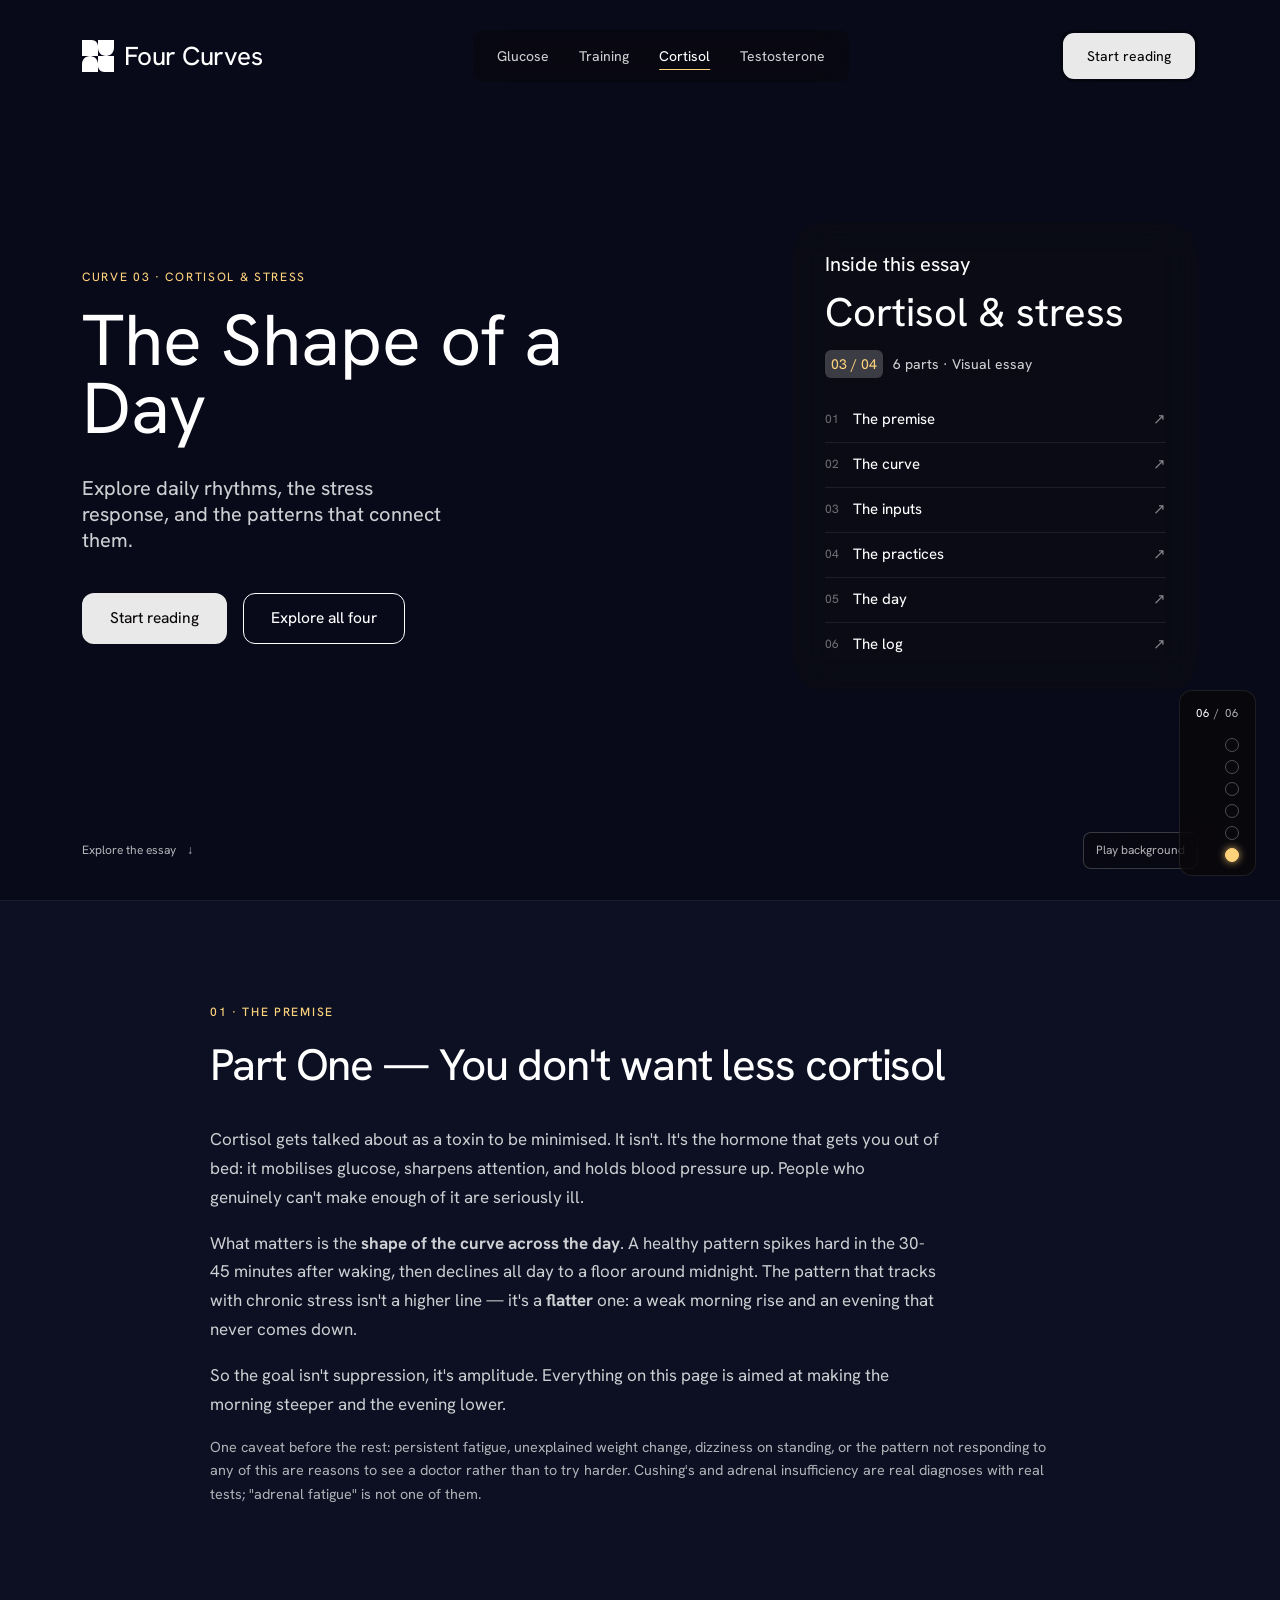
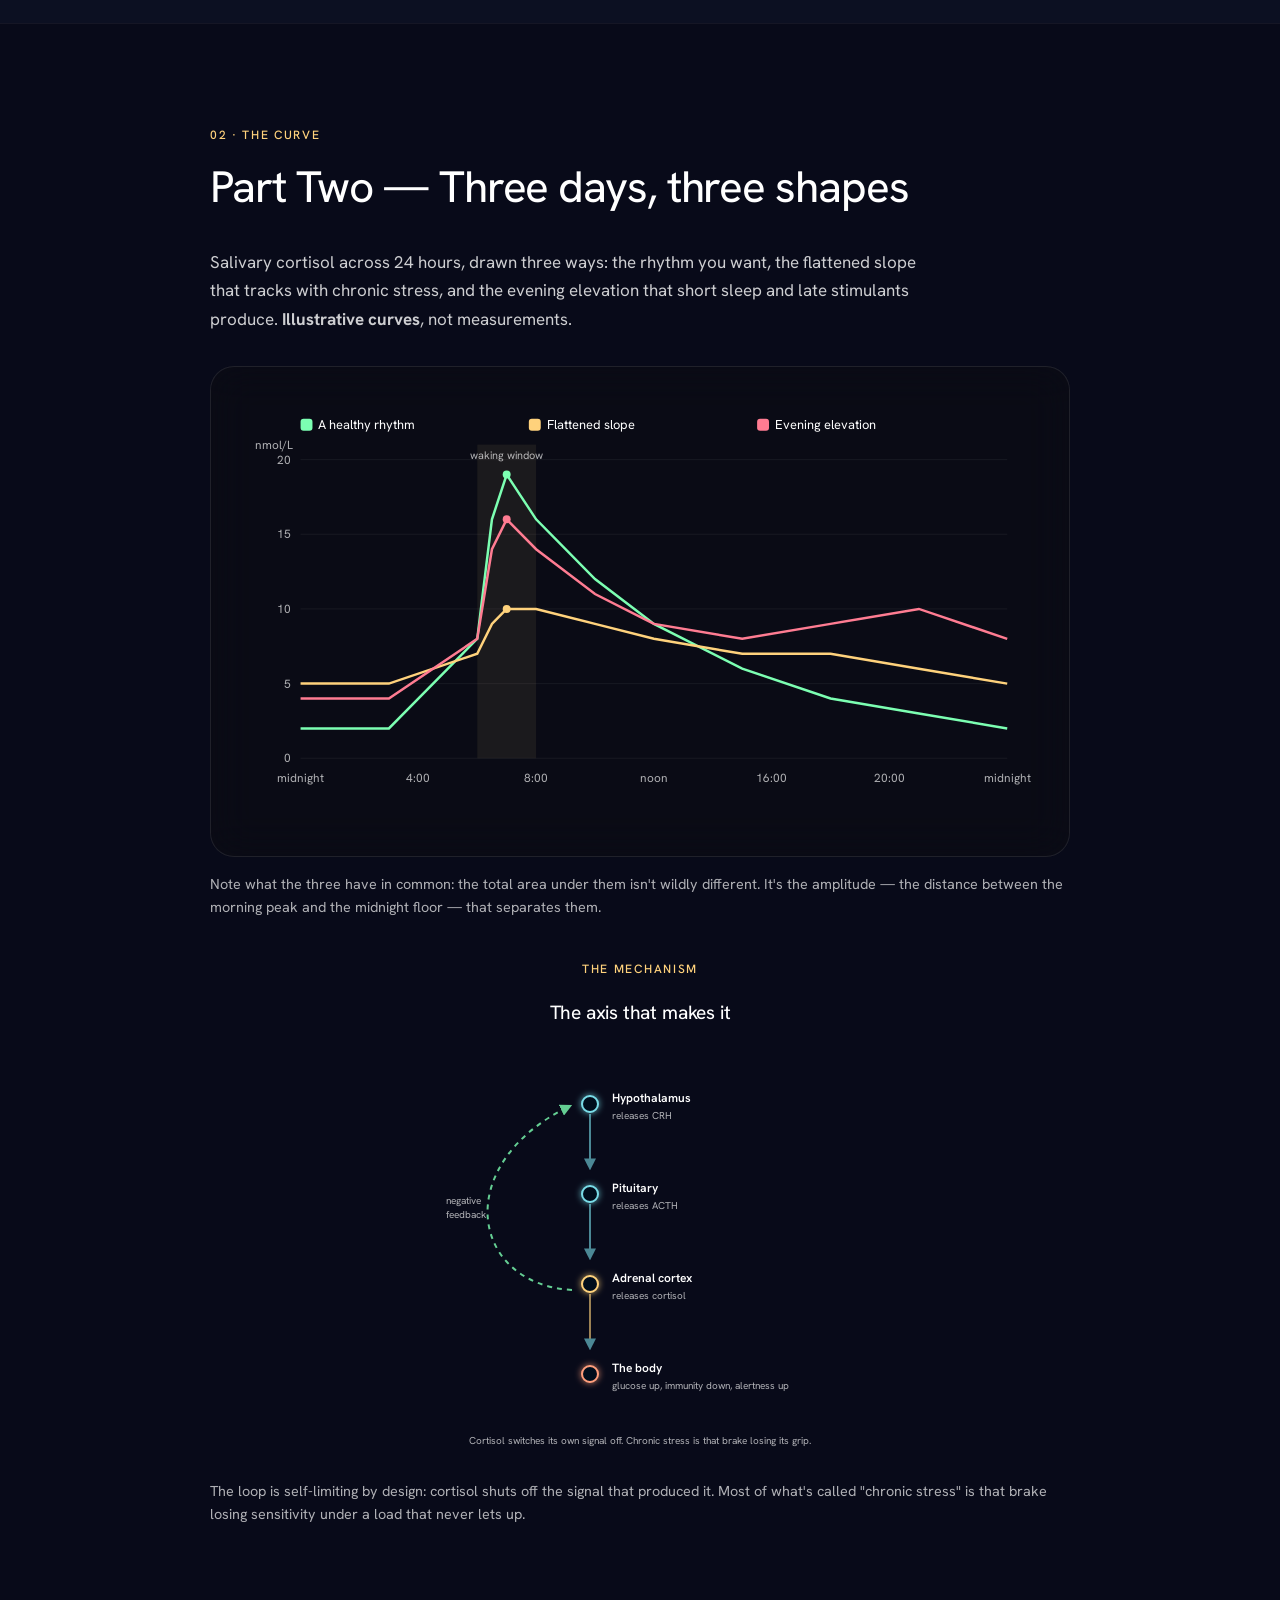
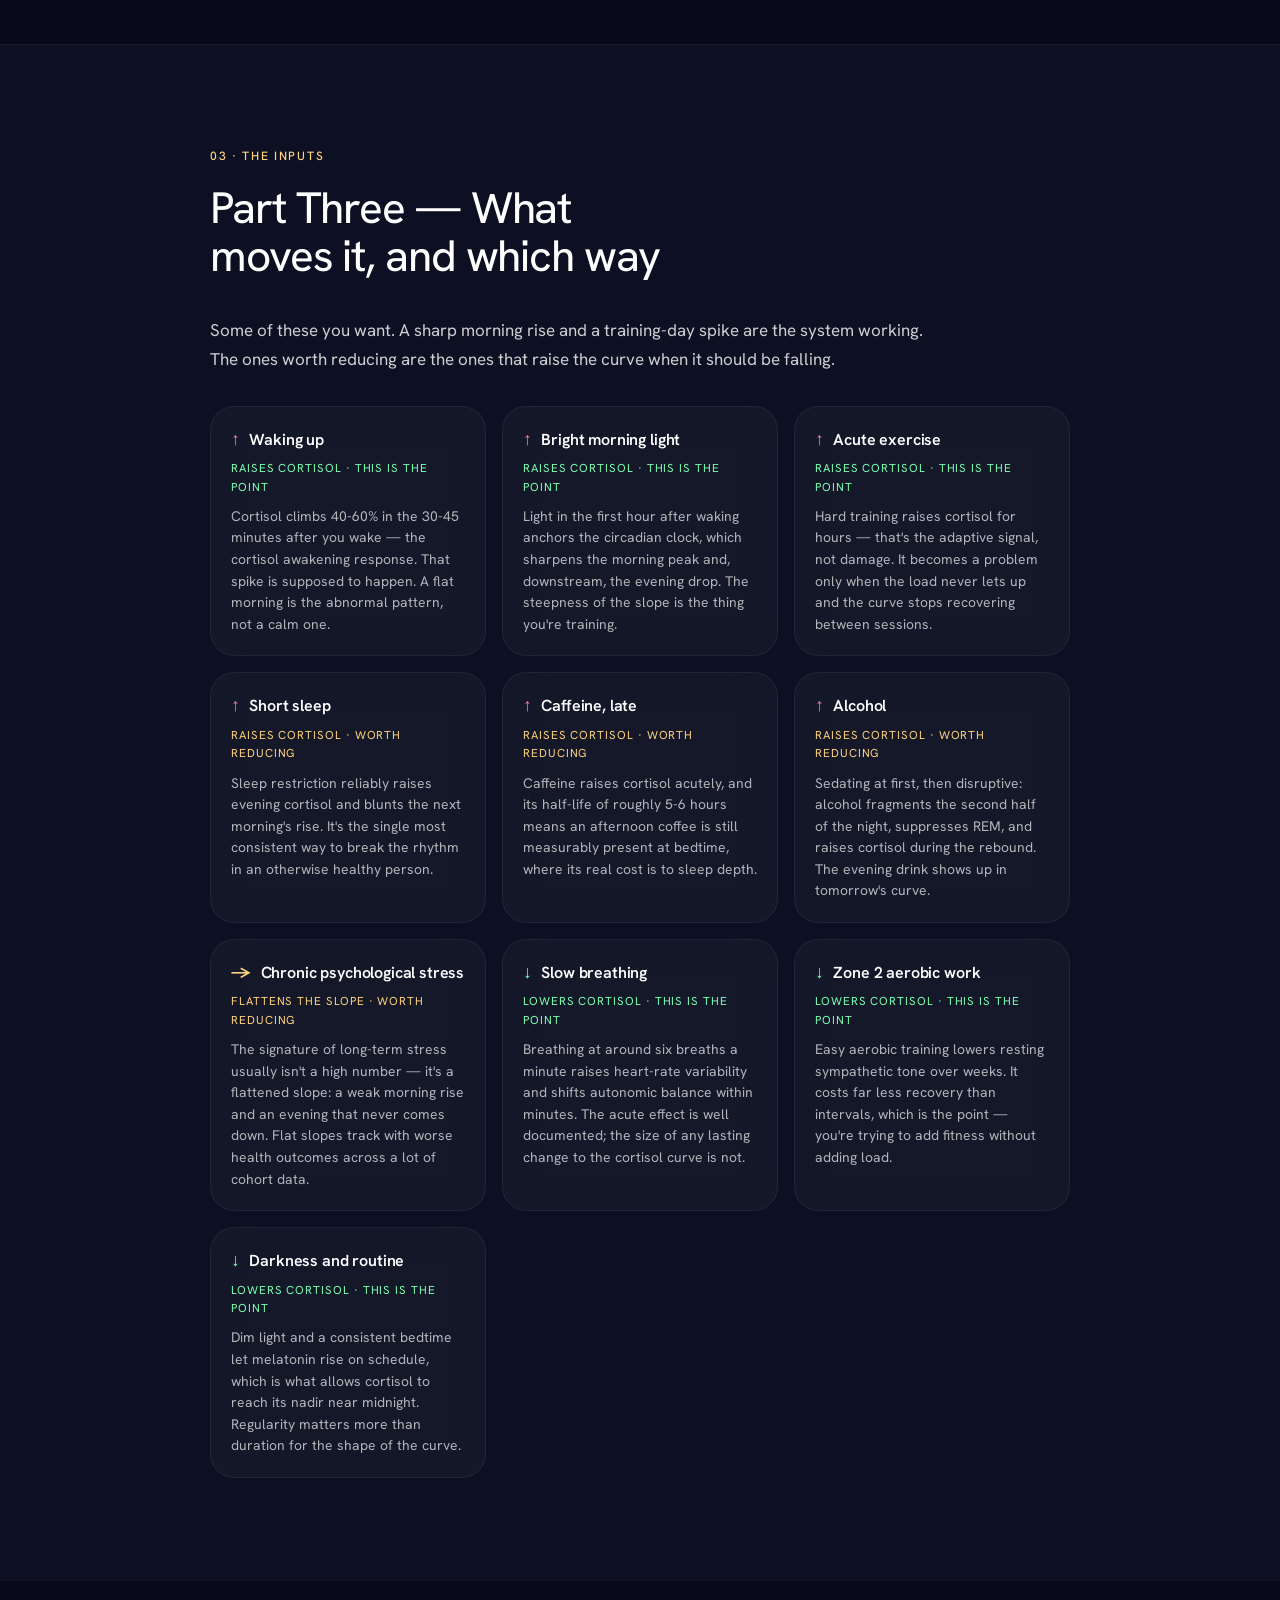
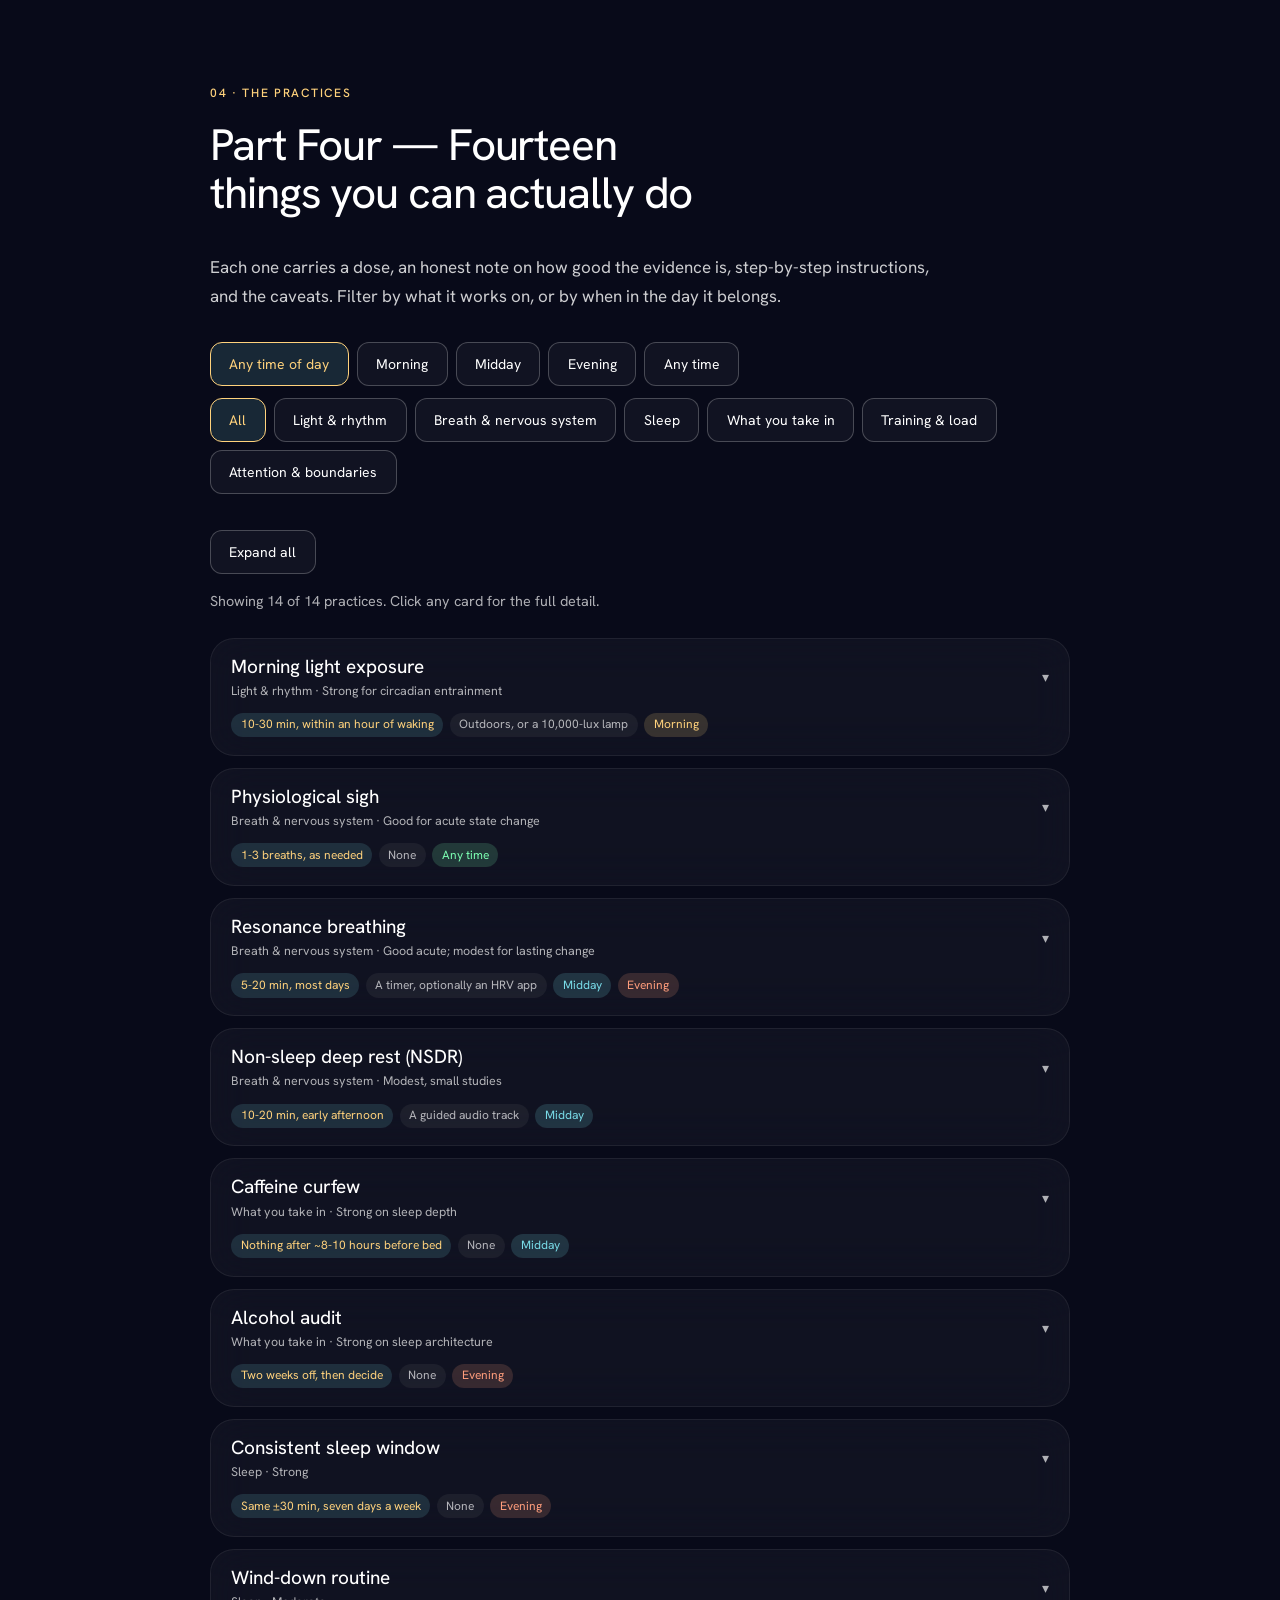
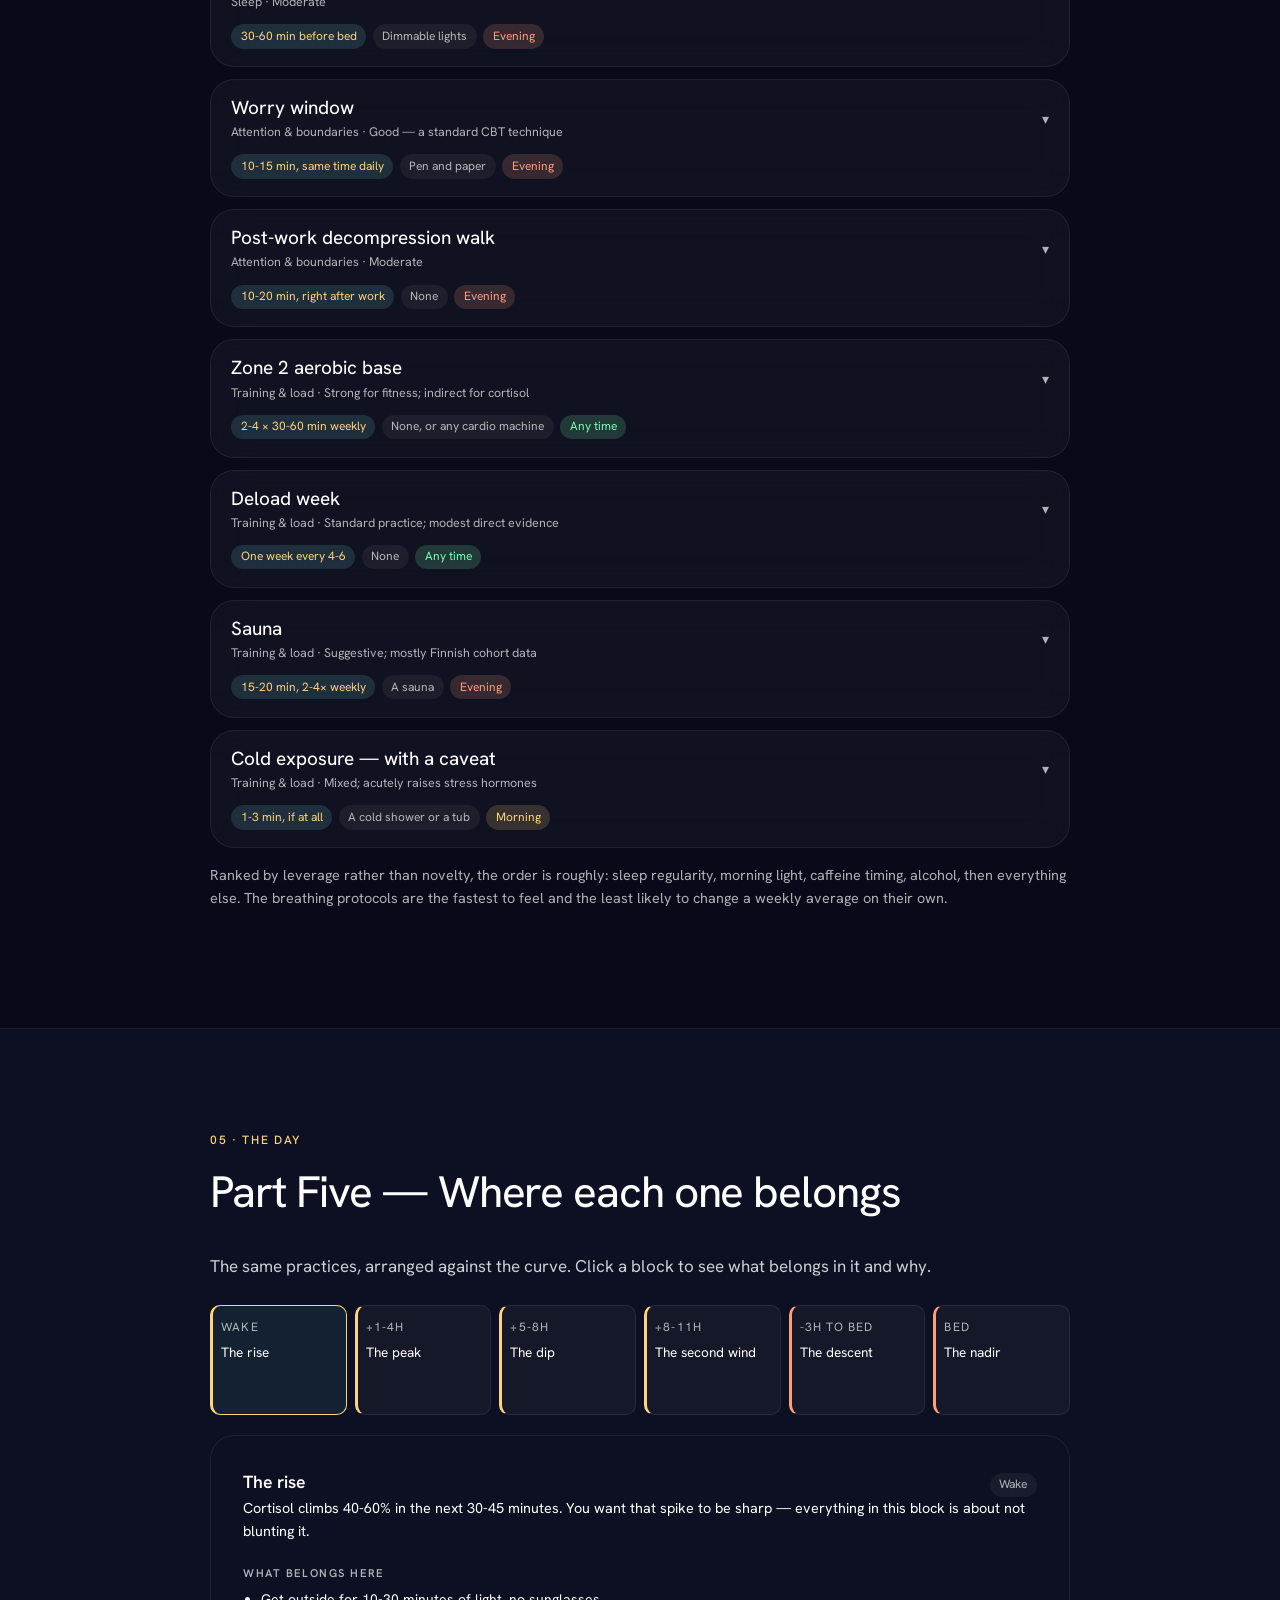
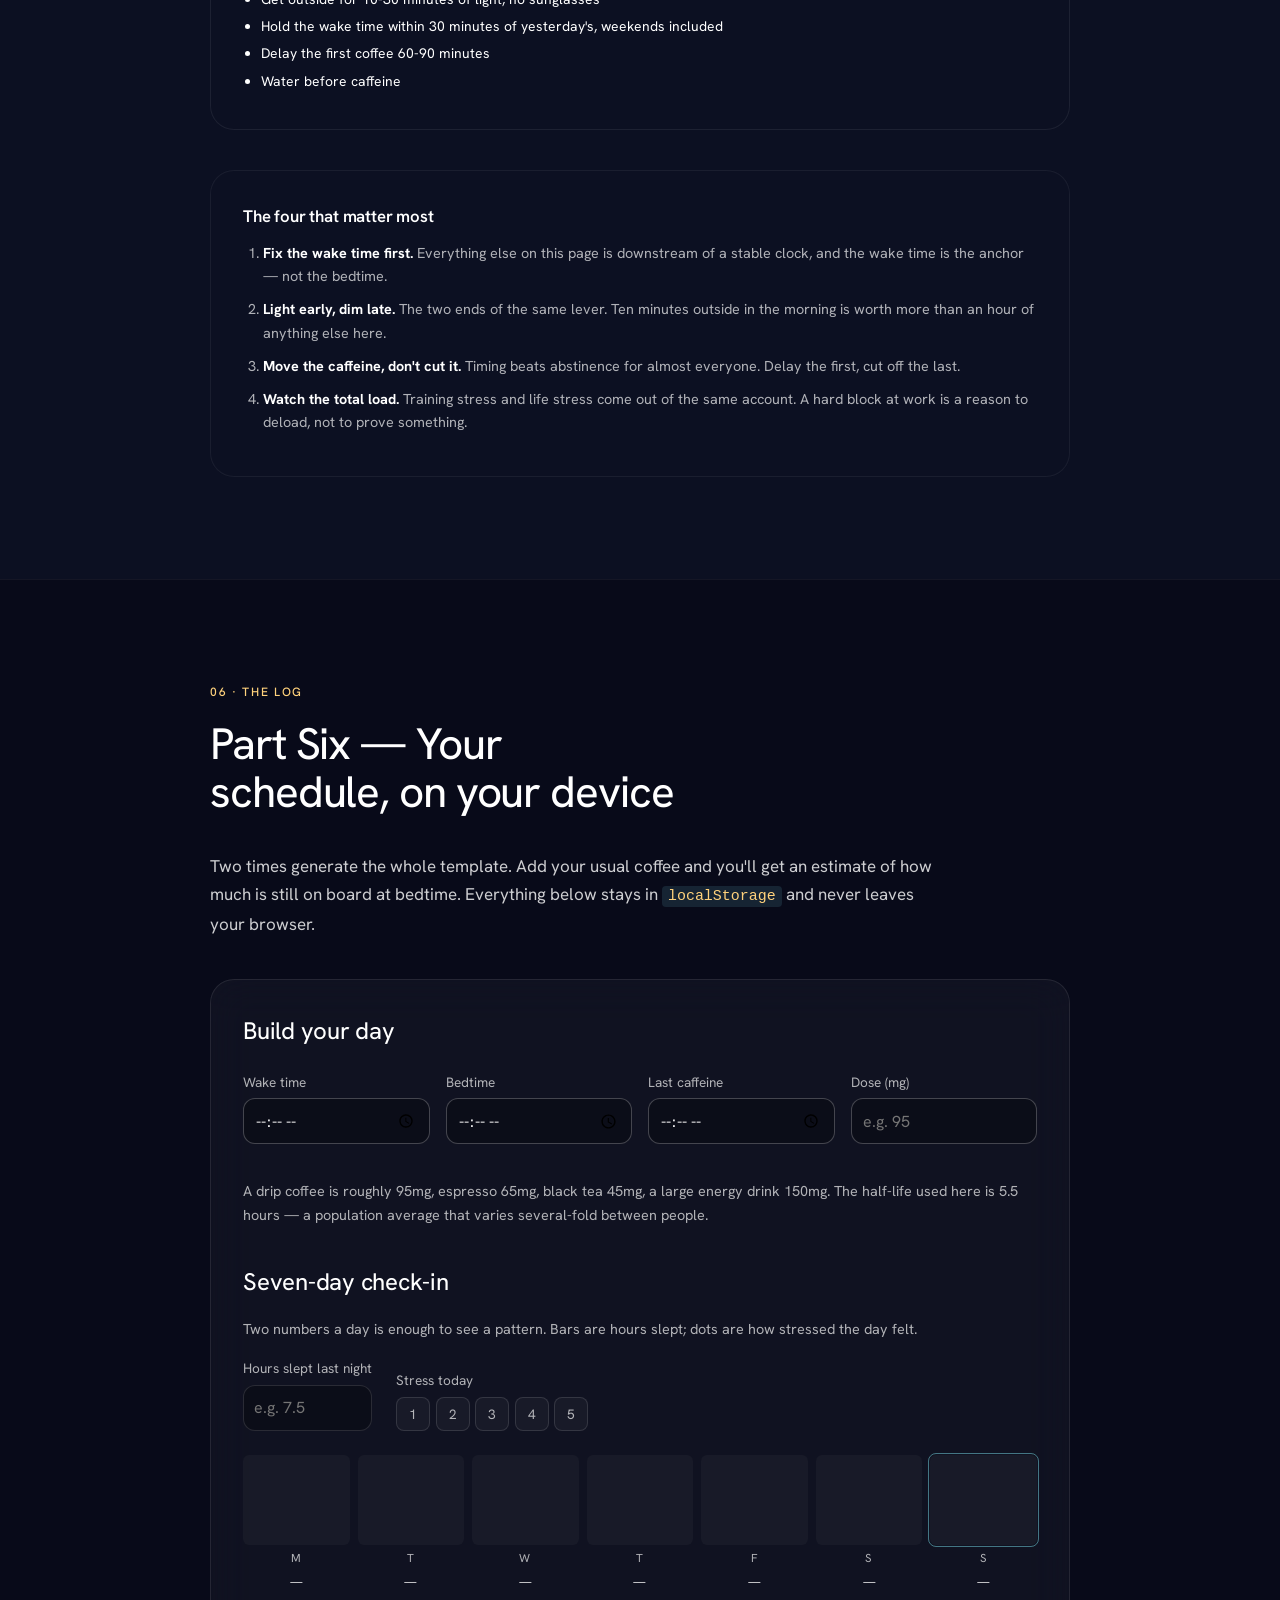
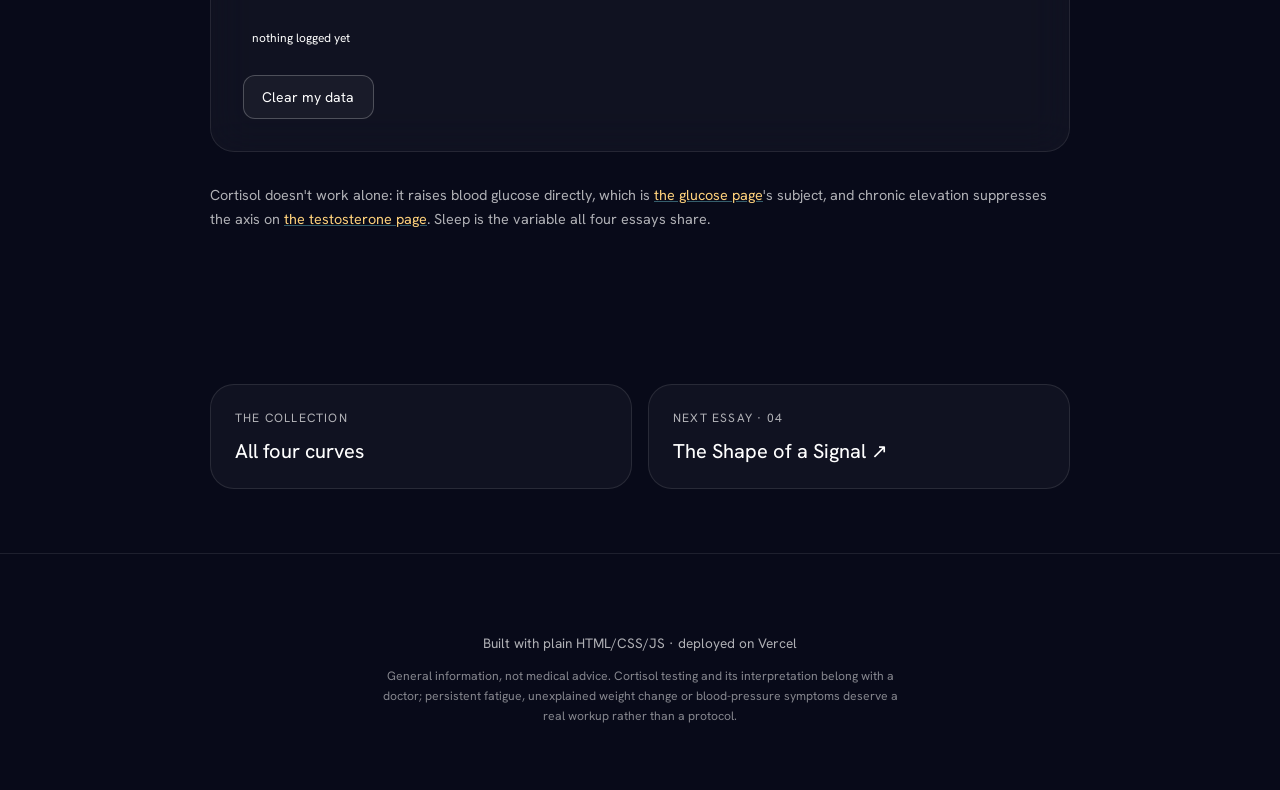
==== commit 6352cfe7: "Apply shared Apogee design to cortisol essay" ====
--- a/cortisol.html
+++ b/cortisol.html
@@ -10,52 +10,86 @@
   <meta property="og:title" content="The Shape of a Day" />
   <meta property="og:description" content="You don't want less cortisol — you want more amplitude. The diurnal rhythm, what flattens it, and fourteen practices that widen it." />
   <meta name="twitter:card" content="summary_large_image" />
-  <meta name="theme-color" content="#0a0a0f" />
+  <meta name="theme-color" content="#080A19" />
   <link rel="preconnect" href="https://fonts.googleapis.com" />
   <link rel="preconnect" href="https://fonts.gstatic.com" crossorigin />
-  <script>
-    /* Blocking on purpose: the first frame must be composed, not a flash of
-       the finished hero. Runs before the stylesheet. */
-    (function(){try{
-      if(!window.matchMedia||!matchMedia('(prefers-reduced-motion: reduce)').matches){
-        document.documentElement.classList.add('anim');
-      }
-    }catch(e){}})();
-  </script>
   <link href="https://fonts.googleapis.com/css2?family=Prata&family=Hanken+Grotesk:wght@400;500;600;700&family=Poppins:wght@500;600&display=swap" rel="stylesheet" />
   <link rel="stylesheet" href="style.css" />
   <link rel="stylesheet" href="components.css" />
+  <link href="https://db.onlinewebfonts.com/c/13ab13418f633c1b0516fed6e30bedbc?family=Suisse+Int%27l" rel="stylesheet">
+  <link rel="stylesheet" href="landing.css" />
 </head>
-<body data-essay="cortisol">
-
-  <nav class="site-nav" aria-label="Essays">
-    <a class="site-nav-brand" href="index.html">four<i>curves</i></a>
-    <div class="site-nav-links">
-      <a href="glucose.html">Glucose</a>
-      <a href="training.html">Training</a>
-      <a href="cortisol.html" aria-current="page">Cortisol</a>
-      <a href="testosterone.html">Testosterone</a>
-    </div>
-  </nav>
-
-  <!-- HERO -->
-  <section class="hero">
-    <canvas id="hero-canvas" class="hero-canvas" aria-hidden="true"></canvas>
-    <div class="hero-copy">
-      <p class="h-eyebrow"><span class="ent-mask"><span class="ent-line">CURVE 03</span></span></p>
-      <h1 class="h-title"><span class="ent-mask"><span class="ent-line">The Shape of a Day</span></span></h1>
-      <div class="h-rule"><span></span></div>
-      <p class="h-lede">Cortisol isn&rsquo;t the villain. The rhythm is the thing &mdash; a steep climb at dawn, a long slide to almost nothing by midnight.</p>
-      <div class="h-cta">
-        <a class="orb orb-l" style="--orb: #ff9e7c" href="training.html" aria-label="Read Training"></a>
-        <a class="pill" href="#part-1">START READING</a>
-        <a class="orb orb-r" style="--orb: #7cffb2" href="testosterone.html" aria-label="Read Testosterone"></a>
-        <span class="orb-label label-l">TRAINING</span>
-        <span class="orb-label label-r">TESTOSTERONE</span>
-      </div>
-    </div>
-    <div class="scroll-cue">scroll</div>
-  </section>
+<body class="fc-essay" data-essay="cortisol">
+
+  <a class="fc-skip" href="#main-content">Skip to content</a>
+  <header class="fc-hero">
+    <video class="fc-video" autoplay loop muted playsinline aria-hidden="true" tabindex="-1"
+      src="https://d8j0ntlcm91z4.cloudfront.net/user_38xzZboKViGWJOttwIXH07lWA1P/hf_20260813_092641_de52eb87-daf2-41db-92cb-7a56eae012a5.mp4"></video>
+    <div class="fc-layer">
+      <nav class="fc-nav fc-container" aria-label="Main navigation">
+        <a class="fc-brand fc-enter fc-down" href="index.html" aria-label="Four Curves home">
+          <svg width="32" height="32" viewBox="0 0 256 256" fill="none" aria-hidden="true"><path fill="currentColor" d="M 256 256 L 178 256 C 150.386 256 128 233.614 128 206 L 128 256 L 0 256 L 0 192 C 0 156.654 28.654 128 64 128 C 99.346 128 128 156.654 128 192 L 128 128 L 256 128 Z M 78 0 C 105.614 0 128 22.386 128 50 L 128 0 L 256 0 L 256 64 C 256 99.346 227.346 128 192 128 C 156.654 128 128 99.346 128 64 L 128 128 L 0 128 L 0 0 Z"/></svg>
+          <span>Four Curves</span>
+        </a>
+        <div class="fc-nav-links fc-enter fc-down" style="--delay:100ms">
+          <a href="glucose.html">Glucose</a><a href="training.html">Training</a><a href="cortisol.html" aria-current="page">Cortisol</a><a href="testosterone.html">Testosterone</a>
+        </div>
+        <div class="fc-nav-action fc-enter fc-down" style="--delay:200ms">
+          <a class="fc-nav-cta" href="#part-1">Start reading</a>
+        </div>
+        <button class="fc-toggle fc-enter fc-down" style="--delay:100ms" type="button" aria-label="Toggle menu" aria-expanded="false" aria-controls="fc-menu" hidden>
+          <svg class="fc-menu-icon" viewBox="0 0 24 24" fill="none" stroke="currentColor" stroke-width="2" stroke-linecap="round" aria-hidden="true"><path d="M4 6h16M4 12h16M4 18h16"/></svg>
+          <svg class="fc-close-icon" viewBox="0 0 24 24" fill="none" stroke="currentColor" stroke-width="2" stroke-linecap="round" aria-hidden="true"><path d="M18 6 6 18M6 6l12 12"/></svg>
+        </button>
+      </nav>
+      <div class="fc-content">
+        <div class="fc-container fc-row">
+          <div class="fc-copy">
+            <p class="fc-essay-kicker fc-enter fc-up" style="--delay:200ms">CURVE 03 · Cortisol &amp; stress</p>
+            <h1 class="fc-enter fc-up" style="--delay:300ms" id="main-content" tabindex="-1">The Shape of a Day</h1>
+            <p class="fc-subhead fc-enter fc-up" style="--delay:500ms">Explore daily rhythms, the stress response, and the patterns that connect them.</p>
+            <div class="fc-ctas fc-enter fc-up" style="--delay:700ms">
+              <a class="fc-button fc-primary" href="#part-1">Start reading</a>
+              <a class="fc-button fc-secondary" href="index.html#part-1">Explore all four</a>
+            </div>
+          </div>
+          <nav class="fc-card fc-contents fc-enter fc-scale" style="--delay:900ms" aria-label="Essay contents">
+            <p class="fc-card-label">Inside this essay</p>
+            <p class="fc-card-title">Cortisol &amp; stress</p>
+            <div class="fc-card-meta"><span class="fc-badge">03 / 04</span><span>6 parts · Visual essay</span></div>
+            <ol class="fc-contents-list">
+              <li><a href="#part-1"><span class="fc-part-number">01</span><span>The premise</span><span class="fc-part-arrow" aria-hidden="true">↗</span></a></li>
+              <li><a href="#part-2"><span class="fc-part-number">02</span><span>The curve</span><span class="fc-part-arrow" aria-hidden="true">↗</span></a></li>
+              <li><a href="#part-3"><span class="fc-part-number">03</span><span>The inputs</span><span class="fc-part-arrow" aria-hidden="true">↗</span></a></li>
+              <li><a href="#part-4"><span class="fc-part-number">04</span><span>The practices</span><span class="fc-part-arrow" aria-hidden="true">↗</span></a></li>
+              <li><a href="#part-5"><span class="fc-part-number">05</span><span>The day</span><span class="fc-part-arrow" aria-hidden="true">↗</span></a></li>
+              <li><a href="#part-6"><span class="fc-part-number">06</span><span>The log</span><span class="fc-part-arrow" aria-hidden="true">↗</span></a></li>
+            </ol>
+          </nav>
+        </div>
+      </div>
+      <div class="fc-bottom fc-container">
+        <a href="#part-1">Explore the essay <span aria-hidden="true">↓</span></a>
+        <button class="fc-motion" type="button" hidden>Pause background</button>
+      </div>
+    </div>
+    <div class="fc-overlay" id="fc-menu" aria-hidden="true" inert>
+      <div class="fc-backdrop"></div>
+      <nav class="fc-panel" aria-label="Mobile navigation">
+        <div class="fc-panel-links">
+          <a href="glucose.html" style="--link-delay:100ms">Glucose</a>
+          <a href="training.html" style="--link-delay:150ms">Training</a>
+          <a href="cortisol.html" aria-current="page" style="--link-delay:200ms">Cortisol</a>
+          <a href="testosterone.html" style="--link-delay:250ms">Testosterone</a>
+        </div>
+        <div class="fc-divider"></div>
+        <a class="fc-button fc-primary" href="#part-1">Start reading</a>
+        <a class="fc-button fc-secondary" href="index.html#part-1">Explore all four</a>
+      </nav>
+    </div>
+  </header>
+
+  <main>
 
   <!-- 01 -->
   <section class="reveal" id="part-1">
@@ -271,6 +305,13 @@
     </div>
   </section>
 
+  </main>
+
+  <nav class="fc-essay-pagination" aria-label="Continue exploring">
+    <a href="index.html"><span>THE COLLECTION</span><strong>All four curves</strong></a>
+    <a href="testosterone.html"><span>NEXT ESSAY · 04</span><strong>The Shape of a Signal <span aria-hidden="true">↗</span></strong></a>
+  </nav>
+
   <footer>
     <p>Built with plain HTML/CSS/JS · deployed on Vercel</p>
     <p class="disclaimer">
@@ -295,6 +336,7 @@
     </div>
   </nav>
 
+  <script src="js/landing.js" defer></script>
   <script type="module" src="js/cortisol/main.js"></script>
 </body>
 </html>
--- a/landing.css
+++ b/landing.css
@@ -0,0 +1,255 @@
+/* Apogee-inspired homepage. Scoped independently from the essay theme. */
+.fc-home { background: #080a19; --bg-alt: #0c1022; }
+.fc-home .reveal { opacity: 1; transform: none; }
+.fc-hero { position: relative; min-height: 100vh; min-height: 100svh; background: #080a19; color: white; font-family: 'Suisse Intl', 'Hanken Grotesk', -apple-system, BlinkMacSystemFont, sans-serif; isolation: isolate; }
+.fc-hero p, .fc-hero h1 { margin: 0; }
+.fc-hero a { text-decoration: none; color: inherit; }
+.fc-hero button { font: inherit; cursor: pointer; }
+.fc-hero [hidden] { display: none !important; }
+.fc-hero a:focus-visible, .fc-hero button:focus-visible, .fc-skip:focus-visible { outline: 3px solid #79dce8; outline-offset: 5px; }
+.fc-skip { position: fixed; left: 20px; top: 12px; z-index: 100; padding: 12px 20px; background: white; color: #080a19; transform: translateY(-200%); }
+.fc-skip:focus { transform: translateY(0); }
+.fc-video { position: absolute; inset: 0; width: 100%; height: 100%; object-fit: cover; z-index: -1; }
+.fc-layer { min-height: 100vh; min-height: 100svh; display: flex; flex-direction: column; }
+.fc-container { width: 100%; max-width: 1800px; margin: 0 auto; padding-left: 20px; padding-right: 20px; }
+.fc-nav { position: relative; z-index: 50; display: flex; align-items: center; justify-content: space-between; gap: 16px; padding-top: 20px; flex-wrap: wrap; }
+.fc-brand { display: inline-flex; align-items: center; gap: 10px; flex-shrink: 0; font-size: 22px; font-weight: 450; line-height: 1; letter-spacing: -.02em; }
+.fc-brand svg { width: 28px; height: 28px; }
+.fc-nav-links { display: flex; flex-wrap: wrap; gap: 12px 20px; width: 100%; }
+.fc-nav-links a { font-size: 14px; font-weight: 450; line-height: 1; color: rgba(255,255,255,.8); transition: color .2s; }
+.fc-nav-links a:hover { color: white; }
+.fc-nav-action { display: none; }
+.fc-menu-ready .fc-nav-links { display: none; }
+.fc-toggle { position: relative; width: 44px; height: 44px; border: 0; border-radius: 11px; background: rgba(10,7,7,.35); backdrop-filter: blur(17px); color: white; }
+.fc-toggle svg { position: absolute; width: 20px; height: 20px; top: 12px; left: 12px; transition: opacity .3s ease-out, transform .3s ease-out; }
+.fc-close-icon { opacity: 0; transform: rotate(-90deg) scale(.75); }
+.fc-toggle[aria-expanded="true"] .fc-menu-icon { opacity: 0; transform: rotate(90deg) scale(.75); }
+.fc-toggle[aria-expanded="true"] .fc-close-icon { opacity: 1; transform: rotate(0) scale(1); }
+.fc-content { flex: 1; display: flex; align-items: center; padding: 32px 0; }
+.fc-row { display: flex; flex-direction: column; gap: 40px; }
+.fc-copy { max-width: 593px; min-width: 0; }
+.fc-copy h1 { margin-bottom: 20px; font-family: inherit; font-size: 36px; font-weight: 400; line-height: .95; letter-spacing: 0; }
+.fc-copy .fc-subhead { max-width: 370px; margin-bottom: 28px; color: rgba(255,255,255,.8); font-size: 16px; font-weight: 450; line-height: 1.3; }
+.fc-ctas { display: flex; flex-wrap: wrap; gap: 12px; }
+.fc-button { display: inline-flex; justify-content: center; align-items: center; min-height: 46px; padding: 12px 20px; border-radius: 12px; font-size: 14px; font-weight: 450; line-height: 15.5px; text-align: center; transition: opacity .2s; }
+.fc-hero .fc-primary { background: #e9e9e9; color: #0a0707; border: 1px solid transparent; }
+.fc-primary:hover { opacity: .9; }
+.fc-secondary { border: 1px solid white; }
+.fc-secondary:hover { opacity: .8; }
+.fc-card { display: block; width: 100%; max-width: 405px; margin: 0 auto; padding: 20px; border-radius: 24px; background: rgba(17,16,15,.35); backdrop-filter: blur(20px); }
+.fc-card:hover { background: rgba(17,16,15,.48); }
+.fc-card .fc-card-label { font-size: 16px; line-height: 20px; font-weight: 450; margin-bottom: 12px; }
+.fc-card .fc-card-title { font-size: 34px; font-weight: 450; line-height: 1; margin-bottom: 16px; }
+.fc-card-title span { color: rgba(255,255,255,.6); }
+.fc-card-meta { display: flex; flex-wrap: wrap; align-items: center; gap: 10px; margin-bottom: 24px; font-size: 14px; font-weight: 450; line-height: 14px; color: rgba(255,255,255,.8); }
+.fc-badge { padding: 7px 6px; border-radius: 6px; background: rgba(255,255,255,.2); color: white; }
+.fc-chart { position: relative; }
+.fc-bars { height: 80px; display: flex; align-items: flex-end; gap: 1.5px; }
+.fc-bars span { flex: 1; height: var(--height); background: var(--bar, white); border-radius: .5px; transform-origin: bottom; }
+.fc-gridlines { position: absolute; inset: 0; display: flex; pointer-events: none; }
+.fc-gridlines i { width: 20%; border-right: 1px solid rgba(255,255,255,.1); }
+.fc-axis { display: flex; justify-content: space-between; margin-top: 12px; font-size: 12px; line-height: 1; color: rgba(255,255,255,.8); }
+.fc-axis span:last-child { opacity: .5; }
+.fc-card .fc-chart-note { margin-top: 16px; font-size: 12px; line-height: 1.3; color: rgba(255,255,255,.55); }
+.fc-bottom { display: flex; flex-wrap: wrap; align-items: center; justify-content: space-between; gap: 12px; padding-bottom: 20px; font-size: 12px; color: rgba(255,255,255,.7); }
+.fc-bottom a { padding: 10px 0; }
+.fc-bottom a span { margin-left: 8px; }
+.fc-motion { border: 1px solid rgba(255,255,255,.2); border-radius: 8px; padding: 8px 12px; color: inherit; background: rgba(10,7,7,.35); backdrop-filter: blur(17px); }
+.fc-overlay { position: fixed; inset: 0; z-index: 40; visibility: hidden; transition: visibility .5s; }
+.fc-overlay.is-open { visibility: visible; }
+.fc-backdrop { position: absolute; inset: 0; background: rgba(8,10,25,.9); backdrop-filter: blur(24px); opacity: 0; transition: opacity .5s; }
+.fc-panel { position: absolute; top: 76px; left: 16px; right: 16px; max-height: calc(100dvh - 92px); overflow-y: auto; overscroll-behavior: contain; padding: 24px; border: 1px solid rgba(255,255,255,.06); border-radius: 20px; background: rgba(17,16,15,.6); backdrop-filter: blur(30px); opacity: 0; transform: translateY(-16px) scale(.97); transform-origin: top; transition: opacity .5s, transform .5s cubic-bezier(.32,.72,0,1); }
+.fc-overlay.is-open .fc-backdrop, .fc-overlay.is-open .fc-panel { opacity: 1; }
+.fc-overlay.is-open .fc-panel { transform: none; }
+.fc-panel-links { display: flex; flex-direction: column; gap: 4px; }
+.fc-panel-links a { display: block; padding: 16px; border-radius: 12px; font-size: 18px; font-weight: 450; color: rgba(255,255,255,.9); opacity: 0; transform: translateX(-12px); transition: opacity .3s, transform .3s, background .3s; }
+.fc-panel-links a:hover { background: rgba(255,255,255,.06); }
+.fc-overlay.is-open .fc-panel-links a { opacity: 1; transform: none; transition-delay: var(--link-delay); }
+.fc-divider { height: 1px; background: rgba(255,255,255,.1); margin: 20px 0; }
+.fc-panel > .fc-button { width: 100%; min-height: 50px; font-size: 15px; }
+.fc-panel > .fc-button + .fc-button { margin-top: 12px; }
+@keyframes fc-up { from { opacity: 0; transform: translateY(24px); } to { opacity: 1; transform: none; } }
+@keyframes fc-down { from { opacity: 0; transform: translateY(-16px); } to { opacity: 1; transform: none; } }
+@keyframes fc-scale { from { opacity: 0; transform: scale(.92); } to { opacity: 1; transform: none; } }
+@keyframes fc-grow { from { opacity: 0; transform: scaleY(0); } to { opacity: 1; transform: scaleY(1); } }
+@media (prefers-reduced-motion: no-preference) {
+  .fc-enter { opacity: 0; animation-delay: var(--delay, 0ms); animation-timing-function: cubic-bezier(.16,1,.3,1); animation-fill-mode: forwards; }
+  .fc-up { animation-name: fc-up; animation-duration: .8s; }
+  .fc-down { animation-name: fc-down; animation-duration: .7s; }
+  .fc-scale { animation-name: fc-scale; animation-duration: .9s; }
+  .fc-bars span { opacity: 0; animation: fc-grow .6s cubic-bezier(.16,1,.3,1) var(--delay) forwards; }
+}
+@media (min-width: 640px) {
+  .fc-container { padding-left: 32px; padding-right: 32px; }
+  .fc-nav { padding-top: 30px; }
+  .fc-brand { font-size: 26px; }
+  .fc-brand svg { width: 32px; height: 32px; }
+  .fc-copy h1 { font-size: 52px; margin-bottom: 32px; }
+  .fc-copy .fc-subhead { font-size: 18px; margin-bottom: 40px; }
+  .fc-ctas { gap: 16px; }
+  .fc-button { min-height: 51px; padding-left: 27px; padding-right: 27px; font-size: 15.5px; }
+  .fc-card { border-radius: 33px; padding: 32px 32px 24px; }
+  .fc-card .fc-card-label { font-size: 20px; margin-bottom: 16px; }
+  .fc-card .fc-card-title { font-size: 46px; }
+  .fc-card-meta { margin-bottom: 32px; }
+  .fc-bars { height: 100px; }
+  .fc-panel { top: 86px; left: 24px; right: 24px; padding: 32px; max-height: calc(100dvh - 110px); }
+}
+@media (min-width: 768px) {
+  .fc-container { padding-left: 82px; padding-right: 82px; }
+  .fc-copy h1 { font-size: 64px; }
+  .fc-copy .fc-subhead { font-size: 20px; }
+}
+@media (min-width: 1024px) {
+  .fc-nav { flex-wrap: nowrap; }
+  .fc-nav-links, .fc-menu-ready .fc-nav-links { display: flex; flex-wrap: nowrap; width: auto; height: 52px; padding: 0 24px; align-items: center; gap: 30px; border-radius: 11px; background: rgba(10,7,7,.35); backdrop-filter: blur(17px); }
+  .fc-nav-action { display: flex; align-items: center; height: 52px; padding: 3px; border-radius: 13px; background: rgba(0,0,0,.35); backdrop-filter: blur(17px); }
+  .fc-hero .fc-nav-cta { display: inline-flex; align-items: center; height: 46px; padding: 0 24px; border-radius: 11px; background: #e9e9e9; color: #0a0707; font-size: 14px; font-weight: 450; white-space: nowrap; }
+  .fc-toggle, .fc-overlay { display: none; }
+  .fc-row { flex-direction: row; align-items: center; justify-content: space-between; gap: 48px; }
+  .fc-copy { flex: 1; }
+  .fc-copy h1 { font-size: 72px; }
+  .fc-card { flex: 0 0 405px; margin: 0; }
+  .fc-bottom { padding-bottom: 30px; }
+}
+@media (prefers-reduced-motion: reduce) {
+  .fc-video { display: none; }
+  .fc-hero *, .fc-hero *::before, .fc-hero *::after { animation: none !important; transition: none !important; }
+}
+
+/* Shared Apogee treatment for the collection and all four essays. */
+.fc-home, .fc-essay {
+  --bg: #080a19;
+  --bg-alt: #0c1022;
+  --bg-card: rgba(255,255,255,.035);
+  --muted: rgba(255,255,255,.68);
+  --hair: rgba(255,255,255,.09);
+  --font-body: 'Suisse Intl', 'Hanken Grotesk', -apple-system, BlinkMacSystemFont, sans-serif;
+  --font-serif: var(--font-body);
+  background: var(--bg);
+  font-family: var(--font-body);
+}
+.fc-essay { --accent: var(--essay); }
+.fc-hero .fc-essay-kicker {
+  margin-bottom: 20px;
+  font-size: 12px;
+  font-weight: 450;
+  line-height: 1.4;
+  letter-spacing: .14em;
+  text-transform: uppercase;
+  color: var(--essay);
+}
+.fc-nav-links a[aria-current="page"] {
+  color: white;
+  text-decoration: underline;
+  text-decoration-color: var(--essay);
+  text-underline-offset: 8px;
+}
+.fc-panel-links a[aria-current="page"] {
+  color: var(--essay);
+  background: rgba(255,255,255,.06);
+}
+.fc-contents .fc-card-title { font-size: 32px; line-height: 1.1; }
+.fc-contents .fc-card-meta { margin-bottom: 20px; }
+.fc-contents .fc-badge { color: var(--essay); }
+.fc-contents:hover { background: rgba(17,16,15,.35); }
+.fc-contents-list { list-style: none; margin: 0; padding: 0; }
+.fc-contents-list li + li { border-top: 1px solid rgba(255,255,255,.08); }
+.fc-contents-list a {
+  display: flex;
+  align-items: center;
+  gap: 14px;
+  min-height: 44px;
+  padding: 10px 0;
+  font-size: 15px;
+  font-weight: 450;
+  line-height: 1.3;
+}
+.fc-contents-list a:hover { color: var(--essay); }
+.fc-part-number { color: rgba(255,255,255,.4); font-size: 12px; font-variant-numeric: tabular-nums; }
+.fc-part-arrow { margin-left: auto; color: rgba(255,255,255,.5); }
+:is(.fc-home, .fc-essay) section.reveal {
+  padding: clamp(64px, 8vw, 112px) 20px;
+  opacity: 1;
+  transform: none;
+  border-top: 1px solid rgba(255,255,255,.05);
+  scroll-margin-top: 24px;
+}
+:is(.fc-home, .fc-essay) .section-inner { max-width: 860px; }
+:is(.fc-home, .fc-essay) h2 {
+  max-width: 760px;
+  font-size: clamp(28px, 3.5vw, 44px);
+  font-weight: 450;
+  line-height: 1.08;
+  letter-spacing: -.025em;
+}
+:is(.fc-home, .fc-essay) .section-inner > p:not(.eyebrow):not(.caption) {
+  max-width: 730px;
+  font-size: 17px;
+  line-height: 1.7;
+  color: rgba(255,255,255,.8);
+}
+:is(.fc-home, .fc-essay) .eyebrow { font-size: 12px; font-weight: 500; letter-spacing: .14em; margin-bottom: 18px; }
+:is(.fc-home, .fc-essay) :is(.chart-wrap, .you-panel, .rules-block, .school-card, .exercise-card, .day-detail, .ledger-col, .essay-card, .supp-card, .input-card) {
+  border-radius: 24px;
+  backdrop-filter: blur(20px);
+}
+:is(.fc-home, .fc-essay) :is(.chart-wrap, .you-panel, .rules-block, .day-detail, .ledger-col) { padding: clamp(20px, 3vw, 32px); }
+:is(.fc-home, .fc-essay) .chart-wrap { background: rgba(17,16,15,.35); }
+.fc-essay .you-panel h3 { font-size: 24px; font-weight: 450; }
+.fc-essay :is(.toggle-btn, .filter-chip) { border-radius: 12px; min-height: 44px; font-size: 14px; }
+.fc-essay :is(.labs-form input, .labs-inline input, select) {
+  min-height: 46px;
+  max-width: 100%;
+  border-radius: 12px;
+  background: rgba(0,0,0,.24);
+  font-family: inherit;
+  font-size: 16px;
+}
+.fc-essay :is(input, select):focus-visible { outline: 2px solid var(--essay); outline-offset: 3px; }
+.fc-essay .exercise-name { font-size: 19px; font-weight: 450; }
+.fc-essay :is(.school-head h3, .diagram-block h3) { font-weight: 450; }
+.fc-essay .chapter-nav {
+  top: auto;
+  bottom: 24px;
+  right: 24px;
+  border-radius: 13px;
+  background: rgba(10,7,7,.65);
+  backdrop-filter: blur(17px);
+}
+.fc-essay .chapter-dot { width: 14px; height: 14px; }
+.fc-essay-pagination {
+  max-width: 924px;
+  margin: 0 auto;
+  padding: 36px 32px 64px;
+  display: grid;
+  grid-template-columns: repeat(2, minmax(0, 1fr));
+  gap: 16px;
+}
+.fc-essay-pagination > a {
+  display: flex;
+  flex-direction: column;
+  gap: 10px;
+  padding: 24px;
+  border: 1px solid rgba(255,255,255,.1);
+  border-radius: 24px;
+  background: rgba(255,255,255,.035);
+  color: white;
+  text-decoration: none;
+}
+.fc-essay-pagination > a:hover { border-color: var(--essay); }
+.fc-essay-pagination > a > span { color: var(--muted); font-size: 12px; letter-spacing: .1em; }
+.fc-essay-pagination strong { font-size: 20px; font-weight: 450; line-height: 1.3; }
+:is(.fc-home, .fc-essay) footer { background: #080a19; }
+@media (max-width: 639px) {
+  .fc-essay-pagination { grid-template-columns: 1fr; padding: 24px 20px 48px; }
+  .fc-essay :is(.schools-grid, .ledger, .supp-grid, .inputs-grid) { grid-template-columns: minmax(0, 1fr); }
+  .fc-essay .labs-form { grid-template-columns: minmax(0, 1fr); }
+}
+@media (min-width: 640px) {
+  .fc-contents .fc-card-title { font-size: 40px; }
+  :is(.fc-home, .fc-essay) section.reveal { padding-left: 32px; padding-right: 32px; }
+}
+@media (prefers-reduced-motion: reduce) {
+  :is(.fc-home, .fc-essay) section.reveal { transition: none; }
+}
